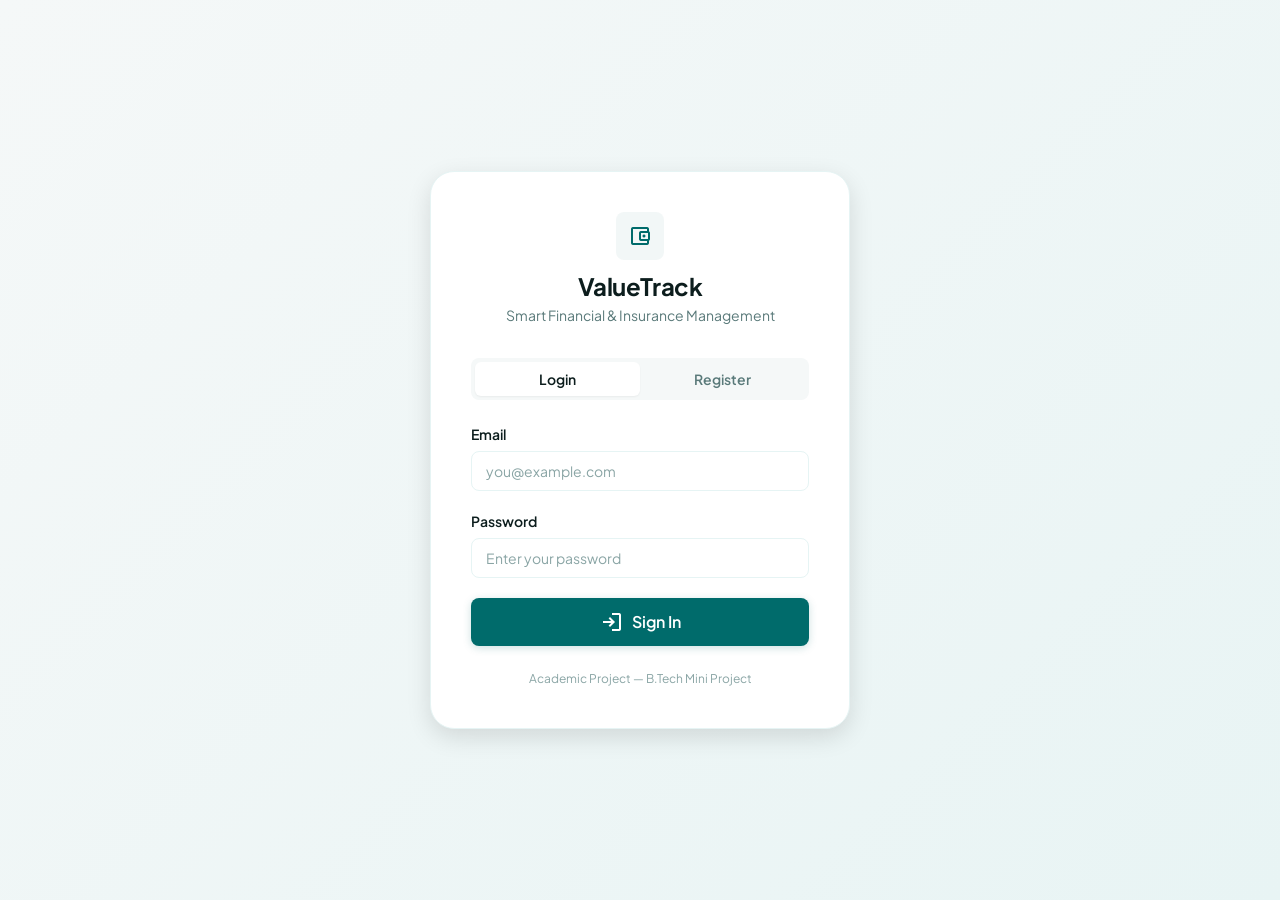
==== frontend/index.html @ 3058aa9e "add login page" ====
<!DOCTYPE html>
<html lang="en">
<head>
    <meta charset="UTF-8">
    <meta name="viewport" content="width=device-width, initial-scale=1.0">
    <title>ValueTrack — Login</title>
    <meta name="description" content="ValueTrack Smart Financial & Insurance Management System. Login or register to manage your finances.">
    <link rel="stylesheet" href="css/styles.css">
</head>
<body>
    <div class="auth-container">
        <div class="auth-card">
            <!-- Brand -->
            <div class="auth-brand">
                <div class="brand-icon">
                    <span class="material-symbols-outlined">account_balance_wallet</span>
                </div>
                <h1>ValueTrack</h1>
                <p>Smart Financial & Insurance Management</p>
            </div>

            <!-- Tabs -->
            <div class="auth-tabs">
                <button class="auth-tab active" data-target="loginSection">Login</button>
                <button class="auth-tab" data-target="registerSection">Register</button>
            </div>

            <!-- Login Form -->
            <div id="loginSection" class="auth-form active">
                <div id="loginAlert"></div>
                <form id="loginForm">
                    <div class="form-group">
                        <label class="form-label" for="loginEmail">Email</label>
                        <input class="form-input" type="email" id="loginEmail"
                               placeholder="you@example.com" required>
                    </div>
                    <div class="form-group">
                        <label class="form-label" for="loginPassword">Password</label>
                        <input class="form-input" type="password" id="loginPassword"
                               placeholder="Enter your password" required>
                    </div>
                    <button type="submit" class="btn btn-primary btn-full btn-lg">
                        <span class="material-symbols-outlined">login</span>
                        Sign In
                    </button>
                </form>
            </div>

            <!-- Register Form -->
            <div id="registerSection" class="auth-form">
                <div id="registerAlert"></div>
                <form id="registerForm">
                    <div class="form-group">
                        <label class="form-label" for="registerName">Full Name</label>
                        <input class="form-input" type="text" id="registerName"
                               placeholder="Alice Johnson" required>
                    </div>
                    <div class="form-group">
                        <label class="form-label" for="registerEmail">Email</label>
                        <input class="form-input" type="email" id="registerEmail"
                               placeholder="you@example.com" required>
                    </div>
                    <div class="form-group">
                        <label class="form-label" for="registerPassword">Password</label>
                        <input class="form-input" type="password" id="registerPassword"
                               placeholder="Min 6 characters" required minlength="6">
                    </div>
                    <div class="form-group">
                        <label class="form-label" for="registerConfirm">Confirm Password</label>
                        <input class="form-input" type="password" id="registerConfirm"
                               placeholder="Re-enter password" required>
                    </div>
                    <button type="submit" class="btn btn-primary btn-full btn-lg">
                        <span class="material-symbols-outlined">person_add</span>
                        Create Account
                    </button>
                </form>
            </div>

            <p style="text-align:center; margin-top:1.5rem; font-size:0.75rem; color:var(--color-text-muted);">
                Academic Project — B.Tech Mini Project
            </p>
        </div>
    </div>

    <script src="js/api.js"></script>
    <script src="js/auth.js"></script>
</body>
</html>
---- frontend/css/styles.css ----
/* ============================================================
   ValueTrack — Design System & Styles
   Banking theme with teal accents, Plus Jakarta Sans
   Pure Vanilla CSS — No frameworks
   ============================================================ */

/* ---- Google Fonts ---- */
@import url('https://fonts.googleapis.com/css2?family=Plus+Jakarta+Sans:wght@400;500;600;700&display=swap');
@import url('https://fonts.googleapis.com/css2?family=Material+Symbols+Outlined:wght,FILL@100..700,0..1&display=swap');

/* ---- CSS Custom Properties (Design Tokens) ---- */
:root {
    --color-primary: #006b6b;
    --color-primary-light: #45a1a1;
    --color-primary-dark: #004d4d;
    --color-primary-bg: rgba(0, 107, 107, 0.05);
    --color-primary-bg-hover: rgba(0, 107, 107, 0.10);
    --color-primary-shadow: rgba(0, 107, 107, 0.20);

    --color-bg: #f5f8f8;
    --color-surface: #ffffff;
    --color-surface-hover: #f9fcfc;
    --color-text-main: #0c1d1d;
    --color-text-secondary: #5a7a7a;
    --color-text-muted: #8aa5a5;
    --color-border: #e6f4f4;
    --color-border-hover: rgba(0, 107, 107, 0.20);

    --color-success: #078832;
    --color-success-bg: rgba(7, 136, 50, 0.10);
    --color-danger: #e73108;
    --color-danger-bg: rgba(231, 49, 8, 0.10);
    --color-warning: #d4a017;
    --color-warning-bg: rgba(212, 160, 23, 0.10);

    --font-family: 'Plus Jakarta Sans', -apple-system, BlinkMacSystemFont, sans-serif;
    --radius-sm: 0.375rem;
    --radius-md: 0.5rem;
    --radius-lg: 1rem;
    --radius-xl: 1.5rem;
    --radius-full: 9999px;

    --shadow-subtle: 0 1px 2px rgba(0, 0, 0, 0.05);
    --shadow-card: 0 4px 6px -1px rgba(0, 0, 0, 0.02), 0 2px 4px -1px rgba(0, 0, 0, 0.02);
    --shadow-md: 0 4px 12px rgba(0, 0, 0, 0.08);
    --shadow-lg: 0 8px 24px rgba(0, 0, 0, 0.12);

    --transition: 150ms ease;
}

/* ---- Reset & Base ---- */
*, *::before, *::after {
    box-sizing: border-box;
    margin: 0;
    padding: 0;
}

html {
    font-size: 16px;
    -webkit-font-smoothing: antialiased;
    -moz-osx-font-smoothing: grayscale;
}

body {
    font-family: var(--font-family);
    background: var(--color-bg);
    color: var(--color-text-main);
    min-height: 100vh;
    display: flex;
    flex-direction: column;
    line-height: 1.5;
}

a {
    color: var(--color-primary);
    text-decoration: none;
    transition: color var(--transition);
}

a:hover {
    color: var(--color-primary-dark);
}

img { max-width: 100%; }

/* ---- Typography ---- */
h1, h2, h3, h4 {
    font-weight: 700;
    letter-spacing: -0.02em;
    color: var(--color-text-main);
}

h1 { font-size: 1.875rem; line-height: 1.2; }
h2 { font-size: 1.25rem; line-height: 1.3; }
h3 { font-size: 1.125rem; line-height: 1.4; }
h4 { font-size: 1rem; }

.text-secondary { color: var(--color-text-secondary); }
.text-muted { color: var(--color-text-muted); }
.text-success { color: var(--color-success); }
.text-danger { color: var(--color-danger); }
.text-sm { font-size: 0.875rem; }
.text-xs { font-size: 0.75rem; }
.text-right { text-align: right; }
.text-center { text-align: center; }
.font-semibold { font-weight: 600; }
.font-bold { font-weight: 700; }
.font-medium { font-weight: 500; }

/* ---- Layout ---- */
.layout-container {
    width: 100%;
    max-width: 1280px;
    margin: 0 auto;
    padding: 0 1.5rem;
}

.page-content {
    flex: 1;
    padding: 2rem 0;
}

/* Flexbox Utilities */
.flex { display: flex; }
.flex-col { flex-direction: column; }
.items-center { align-items: center; }
.justify-between { justify-content: space-between; }
.gap-2 { gap: 0.5rem; }
.gap-3 { gap: 0.75rem; }
.gap-4 { gap: 1rem; }
.gap-6 { gap: 1.5rem; }
.gap-8 { gap: 2rem; }
.flex-1 { flex: 1; }
.flex-wrap { flex-wrap: wrap; }

/* Grid */
.grid { display: grid; }
.grid-cols-1 { grid-template-columns: 1fr; }
.grid-cols-2 { grid-template-columns: repeat(2, 1fr); }
.grid-cols-3 { grid-template-columns: repeat(3, 1fr); }
.grid-cols-4 { grid-template-columns: repeat(4, 1fr); }

@media (max-width: 1024px) {
    .lg\:grid-cols-4 { grid-template-columns: repeat(2, 1fr); }
    .lg\:grid-cols-3 { grid-template-columns: repeat(2, 1fr); }
}
@media (max-width: 768px) {
    .lg\:grid-cols-4,
    .lg\:grid-cols-3,
    .grid-cols-2 { grid-template-columns: 1fr; }
    h1 { font-size: 1.5rem; }
}

/* Spacing */
.mb-1 { margin-bottom: 0.25rem; }
.mb-2 { margin-bottom: 0.5rem; }
.mb-4 { margin-bottom: 1rem; }
.mb-6 { margin-bottom: 1.5rem; }
.mb-8 { margin-bottom: 2rem; }
.mb-10 { margin-bottom: 2.5rem; }
.mt-1 { margin-top: 0.25rem; }
.mt-2 { margin-top: 0.5rem; }
.mt-4 { margin-top: 1rem; }
.p-4 { padding: 1rem; }
.p-6 { padding: 1.5rem; }
.px-4 { padding-left: 1rem; padding-right: 1rem; }
.px-6 { padding-left: 1.5rem; padding-right: 1.5rem; }
.py-2 { padding-top: 0.5rem; padding-bottom: 0.5rem; }
.py-4 { padding-top: 1rem; padding-bottom: 1rem; }
.w-full { width: 100%; }

/* ---- Header / Navbar ---- */
.header {
    position: sticky;
    top: 0;
    z-index: 50;
    background: rgba(255, 255, 255, 0.85);
    backdrop-filter: blur(12px);
    -webkit-backdrop-filter: blur(12px);
    border-bottom: 1px solid var(--color-border);
}

.header-inner {
    max-width: 1280px;
    margin: 0 auto;
    padding: 1rem 1.5rem;
    display: flex;
    align-items: center;
    justify-content: space-between;
}

.brand {
    display: flex;
    align-items: center;
    gap: 0.75rem;
}

.brand-icon {
    width: 2rem;
    height: 2rem;
    display: flex;
    align-items: center;
    justify-content: center;
    background: var(--color-primary-bg);
    border-radius: var(--radius-md);
    color: var(--color-primary);
}

.brand-name {
    font-size: 1.25rem;
    font-weight: 700;
    color: var(--color-text-main);
    letter-spacing: -0.025em;
}

.nav-links {
    display: flex;
    align-items: center;
    gap: 2rem;
    list-style: none;
}

.nav-links a {
    font-size: 0.875rem;
    font-weight: 500;
    color: var(--color-text-secondary);
    transition: color var(--transition);
    position: relative;
    padding-bottom: 4px;
}

.nav-links a:hover,
.nav-links a.active {
    color: var(--color-text-main);
    font-weight: 600;
}

.nav-links a.active::after {
    content: '';
    position: absolute;
    bottom: -4px;
    left: 0;
    right: 0;
    height: 2px;
    background: var(--color-primary);
    border-radius: 1px;
}

.header-actions {
    display: flex;
    align-items: center;
    gap: 0.75rem;
}

.user-badge {
    display: flex;
    align-items: center;
    gap: 0.5rem;
    padding: 0.375rem 0.75rem;
    background: var(--color-primary-bg);
    border-radius: var(--radius-full);
    font-size: 0.75rem;
    font-weight: 600;
    color: var(--color-primary);
    cursor: pointer;
    transition: background var(--transition);
}

.user-badge:hover {
    background: var(--color-primary-bg-hover);
}

@media (max-width: 768px) {
    .nav-links { display: none; }
    .mobile-menu-btn { display: flex; }
}

/* ---- Card Component ---- */
.card {
    background: var(--color-surface);
    border: 1px solid var(--color-border);
    border-radius: var(--radius-xl);
    padding: 1.5rem;
    box-shadow: var(--shadow-subtle);
    transition: border-color var(--transition), box-shadow var(--transition);
}

.card:hover {
    border-color: var(--color-border-hover);
    box-shadow: var(--shadow-card);
}

.card-flat {
    background: var(--color-surface);
    border: 1px solid var(--color-border);
    border-radius: var(--radius-xl);
    box-shadow: var(--shadow-card);
    overflow: hidden;
}

/* ---- Stat Cards ---- */
.stat-card {
    position: relative;
}

.stat-icon {
    width: 2.5rem;
    height: 2.5rem;
    border-radius: var(--radius-full);
    background: var(--color-primary-bg);
    display: flex;
    align-items: center;
    justify-content: center;
    color: var(--color-primary);
    transition: all var(--transition);
}

.stat-card:hover .stat-icon {
    background: var(--color-primary);
    color: white;
}

.stat-badge {
    display: inline-flex;
    align-items: center;
    gap: 0.25rem;
    padding: 0.25rem 0.5rem;
    border-radius: var(--radius-full);
    font-size: 0.75rem;
    font-weight: 700;
}

.stat-badge.up {
    background: var(--color-success-bg);
    color: var(--color-success);
}

.stat-badge.down {
    background: var(--color-danger-bg);
    color: var(--color-danger);
}

.stat-badge.neutral {
    background: var(--color-primary-bg);
    color: var(--color-primary);
}

.stat-label {
    font-size: 0.875rem;
    font-weight: 500;
    color: var(--color-text-secondary);
    margin-bottom: 0.25rem;
}

.stat-value {
    font-size: 1.5rem;
    font-weight: 700;
    color: var(--color-text-main);
}

.stat-sub {
    font-size: 0.75rem;
    color: var(--color-text-muted);
    margin-top: 0.5rem;
}

/* ---- Buttons ---- */
.btn {
    display: inline-flex;
    align-items: center;
    gap: 0.5rem;
    padding: 0.625rem 1rem;
    border-radius: var(--radius-md);
    font-family: var(--font-family);
    font-size: 0.875rem;
    font-weight: 600;
    cursor: pointer;
    transition: all var(--transition);
    border: none;
    outline: none;
    line-height: 1.4;
}

.btn:disabled {
    opacity: 0.5;
    cursor: not-allowed;
}

.btn-primary {
    background: var(--color-primary);
    color: white;
    box-shadow: 0 2px 8px var(--color-primary-shadow);
}

.btn-primary:hover:not(:disabled) {
    background: var(--color-primary-dark);
    transform: translateY(-1px);
    box-shadow: 0 4px 12px var(--color-primary-shadow);
}

.btn-secondary {
    background: var(--color-surface);
    color: var(--color-text-main);
    border: 1px solid var(--color-border);
    box-shadow: var(--shadow-subtle);
}

.btn-secondary:hover:not(:disabled) {
    background: var(--color-bg);
}

.btn-danger {
    background: var(--color-danger);
    color: white;
}

.btn-danger:hover:not(:disabled) {
    background: #c92a06;
}

.btn-sm {
    padding: 0.375rem 0.75rem;
    font-size: 0.8125rem;
}

.btn-lg {
    padding: 0.75rem 1.5rem;
    font-size: 1rem;
}

.btn-full {
    width: 100%;
    justify-content: center;
}

/* ---- Forms ---- */
.form-group {
    margin-bottom: 1.25rem;
}

.form-label {
    display: block;
    font-size: 0.875rem;
    font-weight: 600;
    color: var(--color-text-main);
    margin-bottom: 0.375rem;
}

.form-input,
.form-select,
.form-textarea {
    width: 100%;
    padding: 0.625rem 0.875rem;
    border: 1px solid var(--color-border);
    border-radius: var(--radius-md);
    font-family: var(--font-family);
    font-size: 0.875rem;
    color: var(--color-text-main);
    background: var(--color-surface);
    transition: border-color var(--transition), box-shadow var(--transition);
    outline: none;
}

.form-input:focus,
.form-select:focus,
.form-textarea:focus {
    border-color: var(--color-primary);
    box-shadow: 0 0 0 3px rgba(0, 107, 107, 0.10);
}

.form-input::placeholder {
    color: var(--color-text-muted);
}

.form-textarea {
    resize: vertical;
    min-height: 80px;
}

.form-help {
    font-size: 0.75rem;
    color: var(--color-text-muted);
    margin-top: 0.25rem;
}

.form-error {
    font-size: 0.75rem;
    color: var(--color-danger);
    margin-top: 0.25rem;
}

.form-row {
    display: grid;
    grid-template-columns: 1fr 1fr;
    gap: 1rem;
}

@media (max-width: 640px) {
    .form-row { grid-template-columns: 1fr; }
}

/* ---- Table ---- */
.table-wrap {
    overflow-x: auto;
}

table {
    width: 100%;
    border-collapse: collapse;
    text-align: left;
}

thead tr {
    border-bottom: 1px solid var(--color-border);
    background: rgba(245, 248, 248, 0.5);
}

th {
    padding: 0.75rem 1.5rem;
    font-size: 0.75rem;
    font-weight: 700;
    color: var(--color-text-secondary);
    text-transform: uppercase;
    letter-spacing: 0.05em;
    white-space: nowrap;
}

td {
    padding: 0.875rem 1.5rem;
    font-size: 0.875rem;
    color: var(--color-text-main);
    border-bottom: 1px solid var(--color-border);
}

tbody tr {
    transition: background var(--transition);
}

tbody tr:hover {
    background: rgba(245, 248, 248, 0.5);
}

tbody tr:last-child td {
    border-bottom: none;
}

/* Category icon in table */
.category-icon {
    width: 2rem;
    height: 2rem;
    border-radius: var(--radius-full);
    display: inline-flex;
    align-items: center;
    justify-content: center;
    font-size: 1rem;
    flex-shrink: 0;
}

.category-icon.food { background: #fff3e0; color: #e65100; }
.category-icon.transport { background: #e3f2fd; color: #1565c0; }
.category-icon.rent { background: #fce4ec; color: #c62828; }
.category-icon.education { background: #f3e5f5; color: #6a1b9a; }
.category-icon.healthcare { background: #e8f5e9; color: #2e7d32; }
.category-icon.shopping { background: #e0f7fa; color: #00838f; }
.category-icon.bill { background: #fff8e1; color: #f57f17; }
.category-icon.default { background: #f5f5f5; color: #616161; }

/* ---- Badge / Tag ---- */
.badge {
    display: inline-flex;
    align-items: center;
    padding: 0.175rem 0.625rem;
    border-radius: var(--radius-full);
    font-size: 0.75rem;
    font-weight: 600;
}

.badge-success { background: var(--color-success-bg); color: var(--color-success); }
.badge-danger { background: var(--color-danger-bg); color: var(--color-danger); }
.badge-primary { background: var(--color-primary-bg); color: var(--color-primary); }
.badge-warning { background: var(--color-warning-bg); color: var(--color-warning); }

/* ---- Alert / Message ---- */
.alert {
    padding: 0.875rem 1rem;
    border-radius: var(--radius-md);
    font-size: 0.8125rem;
    font-weight: 500;
    display: flex;
    align-items: center;
    gap: 0.5rem;
    margin-bottom: 1rem;
}

.alert-success {
    background: var(--color-success-bg);
    color: var(--color-success);
    border: 1px solid rgba(7, 136, 50, 0.15);
}

.alert-danger {
    background: var(--color-danger-bg);
    color: var(--color-danger);
    border: 1px solid rgba(231, 49, 8, 0.15);
}

.alert-info {
    background: var(--color-primary-bg);
    color: var(--color-primary);
    border: 1px solid rgba(0, 107, 107, 0.15);
}

/* ---- Page Header ---- */
.page-header {
    display: flex;
    flex-wrap: wrap;
    align-items: center;
    justify-content: space-between;
    gap: 1rem;
    margin-bottom: 2.5rem;
}

.page-header h1 {
    margin: 0;
}

.page-header p {
    color: var(--color-text-secondary);
    font-size: 0.875rem;
    margin-top: 0.25rem;
}

/* ---- Auth Page (Login/Register) ---- */
.auth-container {
    display: flex;
    align-items: center;
    justify-content: center;
    min-height: 100vh;
    padding: 2rem;
    background: linear-gradient(135deg, var(--color-bg) 0%, #e8f4f4 100%);
}

.auth-card {
    background: var(--color-surface);
    border-radius: var(--radius-xl);
    padding: 2.5rem;
    width: 100%;
    max-width: 420px;
    box-shadow: var(--shadow-lg);
    border: 1px solid var(--color-border);
}

.auth-brand {
    text-align: center;
    margin-bottom: 2rem;
}

.auth-brand .brand-icon {
    width: 3rem;
    height: 3rem;
    margin: 0 auto 0.75rem;
    font-size: 1.5rem;
}

.auth-brand h1 {
    font-size: 1.5rem;
}

.auth-brand p {
    color: var(--color-text-secondary);
    font-size: 0.875rem;
    margin-top: 0.25rem;
}

.auth-tabs {
    display: flex;
    background: var(--color-bg);
    border-radius: var(--radius-md);
    padding: 0.25rem;
    margin-bottom: 1.5rem;
}

.auth-tab {
    flex: 1;
    text-align: center;
    padding: 0.5rem;
    font-size: 0.875rem;
    font-weight: 600;
    color: var(--color-text-secondary);
    border-radius: var(--radius-sm);
    cursor: pointer;
    transition: all var(--transition);
    border: none;
    background: transparent;
    font-family: var(--font-family);
}

.auth-tab.active {
    background: var(--color-surface);
    color: var(--color-text-main);
    box-shadow: var(--shadow-subtle);
}

.auth-form {
    display: none;
}

.auth-form.active {
    display: block;
}

/* ---- Upload Widget ---- */
.upload-zone {
    border: 2px dashed var(--color-border);
    border-radius: var(--radius-lg);
    padding: 2rem;
    text-align: center;
    cursor: pointer;
    transition: all var(--transition);
    background: var(--color-bg);
}

.upload-zone:hover,
.upload-zone.dragover {
    border-color: var(--color-primary);
    background: var(--color-primary-bg);
}

.upload-zone .material-symbols-outlined {
    font-size: 2.5rem;
    color: var(--color-text-muted);
    margin-bottom: 0.5rem;
}

.upload-zone p {
    font-size: 0.875rem;
    color: var(--color-text-secondary);
}

.upload-zone .upload-hint {
    font-size: 0.75rem;
    color: var(--color-text-muted);
    margin-top: 0.25rem;
}

/* ---- Score Bar ---- */
.score-bar-container {
    width: 100%;
    height: 8px;
    background: var(--color-bg);
    border-radius: var(--radius-full);
    overflow: hidden;
}

.score-bar {
    height: 100%;
    background: linear-gradient(90deg, var(--color-primary), var(--color-primary-light));
    border-radius: var(--radius-full);
    transition: width 0.5s ease-out;
}

/* ---- Rank Card ---- */
.rank-card {
    display: flex;
    align-items: center;
    gap: 1rem;
    padding: 1rem 1.25rem;
    border: 1px solid var(--color-border);
    border-radius: var(--radius-lg);
    transition: all var(--transition);
    background: var(--color-surface);
}

.rank-card:hover {
    border-color: var(--color-border-hover);
    box-shadow: var(--shadow-card);
    transform: translateY(-2px);
}

.rank-number {
    width: 2rem;
    height: 2rem;
    border-radius: var(--radius-full);
    background: var(--color-primary);
    color: white;
    display: flex;
    align-items: center;
    justify-content: center;
    font-weight: 700;
    font-size: 0.875rem;
    flex-shrink: 0;
}

.rank-number.gold { background: #d4a017; }
.rank-number.silver { background: #8a8a8a; }
.rank-number.bronze { background: #a0522d; }

.rank-info { flex: 1; }
.rank-info h4 { font-size: 0.9375rem; margin-bottom: 0.125rem; }
.rank-info p { font-size: 0.8125rem; color: var(--color-text-secondary); }

.rank-details {
    text-align: right;
}

.rank-details .score {
    font-size: 1.125rem;
    font-weight: 700;
    color: var(--color-primary);
}

.rank-details .premium {
    font-size: 0.75rem;
    color: var(--color-text-muted);
}

/* ---- Donut Chart (CSS only) ---- */
.chart-donut {
    width: 12rem;
    height: 12rem;
    border-radius: 50%;
    position: relative;
    display: flex;
    align-items: center;
    justify-content: center;
    margin: 0 auto;
}

.chart-donut-center {
    width: 8rem;
    height: 8rem;
    background: var(--color-surface);
    border-radius: 50%;
    display: flex;
    flex-direction: column;
    align-items: center;
    justify-content: center;
    position: absolute;
}

.chart-legend {
    display: flex;
    flex-direction: column;
    gap: 0.75rem;
    margin-top: 1.5rem;
}

.chart-legend-item {
    display: flex;
    align-items: center;
    justify-content: space-between;
}

.chart-legend-dot {
    width: 0.75rem;
    height: 0.75rem;
    border-radius: 50%;
    flex-shrink: 0;
}

/* ---- Pagination ---- */
.pagination {
    display: flex;
    align-items: center;
    justify-content: center;
    gap: 0.5rem;
    margin-top: 1.5rem;
}

.pagination button {
    padding: 0.375rem 0.75rem;
    border: 1px solid var(--color-border);
    border-radius: var(--radius-md);
    background: var(--color-surface);
    color: var(--color-text-secondary);
    font-family: var(--font-family);
    font-size: 0.8125rem;
    font-weight: 500;
    cursor: pointer;
    transition: all var(--transition);
}

.pagination button:hover:not(:disabled),
.pagination button.active {
    background: var(--color-primary);
    color: white;
    border-color: var(--color-primary);
}

.pagination button:disabled {
    opacity: 0.4;
    cursor: not-allowed;
}

/* ---- Promo / CTA Card ---- */
.promo-card {
    background: var(--color-primary);
    border-radius: var(--radius-xl);
    padding: 1.5rem;
    color: white;
    position: relative;
    overflow: hidden;
}

.promo-card::before {
    content: '';
    position: absolute;
    top: -2rem;
    right: -2rem;
    width: 8rem;
    height: 8rem;
    background: rgba(255, 255, 255, 0.10);
    border-radius: 50%;
    filter: blur(20px);
}

.promo-card::after {
    content: '';
    position: absolute;
    bottom: -1.5rem;
    left: -1.5rem;
    width: 6rem;
    height: 6rem;
    background: rgba(69, 161, 161, 0.20);
    border-radius: 50%;
    filter: blur(16px);
}

.promo-card > * { position: relative; z-index: 1; }
.promo-card h3 { font-size: 1.125rem; margin-bottom: 0.5rem; }
.promo-card p { font-size: 0.8125rem; color: rgba(255,255,255,0.80); line-height: 1.5; margin-bottom: 1rem; }

.promo-btn {
    display: block;
    width: 100%;
    padding: 0.625rem;
    background: white;
    color: var(--color-primary);
    border: none;
    border-radius: var(--radius-md);
    font-family: var(--font-family);
    font-size: 0.875rem;
    font-weight: 700;
    cursor: pointer;
    transition: background var(--transition);
    text-align: center;
}

.promo-btn:hover { background: #f0f0f0; }

/* ---- Loading Spinner ---- */
.spinner {
    display: inline-block;
    width: 1.25rem;
    height: 1.25rem;
    border: 2px solid var(--color-border);
    border-top-color: var(--color-primary);
    border-radius: 50%;
    animation: spin 0.6s linear infinite;
}

@keyframes spin {
    to { transform: rotate(360deg); }
}

/* ---- Empty State ---- */
.empty-state {
    text-align: center;
    padding: 3rem 1rem;
    color: var(--color-text-muted);
}

.empty-state .material-symbols-outlined {
    font-size: 3rem;
    margin-bottom: 0.75rem;
}

.empty-state h3 {
    color: var(--color-text-secondary);
    margin-bottom: 0.375rem;
}

.empty-state p {
    font-size: 0.875rem;
}

/* ---- Import Summary ---- */
.import-summary {
    display: grid;
    grid-template-columns: repeat(auto-fit, minmax(140px, 1fr));
    gap: 1rem;
    margin: 1rem 0;
}

.import-stat {
    text-align: center;
    padding: 1rem;
    border-radius: var(--radius-lg);
}

.import-stat.inserted {
    background: var(--color-success-bg);
}

.import-stat.skipped {
    background: var(--color-warning-bg);
}

.import-stat .count {
    font-size: 1.5rem;
    font-weight: 700;
}

.import-stat .label {
    font-size: 0.75rem;
    font-weight: 500;
    color: var(--color-text-secondary);
}

/* ---- Responsive / Mobile ---- */
@media (max-width: 480px) {
    .header-inner { padding: 0.75rem 1rem; }
    .page-content { padding: 1rem 0; }
    .layout-container { padding: 0 1rem; }
    .card { padding: 1rem; }
    .auth-card { padding: 1.5rem; margin: 1rem; }
}

/* ---- Hidden utility ---- */
.hidden { display: none !important; }
.sr-only {
    position: absolute;
    width: 1px;
    height: 1px;
    overflow: hidden;
    clip: rect(0,0,0,0);
}
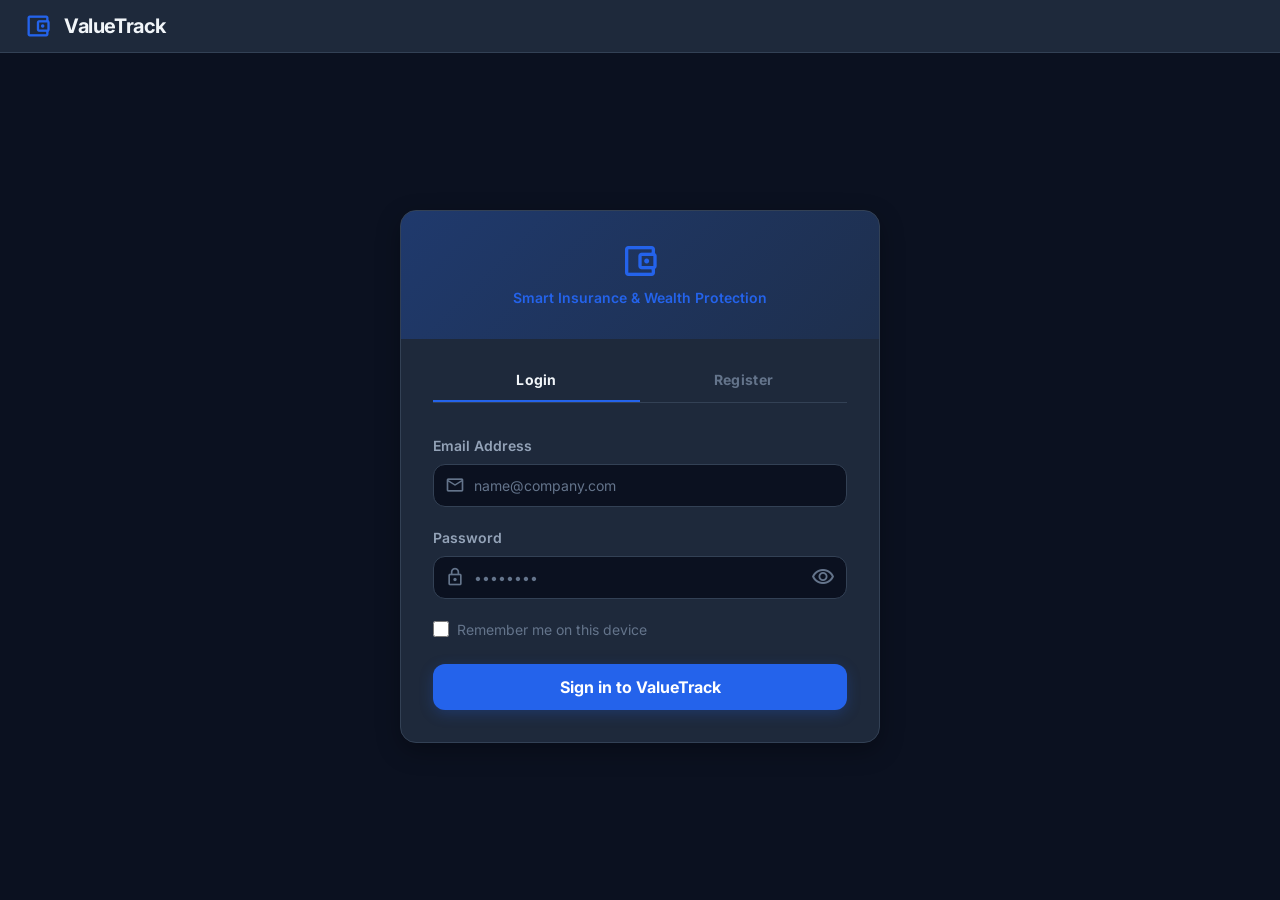
==== commit d7aec79e: "new dark ui theme" ====
--- a/frontend/index.html
+++ b/frontend/index.html
@@ -8,79 +8,126 @@
     <link rel="stylesheet" href="css/styles.css">
 </head>
 <body>
-    <div class="auth-container">
-        <div class="auth-card">
-            <!-- Brand -->
-            <div class="auth-brand">
-                <div class="brand-icon">
-                    <span class="material-symbols-outlined">account_balance_wallet</span>
-                </div>
-                <h1>ValueTrack</h1>
-                <p>Smart Financial & Insurance Management</p>
+    <div class="auth-page">
+        <!-- Top Navigation -->
+        <header class="auth-header">
+            <div class="brand-group">
+                <span class="material-symbols-outlined brand-icon" style="font-size:1.75rem">account_balance_wallet</span>
+                <h2 class="brand-title">ValueTrack</h2>
             </div>
 
-            <!-- Tabs -->
-            <div class="auth-tabs">
-                <button class="auth-tab active" data-target="loginSection">Login</button>
-                <button class="auth-tab" data-target="registerSection">Register</button>
+        </header>
+
+        <!-- Main Content -->
+        <main class="auth-main">
+            <div style="width:100%; max-width:480px;">
+                <!-- Login/Registration Card -->
+                <div class="auth-card">
+                    <!-- Hero Banner -->
+                    <div class="auth-hero">
+                        <div class="auth-hero-content">
+                            <span class="material-symbols-outlined">account_balance_wallet</span>
+                            <p>Smart Insurance & Wealth Protection</p>
+                        </div>
+                    </div>
+
+                    <div class="auth-body">
+                        <!-- Tab Switcher -->
+                        <div class="auth-tabs">
+                            <button class="auth-tab active" data-target="loginSection">Login</button>
+                            <button class="auth-tab" data-target="registerSection">Register</button>
+                        </div>
+
+                        <!-- Login Form -->
+                        <div id="loginSection" class="auth-form active">
+                            <div id="loginAlert"></div>
+                            <form id="loginForm" style="display:flex; flex-direction:column; gap:1.25rem;">
+                                <!-- Email -->
+                                <div>
+                                    <label class="form-label" for="loginEmail" style="text-transform:none; letter-spacing:normal; font-size:0.875rem; color:var(--color-text-secondary);">Email Address</label>
+                                    <div class="input-icon-wrap">
+                                        <span class="material-symbols-outlined icon-prefix">mail</span>
+                                        <input class="form-input" type="email" id="loginEmail"
+                                               placeholder="name@company.com" required>
+                                    </div>
+                                </div>
+                                <!-- Password -->
+                                <div>
+                                    <label class="form-label" for="loginPassword" style="text-transform:none; letter-spacing:normal; font-size:0.875rem; color:var(--color-text-secondary);">Password</label>
+                                    <div class="input-icon-wrap">
+                                        <span class="material-symbols-outlined icon-prefix">lock</span>
+                                        <input class="form-input" type="password" id="loginPassword"
+                                               placeholder="••••••••" required style="padding-right:2.5rem;">
+                                        <span class="material-symbols-outlined icon-suffix">visibility</span>
+                                    </div>
+                                </div>
+                                <!-- Remember me -->
+                                <div class="checkbox-row">
+                                    <input type="checkbox" id="rememberMe">
+                                    <label for="rememberMe">Remember me on this device</label>
+                                </div>
+                                <!-- Submit -->
+                                <button type="submit" class="btn btn-primary btn-full btn-lg" style="margin-top:0.25rem;">
+                                    Sign in to ValueTrack
+                                </button>
+                            </form>
+                        </div>
+
+                        <!-- Register Form -->
+                        <div id="registerSection" class="auth-form">
+                            <div id="registerAlert"></div>
+                            <form id="registerForm" style="display:flex; flex-direction:column; gap:1.25rem;">
+                                <!-- Name -->
+                                <div>
+                                    <label class="form-label" for="registerName" style="text-transform:none; letter-spacing:normal; font-size:0.875rem; color:var(--color-text-secondary);">Full Name</label>
+                                    <div class="input-icon-wrap">
+                                        <span class="material-symbols-outlined icon-prefix">person</span>
+                                        <input class="form-input" type="text" id="registerName"
+                                               placeholder="Alice Johnson" required>
+                                    </div>
+                                </div>
+                                <!-- Email -->
+                                <div>
+                                    <label class="form-label" for="registerEmail" style="text-transform:none; letter-spacing:normal; font-size:0.875rem; color:var(--color-text-secondary);">Email Address</label>
+                                    <div class="input-icon-wrap">
+                                        <span class="material-symbols-outlined icon-prefix">mail</span>
+                                        <input class="form-input" type="email" id="registerEmail"
+                                               placeholder="name@company.com" required>
+                                    </div>
+                                </div>
+                                <!-- Password -->
+                                <div>
+                                    <label class="form-label" for="registerPassword" style="text-transform:none; letter-spacing:normal; font-size:0.875rem; color:var(--color-text-secondary);">Password</label>
+                                    <div class="input-icon-wrap" style="margin-bottom:0.25rem;">
+                                        <span class="material-symbols-outlined icon-prefix">lock</span>
+                                        <input class="form-input" type="password" id="registerPassword"
+                                               placeholder="Min 6 characters" required minlength="6">
+                                    </div>
+                                    <p style="font-size:0.75rem; color:var(--color-text-muted); margin:0;">Must be at least 6 characters long.</p>
+                                </div>
+                                <!-- Confirm -->
+                                <div>
+                                    <label class="form-label" for="registerConfirm" style="text-transform:none; letter-spacing:normal; font-size:0.875rem; color:var(--color-text-secondary);">Confirm Password</label>
+                                    <div class="input-icon-wrap">
+                                        <span class="material-symbols-outlined icon-prefix">lock</span>
+                                        <input class="form-input" type="password" id="registerConfirm"
+                                               placeholder="Re-enter password" required>
+                                    </div>
+                                </div>
+                                <!-- Submit -->
+                                <button type="submit" class="btn btn-primary btn-full btn-lg">
+                                    Create Account
+                                </button>
+                            </form>
+                        </div>
+
+
+                    </div>
+                </div>
             </div>
+        </main>
 
-            <!-- Login Form -->
-            <div id="loginSection" class="auth-form active">
-                <div id="loginAlert"></div>
-                <form id="loginForm">
-                    <div class="form-group">
-                        <label class="form-label" for="loginEmail">Email</label>
-                        <input class="form-input" type="email" id="loginEmail"
-                               placeholder="you@example.com" required>
-                    </div>
-                    <div class="form-group">
-                        <label class="form-label" for="loginPassword">Password</label>
-                        <input class="form-input" type="password" id="loginPassword"
-                               placeholder="Enter your password" required>
-                    </div>
-                    <button type="submit" class="btn btn-primary btn-full btn-lg">
-                        <span class="material-symbols-outlined">login</span>
-                        Sign In
-                    </button>
-                </form>
-            </div>
 
-            <!-- Register Form -->
-            <div id="registerSection" class="auth-form">
-                <div id="registerAlert"></div>
-                <form id="registerForm">
-                    <div class="form-group">
-                        <label class="form-label" for="registerName">Full Name</label>
-                        <input class="form-input" type="text" id="registerName"
-                               placeholder="Alice Johnson" required>
-                    </div>
-                    <div class="form-group">
-                        <label class="form-label" for="registerEmail">Email</label>
-                        <input class="form-input" type="email" id="registerEmail"
-                               placeholder="you@example.com" required>
-                    </div>
-                    <div class="form-group">
-                        <label class="form-label" for="registerPassword">Password</label>
-                        <input class="form-input" type="password" id="registerPassword"
-                               placeholder="Min 6 characters" required minlength="6">
-                    </div>
-                    <div class="form-group">
-                        <label class="form-label" for="registerConfirm">Confirm Password</label>
-                        <input class="form-input" type="password" id="registerConfirm"
-                               placeholder="Re-enter password" required>
-                    </div>
-                    <button type="submit" class="btn btn-primary btn-full btn-lg">
-                        <span class="material-symbols-outlined">person_add</span>
-                        Create Account
-                    </button>
-                </form>
-            </div>
-
-            <p style="text-align:center; margin-top:1.5rem; font-size:0.75rem; color:var(--color-text-muted);">
-                Academic Project — B.Tech Mini Project
-            </p>
-        </div>
     </div>
 
     <script src="js/api.js"></script>
--- a/frontend/css/styles.css
+++ b/frontend/css/styles.css
@@ -1,51 +1,75 @@
 /* ============================================================
    ValueTrack — Design System & Styles
-   Banking theme with teal accents, Plus Jakarta Sans
-   Pure Vanilla CSS — No frameworks
+   Premium dark sidebar layout with Inter font
+   Vanilla CSS — Inspired by Stitch designs
    ============================================================ */
 
 /* ---- Google Fonts ---- */
-@import url('https://fonts.googleapis.com/css2?family=Plus+Jakarta+Sans:wght@400;500;600;700&display=swap');
+@import url('https://fonts.googleapis.com/css2?family=Inter:wght@300;400;500;600;700;800;900&display=swap');
 @import url('https://fonts.googleapis.com/css2?family=Material+Symbols+Outlined:wght,FILL@100..700,0..1&display=swap');
 
 /* ---- CSS Custom Properties (Design Tokens) ---- */
 :root {
-    --color-primary: #006b6b;
-    --color-primary-light: #45a1a1;
-    --color-primary-dark: #004d4d;
-    --color-primary-bg: rgba(0, 107, 107, 0.05);
-    --color-primary-bg-hover: rgba(0, 107, 107, 0.10);
-    --color-primary-shadow: rgba(0, 107, 107, 0.20);
-
-    --color-bg: #f5f8f8;
-    --color-surface: #ffffff;
-    --color-surface-hover: #f9fcfc;
-    --color-text-main: #0c1d1d;
-    --color-text-secondary: #5a7a7a;
-    --color-text-muted: #8aa5a5;
-    --color-border: #e6f4f4;
-    --color-border-hover: rgba(0, 107, 107, 0.20);
-
-    --color-success: #078832;
-    --color-success-bg: rgba(7, 136, 50, 0.10);
-    --color-danger: #e73108;
-    --color-danger-bg: rgba(231, 49, 8, 0.10);
-    --color-warning: #d4a017;
-    --color-warning-bg: rgba(212, 160, 23, 0.10);
-
-    --font-family: 'Plus Jakarta Sans', -apple-system, BlinkMacSystemFont, sans-serif;
-    --radius-sm: 0.375rem;
+    --color-primary: #2463eb;
+    --color-primary-hover: #1d4ed8;
+    --color-primary-soft: rgba(36, 99, 235, 0.10);
+    --color-primary-soft-hover: rgba(36, 99, 235, 0.20);
+    --color-primary-shadow: rgba(36, 99, 235, 0.25);
+
+    --color-bg: #0B1120;
+    --color-surface: #1E293B;
+    --color-surface-hover: #334155;
+    --color-surface-alt: rgba(11, 17, 32, 0.30);
+
+    --color-text-main: #f1f5f9;
+    --color-text-secondary: #94a3b8;
+    --color-text-muted: #64748b;
+    --color-text-dim: #475569;
+
+    --color-border: #334155;
+    --color-border-subtle: rgba(51, 65, 85, 0.60);
+    --color-border-hover: #475569;
+
+    --color-success: #22c55e;
+    --color-success-soft: rgba(34, 197, 94, 0.10);
+    --color-danger: #ef4444;
+    --color-danger-soft: rgba(239, 68, 68, 0.10);
+    --color-warning: #f59e0b;
+    --color-warning-soft: rgba(245, 158, 11, 0.10);
+    --color-info: #3b82f6;
+    --color-info-soft: rgba(59, 130, 246, 0.10);
+
+    --color-emerald: #10b981;
+    --color-emerald-soft: rgba(16, 185, 129, 0.10);
+    --color-amber: #f59e0b;
+    --color-amber-soft: rgba(245, 158, 11, 0.10);
+    --color-indigo: #818cf8;
+    --color-indigo-soft: rgba(129, 140, 248, 0.10);
+    --color-rose: #f43f5e;
+    --color-rose-soft: rgba(244, 63, 94, 0.10);
+    --color-cyan: #06b6d4;
+    --color-cyan-soft: rgba(6, 182, 212, 0.10);
+    --color-orange: #f97316;
+    --color-orange-soft: rgba(249, 115, 22, 0.10);
+    --color-purple: #a855f7;
+    --color-purple-soft: rgba(168, 85, 247, 0.10);
+    --color-blue: #3b82f6;
+    --color-blue-soft: rgba(59, 130, 246, 0.10);
+
+    --font-family: 'Inter', -apple-system, BlinkMacSystemFont, sans-serif;
+    --radius-sm: 0.25rem;
     --radius-md: 0.5rem;
-    --radius-lg: 1rem;
-    --radius-xl: 1.5rem;
+    --radius-lg: 0.75rem;
+    --radius-xl: 1rem;
     --radius-full: 9999px;
 
-    --shadow-subtle: 0 1px 2px rgba(0, 0, 0, 0.05);
-    --shadow-card: 0 4px 6px -1px rgba(0, 0, 0, 0.02), 0 2px 4px -1px rgba(0, 0, 0, 0.02);
-    --shadow-md: 0 4px 12px rgba(0, 0, 0, 0.08);
-    --shadow-lg: 0 8px 24px rgba(0, 0, 0, 0.12);
-
-    --transition: 150ms ease;
+    --shadow-sm: 0 1px 2px rgba(0, 0, 0, 0.20);
+    --shadow-md: 0 4px 12px rgba(0, 0, 0, 0.25);
+    --shadow-lg: 0 8px 24px rgba(0, 0, 0, 0.30);
+    --shadow-primary: 0 4px 14px var(--color-primary-shadow);
+
+    --transition: 200ms ease;
+    --sidebar-width: 256px;
 }
 
 /* ---- Reset & Base ---- */
@@ -66,8 +90,6 @@
     background: var(--color-bg);
     color: var(--color-text-main);
     min-height: 100vh;
-    display: flex;
-    flex-direction: column;
     line-height: 1.5;
 }
 
@@ -76,12 +98,16 @@
     text-decoration: none;
     transition: color var(--transition);
 }
-
-a:hover {
-    color: var(--color-primary-dark);
-}
+a:hover { color: var(--color-primary-hover); }
 
 img { max-width: 100%; }
+
+.material-symbols-outlined {
+    font-variation-settings: 'FILL' 0, 'wght' 400, 'GRAD' 0, 'opsz' 24;
+}
+.fill-icon {
+    font-variation-settings: 'FILL' 1;
+}
 
 /* ---- Typography ---- */
 h1, h2, h3, h4 {
@@ -89,7 +115,6 @@
     letter-spacing: -0.02em;
     color: var(--color-text-main);
 }
-
 h1 { font-size: 1.875rem; line-height: 1.2; }
 h2 { font-size: 1.25rem; line-height: 1.3; }
 h3 { font-size: 1.125rem; line-height: 1.4; }
@@ -99,32 +124,324 @@
 .text-muted { color: var(--color-text-muted); }
 .text-success { color: var(--color-success); }
 .text-danger { color: var(--color-danger); }
+.text-warning { color: var(--color-warning); }
+.text-primary { color: var(--color-primary); }
 .text-sm { font-size: 0.875rem; }
 .text-xs { font-size: 0.75rem; }
 .text-right { text-align: right; }
 .text-center { text-align: center; }
 .font-semibold { font-weight: 600; }
 .font-bold { font-weight: 700; }
+.font-black { font-weight: 900; }
 .font-medium { font-weight: 500; }
-
-/* ---- Layout ---- */
-.layout-container {
+.uppercase { text-transform: uppercase; }
+.tracking-wider { letter-spacing: 0.05em; }
+.tracking-widest { letter-spacing: 0.1em; }
+.truncate { overflow: hidden; text-overflow: ellipsis; white-space: nowrap; }
+
+/* ---- App Layout: Sidebar + Main ---- */
+.app-layout {
+    display: flex;
+    height: 100vh;
+    overflow: hidden;
+}
+
+/* ---- Sidebar ---- */
+.sidebar {
+    width: var(--sidebar-width);
+    border-right: 1px solid var(--color-border);
+    background: var(--color-bg);
+    display: flex;
+    flex-direction: column;
+    flex-shrink: 0;
+    overflow-y: auto;
+}
+
+.sidebar-brand {
+    padding: 1.5rem;
+    display: flex;
+    align-items: center;
+    gap: 0.75rem;
+}
+
+.sidebar-brand-icon {
+    width: 2rem;
+    height: 2rem;
+    background: var(--color-primary);
+    border-radius: var(--radius-lg);
+    display: flex;
+    align-items: center;
+    justify-content: center;
+    color: white;
+}
+.sidebar-brand-icon .material-symbols-outlined { font-size: 1.25rem; }
+
+.sidebar-brand-title {
+    font-size: 1.25rem;
+    font-weight: 700;
+    color: var(--color-text-main);
+    letter-spacing: -0.025em;
+}
+
+.sidebar-brand-sub {
+    font-size: 0.6875rem;
+    font-weight: 600;
+    color: var(--color-text-muted);
+    text-transform: uppercase;
+    letter-spacing: 0.06em;
+}
+
+/* Sidebar Navigation */
+.sidebar-nav {
+    flex: 1;
+    padding: 0 1rem;
+    display: flex;
+    flex-direction: column;
+    gap: 0.25rem;
+    margin-top: 0.5rem;
+}
+
+.sidebar-nav a {
+    display: flex;
+    align-items: center;
+    gap: 0.75rem;
+    padding: 0.5rem 0.75rem;
+    border-radius: var(--radius-lg);
+    font-size: 0.875rem;
+    font-weight: 500;
+    color: var(--color-text-muted);
+    transition: all var(--transition);
+    text-decoration: none;
+}
+
+.sidebar-nav a:hover {
+    color: var(--color-text-main);
+    background: var(--color-surface);
+}
+
+.sidebar-nav a.active {
+    color: var(--color-primary);
+    background: var(--color-primary-soft);
+    font-weight: 600;
+}
+
+.sidebar-nav a.active .material-symbols-outlined {
+    color: var(--color-primary);
+}
+
+.sidebar-divider {
+    border-top: 1px solid var(--color-border);
+    margin: 1rem 0.75rem;
+}
+
+/* Sidebar Footer */
+.sidebar-footer {
+    padding: 1rem;
+    border-top: 1px solid var(--color-border);
+}
+
+.sidebar-user {
+    display: flex;
+    align-items: center;
+    gap: 0.75rem;
+    padding: 0.625rem;
+    background: rgba(51, 65, 85, 0.40);
+    border-radius: var(--radius-xl);
+}
+
+.sidebar-user-avatar {
+    width: 2.5rem;
+    height: 2.5rem;
+    border-radius: 50%;
+    background: var(--color-primary);
+    display: flex;
+    align-items: center;
+    justify-content: center;
+    color: white;
+    font-weight: 700;
+    font-size: 0.875rem;
+    flex-shrink: 0;
+    overflow: hidden;
+}
+
+.sidebar-user-avatar img {
     width: 100%;
-    max-width: 1280px;
+    height: 100%;
+    object-fit: cover;
+}
+
+.sidebar-user-name {
+    font-size: 0.875rem;
+    font-weight: 600;
+    color: var(--color-text-main);
+}
+
+.sidebar-user-role {
+    font-size: 0.6875rem;
+    color: var(--color-text-muted);
+}
+
+/* ---- Main Content Area ---- */
+.main-content {
+    flex: 1;
+    display: flex;
+    flex-direction: column;
+    overflow: hidden;
+    background: var(--color-bg);
+}
+
+/* Top Header Bar */
+.top-header {
+    height: 4rem;
+    border-bottom: 1px solid var(--color-border);
+    display: flex;
+    align-items: center;
+    justify-content: space-between;
+    padding: 0 2rem;
+    background: rgba(11, 17, 32, 0.50);
+    backdrop-filter: blur(12px);
+    -webkit-backdrop-filter: blur(12px);
+    position: sticky;
+    top: 0;
+    z-index: 10;
+    flex-shrink: 0;
+}
+
+.top-header-title {
+    font-size: 1.25rem;
+    font-weight: 700;
+    color: var(--color-text-main);
+}
+
+.top-header-actions {
+    display: flex;
+    align-items: center;
+    gap: 0.75rem;
+}
+
+.icon-btn {
+    width: 2.25rem;
+    height: 2.25rem;
+    display: flex;
+    align-items: center;
+    justify-content: center;
+    border-radius: var(--radius-lg);
+    background: var(--color-surface);
+    color: var(--color-text-muted);
+    border: none;
+    cursor: pointer;
+    transition: all var(--transition);
+    position: relative;
+}
+.icon-btn:hover {
+    color: var(--color-text-main);
+    background: var(--color-surface-hover);
+}
+
+.icon-btn .notification-dot {
+    position: absolute;
+    top: 0.375rem;
+    right: 0.375rem;
+    width: 0.5rem;
+    height: 0.5rem;
+    background: var(--color-danger);
+    border-radius: 50%;
+    border: 2px solid var(--color-bg);
+}
+
+.header-divider {
+    width: 1px;
+    height: 1.5rem;
+    background: var(--color-border);
+    margin: 0 0.5rem;
+}
+
+.header-user {
+    display: flex;
+    align-items: center;
+    gap: 0.625rem;
+    cursor: pointer;
+}
+
+.header-user-avatar {
+    width: 2rem;
+    height: 2rem;
+    border-radius: 50%;
+    background: var(--color-surface);
+    border: 2px solid rgba(36, 99, 235, 0.20);
+    overflow: hidden;
+    transition: border-color var(--transition);
+}
+.header-user:hover .header-user-avatar {
+    border-color: var(--color-primary);
+}
+
+.header-user-name {
+    font-size: 0.875rem;
+    font-weight: 600;
+    color: var(--color-text-main);
+}
+
+/* Scrollable Content Area */
+.content-area {
+    flex: 1;
+    overflow-y: auto;
+    padding: 2rem;
+}
+
+.content-area > .content-inner {
+    max-width: 1200px;
     margin: 0 auto;
-    padding: 0 1.5rem;
-}
-
-.page-content {
-    flex: 1;
-    padding: 2rem 0;
-}
-
-/* Flexbox Utilities */
+}
+
+/* ---- Search Bar ---- */
+.search-bar {
+    position: relative;
+    width: 100%;
+    max-width: 28rem;
+}
+
+.search-bar .material-symbols-outlined {
+    position: absolute;
+    left: 0.75rem;
+    top: 50%;
+    transform: translateY(-50%);
+    color: var(--color-text-muted);
+    font-size: 1.25rem;
+}
+
+.search-bar input {
+    width: 100%;
+    padding: 0.5rem 1rem 0.5rem 2.5rem;
+    background: var(--color-surface);
+    border: none;
+    border-radius: var(--radius-lg);
+    color: var(--color-text-main);
+    font-family: var(--font-family);
+    font-size: 0.875rem;
+    outline: none;
+    transition: all var(--transition);
+}
+
+.search-bar input::placeholder {
+    color: var(--color-text-muted);
+}
+
+.search-bar input:focus {
+    box-shadow: 0 0 0 2px var(--color-primary);
+}
+
+/* ---- Flexbox & Grid Utilities ---- */
 .flex { display: flex; }
 .flex-col { flex-direction: column; }
+.flex-row { flex-direction: row; }
 .items-center { align-items: center; }
+.items-start { align-items: flex-start; }
+.items-end { align-items: flex-end; }
 .justify-between { justify-content: space-between; }
+.justify-center { justify-content: center; }
+.justify-end { justify-content: flex-end; }
+.gap-1 { gap: 0.25rem; }
 .gap-2 { gap: 0.5rem; }
 .gap-3 { gap: 0.75rem; }
 .gap-4 { gap: 1rem; }
@@ -132,23 +449,26 @@
 .gap-8 { gap: 2rem; }
 .flex-1 { flex: 1; }
 .flex-wrap { flex-wrap: wrap; }
-
-/* Grid */
+.shrink-0 { flex-shrink: 0; }
+
 .grid { display: grid; }
 .grid-cols-1 { grid-template-columns: 1fr; }
 .grid-cols-2 { grid-template-columns: repeat(2, 1fr); }
 .grid-cols-3 { grid-template-columns: repeat(3, 1fr); }
 .grid-cols-4 { grid-template-columns: repeat(4, 1fr); }
 
+@media (min-width: 768px) {
+    .md-grid-cols-2 { grid-template-columns: repeat(2, 1fr); }
+    .md-grid-cols-3 { grid-template-columns: repeat(3, 1fr); }
+    .md-grid-cols-4 { grid-template-columns: repeat(4, 1fr); }
+}
+
 @media (max-width: 1024px) {
-    .lg\:grid-cols-4 { grid-template-columns: repeat(2, 1fr); }
-    .lg\:grid-cols-3 { grid-template-columns: repeat(2, 1fr); }
-}
-@media (max-width: 768px) {
-    .lg\:grid-cols-4,
-    .lg\:grid-cols-3,
-    .grid-cols-2 { grid-template-columns: 1fr; }
-    h1 { font-size: 1.5rem; }
+    .grid-cols-4 { grid-template-columns: repeat(2, 1fr); }
+    .grid-cols-3 { grid-template-columns: repeat(2, 1fr); }
+}
+@media (max-width: 640px) {
+    .grid-cols-4, .grid-cols-3, .grid-cols-2 { grid-template-columns: 1fr; }
 }
 
 /* Spacing */
@@ -157,10 +477,12 @@
 .mb-4 { margin-bottom: 1rem; }
 .mb-6 { margin-bottom: 1.5rem; }
 .mb-8 { margin-bottom: 2rem; }
-.mb-10 { margin-bottom: 2.5rem; }
 .mt-1 { margin-top: 0.25rem; }
 .mt-2 { margin-top: 0.5rem; }
 .mt-4 { margin-top: 1rem; }
+.mt-6 { margin-top: 1rem; }
+.mt-8 { margin-top: 2rem; }
+.p-2 { padding: 0.5rem; }
 .p-4 { padding: 1rem; }
 .p-6 { padding: 1.5rem; }
 .px-4 { padding-left: 1rem; padding-right: 1rem; }
@@ -168,112 +490,7 @@
 .py-2 { padding-top: 0.5rem; padding-bottom: 0.5rem; }
 .py-4 { padding-top: 1rem; padding-bottom: 1rem; }
 .w-full { width: 100%; }
-
-/* ---- Header / Navbar ---- */
-.header {
-    position: sticky;
-    top: 0;
-    z-index: 50;
-    background: rgba(255, 255, 255, 0.85);
-    backdrop-filter: blur(12px);
-    -webkit-backdrop-filter: blur(12px);
-    border-bottom: 1px solid var(--color-border);
-}
-
-.header-inner {
-    max-width: 1280px;
-    margin: 0 auto;
-    padding: 1rem 1.5rem;
-    display: flex;
-    align-items: center;
-    justify-content: space-between;
-}
-
-.brand {
-    display: flex;
-    align-items: center;
-    gap: 0.75rem;
-}
-
-.brand-icon {
-    width: 2rem;
-    height: 2rem;
-    display: flex;
-    align-items: center;
-    justify-content: center;
-    background: var(--color-primary-bg);
-    border-radius: var(--radius-md);
-    color: var(--color-primary);
-}
-
-.brand-name {
-    font-size: 1.25rem;
-    font-weight: 700;
-    color: var(--color-text-main);
-    letter-spacing: -0.025em;
-}
-
-.nav-links {
-    display: flex;
-    align-items: center;
-    gap: 2rem;
-    list-style: none;
-}
-
-.nav-links a {
-    font-size: 0.875rem;
-    font-weight: 500;
-    color: var(--color-text-secondary);
-    transition: color var(--transition);
-    position: relative;
-    padding-bottom: 4px;
-}
-
-.nav-links a:hover,
-.nav-links a.active {
-    color: var(--color-text-main);
-    font-weight: 600;
-}
-
-.nav-links a.active::after {
-    content: '';
-    position: absolute;
-    bottom: -4px;
-    left: 0;
-    right: 0;
-    height: 2px;
-    background: var(--color-primary);
-    border-radius: 1px;
-}
-
-.header-actions {
-    display: flex;
-    align-items: center;
-    gap: 0.75rem;
-}
-
-.user-badge {
-    display: flex;
-    align-items: center;
-    gap: 0.5rem;
-    padding: 0.375rem 0.75rem;
-    background: var(--color-primary-bg);
-    border-radius: var(--radius-full);
-    font-size: 0.75rem;
-    font-weight: 600;
-    color: var(--color-primary);
-    cursor: pointer;
-    transition: background var(--transition);
-}
-
-.user-badge:hover {
-    background: var(--color-primary-bg-hover);
-}
-
-@media (max-width: 768px) {
-    .nav-links { display: none; }
-    .mobile-menu-btn { display: flex; }
-}
+.hidden { display: none !important; }
 
 /* ---- Card Component ---- */
 .card {
@@ -281,20 +498,17 @@
     border: 1px solid var(--color-border);
     border-radius: var(--radius-xl);
     padding: 1.5rem;
-    box-shadow: var(--shadow-subtle);
-    transition: border-color var(--transition), box-shadow var(--transition);
+    transition: border-color var(--transition);
 }
 
 .card:hover {
     border-color: var(--color-border-hover);
-    box-shadow: var(--shadow-card);
 }
 
 .card-flat {
     background: var(--color-surface);
     border: 1px solid var(--color-border);
     border-radius: var(--radius-xl);
-    box-shadow: var(--shadow-card);
     overflow: hidden;
 }
 
@@ -306,49 +520,23 @@
 .stat-icon {
     width: 2.5rem;
     height: 2.5rem;
-    border-radius: var(--radius-full);
-    background: var(--color-primary-bg);
+    border-radius: var(--radius-lg);
     display: flex;
     align-items: center;
     justify-content: center;
-    color: var(--color-primary);
-    transition: all var(--transition);
-}
-
-.stat-card:hover .stat-icon {
-    background: var(--color-primary);
-    color: white;
-}
-
-.stat-badge {
-    display: inline-flex;
-    align-items: center;
-    gap: 0.25rem;
-    padding: 0.25rem 0.5rem;
-    border-radius: var(--radius-full);
-    font-size: 0.75rem;
-    font-weight: 700;
-}
-
-.stat-badge.up {
-    background: var(--color-success-bg);
-    color: var(--color-success);
-}
-
-.stat-badge.down {
-    background: var(--color-danger-bg);
-    color: var(--color-danger);
-}
-
-.stat-badge.neutral {
-    background: var(--color-primary-bg);
-    color: var(--color-primary);
-}
+    font-size: 1.25rem;
+}
+
+.stat-icon.blue { background: var(--color-blue-soft); color: var(--color-blue); }
+.stat-icon.amber { background: var(--color-amber-soft); color: var(--color-amber); }
+.stat-icon.indigo { background: var(--color-indigo-soft); color: var(--color-indigo); }
+.stat-icon.emerald { background: var(--color-emerald-soft); color: var(--color-emerald); }
+.stat-icon.rose { background: var(--color-rose-soft); color: var(--color-rose); }
 
 .stat-label {
     font-size: 0.875rem;
     font-weight: 500;
-    color: var(--color-text-secondary);
+    color: var(--color-text-muted);
     margin-bottom: 0.25rem;
 }
 
@@ -361,7 +549,37 @@
 .stat-sub {
     font-size: 0.75rem;
     color: var(--color-text-muted);
-    margin-top: 0.5rem;
+    margin-top: 0.375rem;
+}
+
+/* Trend Badges */
+.trend-badge {
+    display: inline-flex;
+    align-items: center;
+    gap: 0.125rem;
+    padding: 0.125rem 0.5rem;
+    border-radius: var(--radius-full);
+    font-size: 0.6875rem;
+    font-weight: 700;
+}
+
+.trend-badge.up {
+    background: var(--color-emerald-soft);
+    color: var(--color-emerald);
+}
+
+.trend-badge.down {
+    background: var(--color-rose-soft);
+    color: var(--color-rose);
+}
+
+.trend-badge.neutral {
+    background: rgba(100, 116, 139, 0.15);
+    color: var(--color-text-muted);
+}
+
+.trend-badge .material-symbols-outlined {
+    font-size: 0.875rem;
 }
 
 /* ---- Buttons ---- */
@@ -369,16 +587,17 @@
     display: inline-flex;
     align-items: center;
     gap: 0.5rem;
-    padding: 0.625rem 1rem;
-    border-radius: var(--radius-md);
+    padding: 0.625rem 1.25rem;
+    border-radius: var(--radius-lg);
     font-family: var(--font-family);
     font-size: 0.875rem;
-    font-weight: 600;
+    font-weight: 700;
     cursor: pointer;
     transition: all var(--transition);
     border: none;
     outline: none;
     line-height: 1.4;
+    white-space: nowrap;
 }
 
 .btn:disabled {
@@ -389,24 +608,38 @@
 .btn-primary {
     background: var(--color-primary);
     color: white;
-    box-shadow: 0 2px 8px var(--color-primary-shadow);
+    box-shadow: var(--shadow-primary);
 }
 
 .btn-primary:hover:not(:disabled) {
-    background: var(--color-primary-dark);
+    background: var(--color-primary-hover);
     transform: translateY(-1px);
-    box-shadow: 0 4px 12px var(--color-primary-shadow);
+}
+
+.btn-primary:active:not(:disabled) {
+    transform: scale(0.98);
 }
 
 .btn-secondary {
     background: var(--color-surface);
     color: var(--color-text-main);
     border: 1px solid var(--color-border);
-    box-shadow: var(--shadow-subtle);
 }
 
 .btn-secondary:hover:not(:disabled) {
-    background: var(--color-bg);
+    background: var(--color-surface-hover);
+    border-color: var(--color-border-hover);
+}
+
+.btn-outline {
+    background: transparent;
+    color: var(--color-text-secondary);
+    border: 1px solid var(--color-border);
+}
+
+.btn-outline:hover:not(:disabled) {
+    background: var(--color-surface);
+    color: var(--color-text-main);
 }
 
 .btn-danger {
@@ -414,10 +647,6 @@
     color: white;
 }
 
-.btn-danger:hover:not(:disabled) {
-    background: #c92a06;
-}
-
 .btn-sm {
     padding: 0.375rem 0.75rem;
     font-size: 0.8125rem;
@@ -440,32 +669,35 @@
 
 .form-label {
     display: block;
-    font-size: 0.875rem;
+    font-size: 0.75rem;
     font-weight: 600;
-    color: var(--color-text-main);
-    margin-bottom: 0.375rem;
+    color: var(--color-text-muted);
+    margin-bottom: 0.5rem;
+    text-transform: uppercase;
+    letter-spacing: 0.05em;
 }
 
 .form-input,
 .form-select,
 .form-textarea {
     width: 100%;
-    padding: 0.625rem 0.875rem;
+    padding: 0.75rem 1rem;
     border: 1px solid var(--color-border);
-    border-radius: var(--radius-md);
+    border-radius: var(--radius-lg);
     font-family: var(--font-family);
     font-size: 0.875rem;
     color: var(--color-text-main);
-    background: var(--color-surface);
+    background: var(--color-bg);
     transition: border-color var(--transition), box-shadow var(--transition);
     outline: none;
+    appearance: auto;
 }
 
 .form-input:focus,
 .form-select:focus,
 .form-textarea:focus {
     border-color: var(--color-primary);
-    box-shadow: 0 0 0 3px rgba(0, 107, 107, 0.10);
+    box-shadow: 0 0 0 2px var(--color-primary-soft);
 }
 
 .form-input::placeholder {
@@ -478,13 +710,13 @@
 }
 
 .form-help {
-    font-size: 0.75rem;
+    font-size: 0.6875rem;
     color: var(--color-text-muted);
     margin-top: 0.25rem;
 }
 
 .form-error {
-    font-size: 0.75rem;
+    font-size: 0.6875rem;
     color: var(--color-danger);
     margin-top: 0.25rem;
 }
@@ -495,8 +727,55 @@
     gap: 1rem;
 }
 
+.form-grid-4 {
+    display: grid;
+    grid-template-columns: repeat(4, 1fr);
+    gap: 1.5rem;
+}
+
+@media (max-width: 1024px) {
+    .form-grid-4 { grid-template-columns: repeat(2, 1fr); }
+}
 @media (max-width: 640px) {
-    .form-row { grid-template-columns: 1fr; }
+    .form-row, .form-grid-4 { grid-template-columns: 1fr; }
+}
+
+/* Input with icon prefix */
+.input-icon-wrap {
+    position: relative;
+}
+
+.input-icon-wrap .icon-prefix {
+    position: absolute;
+    left: 0.75rem;
+    top: 50%;
+    transform: translateY(-50%);
+    color: var(--color-text-muted);
+    font-size: 1.25rem;
+    pointer-events: none;
+}
+
+.input-icon-wrap .icon-prefix-text {
+    position: absolute;
+    left: 0.75rem;
+    top: 50%;
+    transform: translateY(-50%);
+    color: var(--color-text-muted);
+    font-weight: 500;
+    pointer-events: none;
+}
+
+.input-icon-wrap .form-input {
+    padding-left: 2.5rem;
+}
+
+.input-icon-wrap .icon-suffix {
+    position: absolute;
+    right: 0.75rem;
+    top: 50%;
+    transform: translateY(-50%);
+    color: var(--color-text-muted);
+    cursor: pointer;
 }
 
 /* ---- Table ---- */
@@ -511,79 +790,104 @@
 }
 
 thead tr {
+    background: var(--color-surface-alt);
+}
+
+th {
+    padding: 1rem 1.5rem;
+    font-size: 0.6875rem;
+    font-weight: 700;
+    color: var(--color-text-muted);
+    text-transform: uppercase;
+    letter-spacing: 0.06em;
+    white-space: nowrap;
     border-bottom: 1px solid var(--color-border);
-    background: rgba(245, 248, 248, 0.5);
-}
-
-th {
-    padding: 0.75rem 1.5rem;
-    font-size: 0.75rem;
-    font-weight: 700;
-    color: var(--color-text-secondary);
-    text-transform: uppercase;
-    letter-spacing: 0.05em;
-    white-space: nowrap;
 }
 
 td {
-    padding: 0.875rem 1.5rem;
+    padding: 1rem 1.5rem;
     font-size: 0.875rem;
     color: var(--color-text-main);
-    border-bottom: 1px solid var(--color-border);
 }
 
 tbody tr {
     transition: background var(--transition);
+    border-bottom: 1px solid var(--color-border-subtle);
 }
 
 tbody tr:hover {
-    background: rgba(245, 248, 248, 0.5);
-}
-
-tbody tr:last-child td {
+    background: rgba(51, 65, 85, 0.30);
+}
+
+tbody tr:last-child {
     border-bottom: none;
 }
 
-/* Category icon in table */
-.category-icon {
-    width: 2rem;
-    height: 2rem;
-    border-radius: var(--radius-full);
-    display: inline-flex;
-    align-items: center;
-    justify-content: center;
-    font-size: 1rem;
-    flex-shrink: 0;
-}
-
-.category-icon.food { background: #fff3e0; color: #e65100; }
-.category-icon.transport { background: #e3f2fd; color: #1565c0; }
-.category-icon.rent { background: #fce4ec; color: #c62828; }
-.category-icon.education { background: #f3e5f5; color: #6a1b9a; }
-.category-icon.healthcare { background: #e8f5e9; color: #2e7d32; }
-.category-icon.shopping { background: #e0f7fa; color: #00838f; }
-.category-icon.bill { background: #fff8e1; color: #f57f17; }
-.category-icon.default { background: #f5f5f5; color: #616161; }
-
-/* ---- Badge / Tag ---- */
+/* ---- Badges / Tags ---- */
 .badge {
     display: inline-flex;
     align-items: center;
-    padding: 0.175rem 0.625rem;
+    padding: 0.25rem 0.625rem;
     border-radius: var(--radius-full);
-    font-size: 0.75rem;
+    font-size: 0.6875rem;
     font-weight: 600;
 }
 
-.badge-success { background: var(--color-success-bg); color: var(--color-success); }
-.badge-danger { background: var(--color-danger-bg); color: var(--color-danger); }
-.badge-primary { background: var(--color-primary-bg); color: var(--color-primary); }
-.badge-warning { background: var(--color-warning-bg); color: var(--color-warning); }
-
-/* ---- Alert / Message ---- */
+.badge-success { background: var(--color-success-soft); color: var(--color-success); }
+.badge-danger { background: var(--color-danger-soft); color: var(--color-danger); }
+.badge-primary { background: var(--color-primary-soft); color: var(--color-primary); }
+.badge-warning { background: var(--color-warning-soft); color: var(--color-warning); }
+.badge-info { background: var(--color-info-soft); color: var(--color-info); }
+.badge-neutral { background: rgba(100, 116, 139, 0.15); color: var(--color-text-muted); }
+
+/* Category badges */
+.category-badge {
+    display: inline-flex;
+    align-items: center;
+    padding: 0.25rem 0.625rem;
+    border-radius: var(--radius-full);
+    font-size: 0.6875rem;
+    font-weight: 600;
+    border: 1px solid;
+}
+.category-badge.food { background: var(--color-orange-soft); color: var(--color-orange); border-color: rgba(249, 115, 22, 0.20); }
+.category-badge.transport { background: var(--color-blue-soft); color: var(--color-blue); border-color: rgba(59, 130, 246, 0.20); }
+.category-badge.entertainment { background: var(--color-purple-soft); color: var(--color-purple); border-color: rgba(168, 85, 247, 0.20); }
+.category-badge.shopping { background: var(--color-emerald-soft); color: var(--color-emerald); border-color: rgba(16, 185, 129, 0.20); }
+.category-badge.utilities { background: var(--color-cyan-soft); color: var(--color-cyan); border-color: rgba(6, 182, 212, 0.20); }
+.category-badge.rent { background: var(--color-rose-soft); color: var(--color-rose); border-color: rgba(244, 63, 94, 0.20); }
+.category-badge.education { background: var(--color-indigo-soft); color: var(--color-indigo); border-color: rgba(129, 140, 248, 0.20); }
+.category-badge.healthcare { background: var(--color-emerald-soft); color: var(--color-emerald); border-color: rgba(16, 185, 129, 0.20); }
+.category-badge.default { background: rgba(100, 116, 139, 0.10); color: var(--color-text-muted); border-color: rgba(100, 116, 139, 0.20); }
+
+/* Status badges */
+.status-badge {
+    display: inline-flex;
+    align-items: center;
+    gap: 0.25rem;
+    padding: 0.125rem 0.5rem;
+    border-radius: var(--radius-sm);
+    font-size: 0.6875rem;
+    font-weight: 600;
+}
+.status-badge.paid { background: var(--color-success-soft); color: var(--color-success); }
+.status-badge.upcoming { background: var(--color-info-soft); color: var(--color-info); }
+.status-badge.planned { background: rgba(100, 116, 139, 0.15); color: var(--color-text-muted); }
+.status-badge.completed { background: var(--color-success-soft); color: var(--color-success); }
+
+.status-dot {
+    width: 0.5rem;
+    height: 0.5rem;
+    border-radius: 50%;
+    display: inline-block;
+}
+.status-dot.green { background: var(--color-success); }
+.status-dot.blue { background: var(--color-primary); }
+
+/* ---- Alerts ---- */
 .alert {
     padding: 0.875rem 1rem;
-    border-radius: var(--radius-md);
+    border-radius: var(--radius-lg);
     font-size: 0.8125rem;
     font-weight: 500;
     display: flex;
@@ -593,123 +897,50 @@
 }
 
 .alert-success {
-    background: var(--color-success-bg);
+    background: var(--color-success-soft);
     color: var(--color-success);
-    border: 1px solid rgba(7, 136, 50, 0.15);
+    border: 1px solid rgba(34, 197, 94, 0.20);
 }
 
 .alert-danger {
-    background: var(--color-danger-bg);
+    background: var(--color-danger-soft);
     color: var(--color-danger);
-    border: 1px solid rgba(231, 49, 8, 0.15);
+    border: 1px solid rgba(239, 68, 68, 0.20);
 }
 
 .alert-info {
-    background: var(--color-primary-bg);
+    background: var(--color-primary-soft);
     color: var(--color-primary);
-    border: 1px solid rgba(0, 107, 107, 0.15);
+    border: 1px solid rgba(36, 99, 235, 0.20);
+}
+
+.alert-warning {
+    background: var(--color-warning-soft);
+    color: var(--color-warning);
+    border: 1px solid rgba(245, 158, 11, 0.20);
 }
 
 /* ---- Page Header ---- */
 .page-header {
     display: flex;
     flex-wrap: wrap;
-    align-items: center;
+    align-items: flex-end;
     justify-content: space-between;
     gap: 1rem;
-    margin-bottom: 2.5rem;
+    margin-bottom: 2rem;
 }
 
 .page-header h1 {
-    margin: 0;
+    font-size: 1.875rem;
+    font-weight: 900;
 }
 
 .page-header p {
-    color: var(--color-text-secondary);
-    font-size: 0.875rem;
+    color: var(--color-text-muted);
     margin-top: 0.25rem;
 }
 
-/* ---- Auth Page (Login/Register) ---- */
-.auth-container {
-    display: flex;
-    align-items: center;
-    justify-content: center;
-    min-height: 100vh;
-    padding: 2rem;
-    background: linear-gradient(135deg, var(--color-bg) 0%, #e8f4f4 100%);
-}
-
-.auth-card {
-    background: var(--color-surface);
-    border-radius: var(--radius-xl);
-    padding: 2.5rem;
-    width: 100%;
-    max-width: 420px;
-    box-shadow: var(--shadow-lg);
-    border: 1px solid var(--color-border);
-}
-
-.auth-brand {
-    text-align: center;
-    margin-bottom: 2rem;
-}
-
-.auth-brand .brand-icon {
-    width: 3rem;
-    height: 3rem;
-    margin: 0 auto 0.75rem;
-    font-size: 1.5rem;
-}
-
-.auth-brand h1 {
-    font-size: 1.5rem;
-}
-
-.auth-brand p {
-    color: var(--color-text-secondary);
-    font-size: 0.875rem;
-    margin-top: 0.25rem;
-}
-
-.auth-tabs {
-    display: flex;
-    background: var(--color-bg);
-    border-radius: var(--radius-md);
-    padding: 0.25rem;
-    margin-bottom: 1.5rem;
-}
-
-.auth-tab {
-    flex: 1;
-    text-align: center;
-    padding: 0.5rem;
-    font-size: 0.875rem;
-    font-weight: 600;
-    color: var(--color-text-secondary);
-    border-radius: var(--radius-sm);
-    cursor: pointer;
-    transition: all var(--transition);
-    border: none;
-    background: transparent;
-    font-family: var(--font-family);
-}
-
-.auth-tab.active {
-    background: var(--color-surface);
-    color: var(--color-text-main);
-    box-shadow: var(--shadow-subtle);
-}
-
-.auth-form {
-    display: none;
-}
-
-.auth-form.active {
-    display: block;
-}
-
-/* ---- Upload Widget ---- */
+/* ---- Upload Zone ---- */
 .upload-zone {
     border: 2px dashed var(--color-border);
     border-radius: var(--radius-lg);
@@ -723,7 +954,7 @@
 .upload-zone:hover,
 .upload-zone.dragover {
     border-color: var(--color-primary);
-    background: var(--color-primary-bg);
+    background: var(--color-primary-soft);
 }
 
 .upload-zone .material-symbols-outlined {
@@ -746,34 +977,33 @@
 /* ---- Score Bar ---- */
 .score-bar-container {
     width: 100%;
-    height: 8px;
-    background: var(--color-bg);
+    height: 6px;
+    background: var(--color-border);
     border-radius: var(--radius-full);
     overflow: hidden;
 }
 
 .score-bar {
     height: 100%;
-    background: linear-gradient(90deg, var(--color-primary), var(--color-primary-light));
+    background: linear-gradient(90deg, var(--color-primary), #60a5fa);
     border-radius: var(--radius-full);
     transition: width 0.5s ease-out;
 }
 
-/* ---- Rank Card ---- */
+/* ---- Rank Card (Insurance) ---- */
 .rank-card {
     display: flex;
     align-items: center;
     gap: 1rem;
-    padding: 1rem 1.25rem;
+    padding: 1.25rem;
     border: 1px solid var(--color-border);
-    border-radius: var(--radius-lg);
+    border-radius: var(--radius-xl);
     transition: all var(--transition);
     background: var(--color-surface);
 }
 
 .rank-card:hover {
     border-color: var(--color-border-hover);
-    box-shadow: var(--shadow-card);
     transform: translateY(-2px);
 }
 
@@ -795,67 +1025,121 @@
 .rank-number.silver { background: #8a8a8a; }
 .rank-number.bronze { background: #a0522d; }
 
-.rank-info { flex: 1; }
+.rank-info { flex: 1; min-width: 0; }
 .rank-info h4 { font-size: 0.9375rem; margin-bottom: 0.125rem; }
 .rank-info p { font-size: 0.8125rem; color: var(--color-text-secondary); }
 
-.rank-details {
-    text-align: right;
-}
-
-.rank-details .score {
-    font-size: 1.125rem;
-    font-weight: 700;
+.rank-details { text-align: right; flex-shrink: 0; }
+.rank-details .score { font-size: 1.25rem; font-weight: 700; color: var(--color-primary); }
+.rank-details .premium { font-size: 0.75rem; color: var(--color-text-muted); margin-top: 0.125rem; }
+
+/* ---- Insurance Plan Card ---- */
+.plan-card {
+    background: var(--color-surface);
+    border: 1px solid var(--color-border);
+    border-radius: var(--radius-xl);
+    padding: 1.5rem;
+    transition: all var(--transition);
+    position: relative;
+    overflow: hidden;
+}
+
+.plan-card:hover {
+    border-color: var(--color-border-hover);
+}
+
+.plan-card.featured {
+    border: 2px solid rgba(36, 99, 235, 0.50);
+}
+
+.plan-card .top-match-tag {
+    position: absolute;
+    top: 0;
+    right: 0;
+    background: var(--color-primary);
+    color: white;
+    font-size: 0.625rem;
+    font-weight: 700;
+    padding: 0.25rem 0.75rem;
+    border-bottom-left-radius: var(--radius-lg);
+    text-transform: uppercase;
+    letter-spacing: 0.06em;
+}
+
+/* ---- Insight Card ---- */
+.insight-card {
+    background: linear-gradient(135deg, var(--color-primary-soft), transparent);
+    border: 1px solid rgba(36, 99, 235, 0.30);
+    border-radius: var(--radius-xl);
+    padding: 1.5rem;
+}
+
+.insight-card h4 {
     color: var(--color-primary);
-}
-
-.rank-details .premium {
-    font-size: 0.75rem;
-    color: var(--color-text-muted);
-}
-
-/* ---- Donut Chart (CSS only) ---- */
-.chart-donut {
-    width: 12rem;
-    height: 12rem;
+    font-weight: 700;
+    margin-bottom: 0.5rem;
+}
+
+.insight-card p {
+    font-size: 0.875rem;
+    color: var(--color-text-secondary);
+    line-height: 1.6;
+}
+
+/* ---- Toggle Switch ---- */
+.toggle-wrap {
+    display: flex;
+    align-items: center;
+    justify-content: space-between;
+    padding: 1rem;
+    background: rgba(15, 23, 42, 0.50);
+    border-radius: var(--radius-lg);
+    border: 1px solid var(--color-border-subtle);
+}
+
+.toggle-switch {
+    position: relative;
+    display: inline-block;
+    width: 2.75rem;
+    height: 1.5rem;
+}
+
+.toggle-switch input {
+    opacity: 0;
+    width: 0;
+    height: 0;
+}
+
+.toggle-slider {
+    position: absolute;
+    cursor: pointer;
+    top: 0;
+    left: 0;
+    right: 0;
+    bottom: 0;
+    background: var(--color-border);
+    border-radius: var(--radius-full);
+    transition: var(--transition);
+}
+
+.toggle-slider::before {
+    content: '';
+    position: absolute;
+    height: 1.125rem;
+    width: 1.125rem;
+    left: 0.1875rem;
+    bottom: 0.1875rem;
+    background: white;
     border-radius: 50%;
-    position: relative;
-    display: flex;
-    align-items: center;
-    justify-content: center;
-    margin: 0 auto;
-}
-
-.chart-donut-center {
-    width: 8rem;
-    height: 8rem;
-    background: var(--color-surface);
-    border-radius: 50%;
-    display: flex;
-    flex-direction: column;
-    align-items: center;
-    justify-content: center;
-    position: absolute;
-}
-
-.chart-legend {
-    display: flex;
-    flex-direction: column;
-    gap: 0.75rem;
-    margin-top: 1.5rem;
-}
-
-.chart-legend-item {
-    display: flex;
-    align-items: center;
-    justify-content: space-between;
-}
-
-.chart-legend-dot {
-    width: 0.75rem;
-    height: 0.75rem;
-    border-radius: 50%;
-    flex-shrink: 0;
+    transition: var(--transition);
+}
+
+.toggle-switch input:checked + .toggle-slider {
+    background: var(--color-primary);
+}
+
+.toggle-switch input:checked + .toggle-slider::before {
+    transform: translateX(1.25rem);
 }
 
 /* ---- Pagination ---- */
@@ -863,15 +1147,15 @@
     display: flex;
     align-items: center;
     justify-content: center;
-    gap: 0.5rem;
-    margin-top: 1.5rem;
+    gap: 0.25rem;
+    padding: 1rem;
 }
 
 .pagination button {
     padding: 0.375rem 0.75rem;
+    background: var(--color-surface);
     border: 1px solid var(--color-border);
     border-radius: var(--radius-md);
-    background: var(--color-surface);
     color: var(--color-text-secondary);
     font-family: var(--font-family);
     font-size: 0.8125rem;
@@ -880,7 +1164,11 @@
     transition: all var(--transition);
 }
 
-.pagination button:hover:not(:disabled),
+.pagination button:hover:not(:disabled) {
+    background: var(--color-surface-hover);
+    color: var(--color-text-main);
+}
+
 .pagination button.active {
     background: var(--color-primary);
     color: white;
@@ -892,146 +1180,664 @@
     cursor: not-allowed;
 }
 
-/* ---- Promo / CTA Card ---- */
-.promo-card {
-    background: var(--color-primary);
+/* ---- Table Footer ---- */
+.table-footer {
+    padding: 1rem 1.5rem;
+    background: var(--color-surface-alt);
+    border-top: 1px solid var(--color-border);
+    display: flex;
+    justify-content: space-between;
+    align-items: center;
+}
+
+/* ---- Chart Components ---- */
+.chart-card {
+    background: var(--color-surface);
+    border: 1px solid var(--color-border);
     border-radius: var(--radius-xl);
     padding: 1.5rem;
-    color: white;
+}
+
+/* Simple Bar Chart */
+.bar-chart {
+    display: flex;
+    align-items: flex-end;
+    justify-content: space-between;
+    height: 16rem;
+    gap: 0.5rem;
+    padding-top: 1rem;
+}
+
+.bar-column {
+    flex: 1;
+    display: flex;
+    flex-direction: column;
+    align-items: center;
+    gap: 0.5rem;
+}
+
+.bar-column .bar-track {
+    width: 100%;
+    background: var(--color-surface-alt);
+    border-radius: var(--radius-md) var(--radius-md) 0 0;
+    position: relative;
+    display: flex;
+    align-items: flex-end;
+    overflow: hidden;
+    transition: all var(--transition);
+}
+
+.bar-column .bar-fill {
+    width: 100%;
+    background: var(--color-primary-soft);
+    border-radius: var(--radius-md) var(--radius-md) 0 0;
+    transition: all 0.3s ease;
+}
+
+.bar-column:hover .bar-fill {
+    background: var(--color-primary-soft-hover);
+}
+
+.bar-column.active .bar-fill {
+    background: var(--color-primary);
+}
+
+.bar-column .bar-label {
+    font-size: 0.6875rem;
+    font-weight: 600;
+    color: var(--color-text-muted);
+}
+
+.bar-column.active .bar-label {
+    color: var(--color-primary);
+    font-weight: 700;
+}
+
+/* Donut Chart (SVG) */
+.donut-chart-wrap {
+    position: relative;
+    width: 12rem;
+    height: 12rem;
+    margin: 0 auto 1.5rem;
+}
+
+.donut-chart-wrap svg {
+    width: 100%;
+    height: 100%;
+    transform: rotate(-90deg);
+}
+
+.donut-center {
+    position: absolute;
+    inset: 0;
+    display: flex;
+    flex-direction: column;
+    align-items: center;
+    justify-content: center;
+}
+
+.donut-center .value { font-size: 1.5rem; font-weight: 700; }
+.donut-center .label { font-size: 0.6875rem; color: var(--color-text-muted); font-weight: 500; }
+
+.legend-item {
+    display: flex;
+    align-items: center;
+    justify-content: space-between;
+    font-size: 0.875rem;
+    padding: 0.375rem 0;
+}
+
+.legend-dot {
+    width: 0.625rem;
+    height: 0.625rem;
+    border-radius: 50%;
+    flex-shrink: 0;
+}
+
+/* ---- Auth Page (Login/Register) ---- */
+.auth-page {
+    min-height: 100vh;
+    display: flex;
+    flex-direction: column;
+    background: var(--color-bg);
+}
+
+.auth-header {
+    display: flex;
+    align-items: center;
+    justify-content: space-between;
+    padding: 0.75rem 1.5rem;
+    border-bottom: 1px solid var(--color-border);
+    background: var(--color-surface);
+}
+
+.auth-header .brand-group {
+    display: flex;
+    align-items: center;
+    gap: 0.75rem;
+}
+
+.auth-header .brand-icon {
+    color: var(--color-primary);
+}
+
+.auth-header .brand-title {
+    font-size: 1.25rem;
+    font-weight: 700;
+    color: var(--color-text-main);
+}
+
+.auth-main {
+    flex: 1;
+    display: flex;
+    align-items: center;
+    justify-content: center;
+    padding: 2rem;
+}
+
+.auth-card {
+    width: 100%;
+    max-width: 480px;
+    background: var(--color-surface);
+    border-radius: var(--radius-xl);
+    border: 1px solid var(--color-border);
+    box-shadow: var(--shadow-lg);
+    overflow: hidden;
+}
+
+.auth-hero {
+    width: 100%;
+    height: 8rem;
+    background: var(--color-primary-soft);
+    display: flex;
+    align-items: center;
+    justify-content: center;
     position: relative;
     overflow: hidden;
 }
 
-.promo-card::before {
+.auth-hero::before {
     content: '';
     position: absolute;
-    top: -2rem;
-    right: -2rem;
+    inset: 0;
+    background: linear-gradient(135deg, rgba(36, 99, 235, 0.20), transparent);
+}
+
+.auth-hero-content {
+    position: relative;
+    z-index: 1;
+    text-align: center;
+}
+
+.auth-hero-content .material-symbols-outlined {
+    font-size: 2.5rem;
+    color: var(--color-primary);
+    margin-bottom: 0.25rem;
+}
+
+.auth-hero-content p {
+    color: var(--color-primary);
+    font-weight: 600;
+    font-size: 0.875rem;
+}
+
+.auth-body {
+    padding: 2rem;
+}
+
+/* Auth Tabs */
+.auth-tabs {
+    display: flex;
+    border-bottom: 1px solid var(--color-border);
+    margin-bottom: 2rem;
+}
+
+.auth-tab {
+    flex: 1;
+    display: flex;
+    flex-direction: column;
+    align-items: center;
+    justify-content: center;
+    padding-bottom: 0.75rem;
+    border-bottom: 2px solid transparent;
+    font-size: 0.875rem;
+    font-weight: 700;
+    color: var(--color-text-muted);
+    cursor: pointer;
+    transition: all var(--transition);
+    background: transparent;
+    border-top: none;
+    border-left: none;
+    border-right: none;
+    font-family: var(--font-family);
+    letter-spacing: 0.02em;
+}
+
+.auth-tab:hover {
+    color: var(--color-text-secondary);
+}
+
+.auth-tab.active {
+    color: var(--color-text-main);
+    border-bottom-color: var(--color-primary);
+}
+
+.auth-form {
+    display: none;
+}
+
+.auth-form.active {
+    display: block;
+}
+
+.auth-form .form-label {
+    color: var(--color-text-secondary);
+    font-weight: 600;
+    text-transform: none;
+    letter-spacing: normal;
+    font-size: 0.875rem;
+}
+
+.auth-footer {
+    text-align: center;
+    margin-top: 2rem;
+}
+
+.auth-footer p {
+    color: var(--color-text-muted);
+    font-size: 0.875rem;
+}
+
+.auth-footer a {
+    color: var(--color-primary);
+    font-weight: 700;
+}
+
+.auth-footer-links {
+    display: flex;
+    justify-content: center;
+    gap: 1.5rem;
+    margin-top: 1rem;
+}
+
+.auth-footer-links a {
+    font-size: 0.75rem;
+    color: var(--color-text-muted);
+}
+
+.auth-footer-links a:hover {
+    color: var(--color-text-secondary);
+}
+
+/* Page Footer */
+.auth-page-footer {
+    padding: 1.5rem;
+    text-align: center;
+    border-top: 1px solid var(--color-border);
+    background: var(--color-surface);
+}
+
+.auth-page-footer p {
+    color: var(--color-text-muted);
+    font-size: 0.6875rem;
+}
+
+/* ---- Remember Me / Checkbox ---- */
+.checkbox-row {
+    display: flex;
+    align-items: center;
+    gap: 0.5rem;
+}
+
+.checkbox-row input[type="checkbox"] {
+    width: 1rem;
+    height: 1rem;
+    accent-color: var(--color-primary);
+    border-radius: var(--radius-sm);
+}
+
+.checkbox-row label {
+    font-size: 0.875rem;
+    color: var(--color-text-muted);
+}
+
+/* ---- Promo / EMI Estimator Card ---- */
+.estimator-card {
+    display: flex;
+    align-items: center;
+    gap: 1.5rem;
+    padding: 1.5rem;
+    border-bottom: 1px solid var(--color-border-subtle);
+}
+
+.estimator-icon {
     width: 8rem;
-    height: 8rem;
-    background: rgba(255, 255, 255, 0.10);
+    min-width: 8rem;
+    height: 6rem;
+    background: var(--color-primary-soft);
+    border-radius: var(--radius-lg);
+    display: flex;
+    align-items: center;
+    justify-content: center;
+    border: 1px dashed rgba(36, 99, 235, 0.30);
+    flex-direction: column;
+    gap: 0.25rem;
+}
+
+.estimator-icon .material-symbols-outlined {
+    font-size: 2.5rem;
+    color: var(--color-primary);
+}
+
+.estimator-icon span:last-child {
+    font-size: 0.5rem;
+    color: var(--color-text-muted);
+    text-transform: uppercase;
+    font-weight: 700;
+    letter-spacing: 0.1em;
+}
+
+/* ---- Summary Cards Row ---- */
+.summary-cards {
+    display: grid;
+    grid-template-columns: repeat(3, 1fr);
+    gap: 1.5rem;
+}
+
+.summary-card {
+    padding: 1.5rem;
+    background: var(--color-surface);
+    border-radius: var(--radius-xl);
+    border: 1px solid var(--color-border);
+    display: flex;
+    align-items: center;
+    gap: 1rem;
+}
+
+.summary-card-icon {
+    width: 3rem;
+    height: 3rem;
     border-radius: 50%;
-    filter: blur(20px);
-}
-
-.promo-card::after {
-    content: '';
-    position: absolute;
-    bottom: -1.5rem;
-    left: -1.5rem;
-    width: 6rem;
-    height: 6rem;
-    background: rgba(69, 161, 161, 0.20);
-    border-radius: 50%;
-    filter: blur(16px);
-}
-
-.promo-card > * { position: relative; z-index: 1; }
-.promo-card h3 { font-size: 1.125rem; margin-bottom: 0.5rem; }
-.promo-card p { font-size: 0.8125rem; color: rgba(255,255,255,0.80); line-height: 1.5; margin-bottom: 1rem; }
-
-.promo-btn {
-    display: block;
-    width: 100%;
-    padding: 0.625rem;
-    background: white;
-    color: var(--color-primary);
-    border: none;
-    border-radius: var(--radius-md);
-    font-family: var(--font-family);
-    font-size: 0.875rem;
-    font-weight: 700;
-    cursor: pointer;
-    transition: background var(--transition);
-    text-align: center;
-}
-
-.promo-btn:hover { background: #f0f0f0; }
+    display: flex;
+    align-items: center;
+    justify-content: center;
+    flex-shrink: 0;
+}
+
+.summary-card-icon.green { background: var(--color-success-soft); color: var(--color-success); }
+.summary-card-icon.blue { background: var(--color-blue-soft); color: var(--color-blue); }
+.summary-card-icon.orange { background: var(--color-orange-soft); color: var(--color-orange); }
+
+.summary-card-label {
+    font-size: 0.625rem;
+    font-weight: 700;
+    color: var(--color-text-muted);
+    text-transform: uppercase;
+    letter-spacing: 0.1em;
+}
+
+.summary-card-value {
+    font-size: 1.25rem;
+    font-weight: 700;
+    color: var(--color-text-main);
+}
+
+@media (max-width: 768px) {
+    .summary-cards { grid-template-columns: 1fr; }
+}
 
 /* ---- Loading Spinner ---- */
 .spinner {
     display: inline-block;
-    width: 1.25rem;
-    height: 1.25rem;
-    border: 2px solid var(--color-border);
-    border-top-color: var(--color-primary);
+    width: 1rem;
+    height: 1rem;
+    border: 2px solid rgba(255, 255, 255, 0.30);
+    border-top-color: white;
     border-radius: 50%;
     animation: spin 0.6s linear infinite;
 }
 
 @keyframes spin {
     to { transform: rotate(360deg); }
+}
+
+/* ---- Responsive: Hide sidebar on small screens ---- */
+@media (max-width: 768px) {
+    .sidebar { display: none; }
+    .content-area { padding: 1rem; }
+    .top-header { padding: 0 1rem; }
+    h1 { font-size: 1.5rem; }
+}
+
+/* ---- Import Summary ---- */
+.import-summary {
+    display: grid;
+    grid-template-columns: 1fr 1fr;
+    gap: 1rem;
+    margin-top: 1rem;
+}
+
+.import-stat {
+    text-align: center;
+    padding: 1rem;
+    background: var(--color-bg);
+    border-radius: var(--radius-lg);
+}
+
+.import-stat .count {
+    font-size: 1.5rem;
+    font-weight: 700;
+}
+
+.import-stat .label {
+    font-size: 0.75rem;
+    color: var(--color-text-muted);
+    margin-top: 0.25rem;
 }
 
 /* ---- Empty State ---- */
 .empty-state {
     text-align: center;
-    padding: 3rem 1rem;
+    padding: 2rem;
     color: var(--color-text-muted);
 }
 
 .empty-state .material-symbols-outlined {
     font-size: 3rem;
     margin-bottom: 0.75rem;
+    opacity: 0.5;
 }
 
 .empty-state h3 {
     color: var(--color-text-secondary);
-    margin-bottom: 0.375rem;
+    margin-bottom: 0.25rem;
 }
 
 .empty-state p {
     font-size: 0.875rem;
 }
 
-/* ---- Import Summary ---- */
-.import-summary {
-    display: grid;
-    grid-template-columns: repeat(auto-fit, minmax(140px, 1fr));
-    gap: 1rem;
-    margin: 1rem 0;
-}
-
-.import-stat {
-    text-align: center;
+/* ---- Scrollbar styling ---- */
+::-webkit-scrollbar {
+    width: 6px;
+    height: 6px;
+}
+
+::-webkit-scrollbar-track {
+    background: transparent;
+}
+
+::-webkit-scrollbar-thumb {
+    background: var(--color-border);
+    border-radius: var(--radius-full);
+}
+
+::-webkit-scrollbar-thumb:hover {
+    background: var(--color-border-hover);
+}
+
+/* ============================================================
+   Admin Panel Styles
+   ============================================================ */
+
+/* Admin Badge */
+.admin-badge {
+    display: inline-flex;
+    align-items: center;
+    padding: 0.2rem 0.625rem;
+    border-radius: var(--radius-full);
+    font-size: 0.625rem;
+    font-weight: 800;
+    letter-spacing: 0.08em;
+    background: linear-gradient(135deg, var(--color-warning), var(--color-orange));
+    color: #1a1a1a;
+    text-transform: uppercase;
+}
+
+/* Admin Tab Navigation */
+.admin-tabs {
+    display: flex;
+    gap: 0.25rem;
+    background: var(--color-surface);
+    border: 1px solid var(--color-border);
+    border-radius: var(--radius-xl);
+    padding: 0.375rem;
+    overflow-x: auto;
+}
+
+.admin-tab-btn {
+    display: inline-flex;
+    align-items: center;
+    gap: 0.5rem;
+    padding: 0.625rem 1.25rem;
+    border-radius: var(--radius-lg);
+    font-family: var(--font-family);
+    font-size: 0.875rem;
+    font-weight: 600;
+    color: var(--color-text-muted);
+    background: transparent;
+    border: none;
+    cursor: pointer;
+    transition: all var(--transition);
+    white-space: nowrap;
+}
+
+.admin-tab-btn:hover {
+    color: var(--color-text-main);
+    background: rgba(51, 65, 85, 0.40);
+}
+
+.admin-tab-btn.active {
+    color: white;
+    background: var(--color-primary);
+    box-shadow: var(--shadow-primary);
+}
+
+.admin-tab-btn .material-symbols-outlined {
+    font-size: 1.125rem;
+}
+
+/* Admin Tab Panels */
+.admin-tab-panel {
+    display: none;
+}
+
+.admin-tab-panel.active {
+    display: block;
+    animation: fadeIn 200ms ease;
+}
+
+@keyframes fadeIn {
+    from { opacity: 0; transform: translateY(4px); }
+    to { opacity: 1; transform: translateY(0); }
+}
+
+/* Modal Overlay */
+.modal-overlay {
+    position: fixed;
+    inset: 0;
+    background: rgba(0, 0, 0, 0.60);
+    backdrop-filter: blur(4px);
+    -webkit-backdrop-filter: blur(4px);
+    display: flex;
+    align-items: center;
+    justify-content: center;
+    z-index: 1000;
     padding: 1rem;
-    border-radius: var(--radius-lg);
-}
-
-.import-stat.inserted {
-    background: var(--color-success-bg);
-}
-
-.import-stat.skipped {
-    background: var(--color-warning-bg);
-}
-
-.import-stat .count {
-    font-size: 1.5rem;
-    font-weight: 700;
-}
-
-.import-stat .label {
-    font-size: 0.75rem;
-    font-weight: 500;
-    color: var(--color-text-secondary);
-}
-
-/* ---- Responsive / Mobile ---- */
-@media (max-width: 480px) {
-    .header-inner { padding: 0.75rem 1rem; }
-    .page-content { padding: 1rem 0; }
-    .layout-container { padding: 0 1rem; }
-    .card { padding: 1rem; }
-    .auth-card { padding: 1.5rem; margin: 1rem; }
-}
-
-/* ---- Hidden utility ---- */
-.hidden { display: none !important; }
-.sr-only {
-    position: absolute;
-    width: 1px;
-    height: 1px;
-    overflow: hidden;
-    clip: rect(0,0,0,0);
-}
+}
+
+.modal-overlay.hidden {
+    display: none;
+}
+
+.modal-container {
+    background: var(--color-surface);
+    border: 1px solid var(--color-border);
+    border-radius: var(--radius-xl);
+    width: 100%;
+    max-width: 560px;
+    max-height: 90vh;
+    overflow-y: auto;
+    box-shadow: var(--shadow-lg);
+    animation: modalSlideIn 200ms ease;
+}
+
+@keyframes modalSlideIn {
+    from { opacity: 0; transform: scale(0.95) translateY(10px); }
+    to { opacity: 1; transform: scale(1) translateY(0); }
+}
+
+.modal-header {
+    display: flex;
+    align-items: center;
+    justify-content: space-between;
+    padding: 1.25rem 1.5rem;
+    border-bottom: 1px solid var(--color-border);
+}
+
+.modal-header h3 {
+    font-size: 1.125rem;
+    font-weight: 700;
+}
+
+.modal-body {
+    padding: 1.5rem;
+}
+
+.modal-footer {
+    display: flex;
+    justify-content: flex-end;
+    gap: 0.75rem;
+    padding-top: 1rem;
+}
+
+/* Badge variants */
+.badge-success {
+    background: var(--color-success-soft);
+    color: var(--color-success);
+}
+
+.badge-warning {
+    background: var(--color-warning-soft);
+    color: var(--color-warning);
+}
+
+.badge-muted {
+    background: rgba(100, 116, 139, 0.15);
+    color: var(--color-text-muted);
+}
+
+/* Admin sidebar link highlight */
+.sidebar-nav a.admin-link {
+    color: var(--color-warning);
+}
+
+.sidebar-nav a.admin-link:hover {
+    color: var(--color-warning);
+    background: var(--color-warning-soft);
+}
+
+.sidebar-nav a.admin-link.active {
+    color: var(--color-warning);
+    background: var(--color-warning-soft);
+}
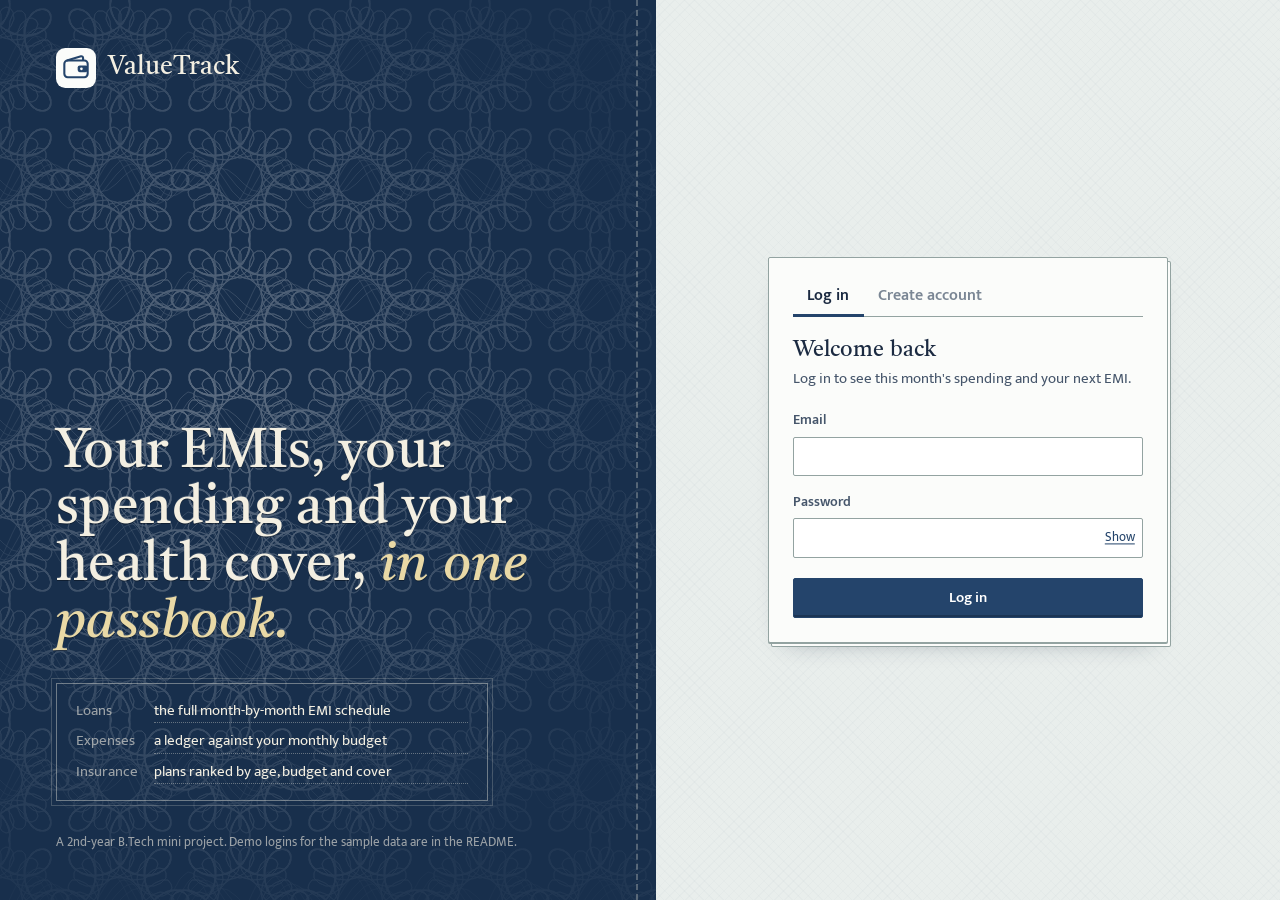
==== commit 7b81dd75: "rework pages, draw dashboard charts" ====
--- a/frontend/index.html
+++ b/frontend/index.html
@@ -1,133 +1,90 @@
 <!DOCTYPE html>
-<html lang="en">
+<html lang="en-IN">
 <head>
     <meta charset="UTF-8">
     <meta name="viewport" content="width=device-width, initial-scale=1.0">
-    <title>ValueTrack — Login</title>
-    <meta name="description" content="ValueTrack Smart Financial & Insurance Management System. Login or register to manage your finances.">
+    <title>ValueTrack – log in</title>
+    <meta name="description" content="Keep track of your loans, monthly spending and health insurance in one place.">
+    <link rel="icon" href="img/logo.svg">
     <link rel="stylesheet" href="css/styles.css">
 </head>
 <body>
-    <div class="auth-page">
-        <!-- Top Navigation -->
-        <header class="auth-header">
-            <div class="brand-group">
-                <span class="material-symbols-outlined brand-icon" style="font-size:1.75rem">account_balance_wallet</span>
-                <h2 class="brand-title">ValueTrack</h2>
-            </div>
+    <div class="cover-page">
+        <section class="cover">
+            <div class="cover-brand"><img src="img/logo.svg" alt="">ValueTrack</div>
 
-        </header>
+            <h1 class="cover-title">Your EMIs, your spending and your health cover, <em>in one passbook.</em></h1>
 
-        <!-- Main Content -->
-        <main class="auth-main">
-            <div style="width:100%; max-width:480px;">
-                <!-- Login/Registration Card -->
-                <div class="auth-card">
-                    <!-- Hero Banner -->
-                    <div class="auth-hero">
-                        <div class="auth-hero-content">
-                            <span class="material-symbols-outlined">account_balance_wallet</span>
-                            <p>Smart Insurance & Wealth Protection</p>
+            <dl class="cover-label">
+                <dt>Loans</dt><dd>the full month-by-month EMI schedule</dd>
+                <dt>Expenses</dt><dd>a ledger against your monthly budget</dd>
+                <dt>Insurance</dt><dd>plans ranked by age, budget and cover</dd>
+            </dl>
+
+            <p class="cover-foot">A 2nd-year B.Tech mini project. Demo logins for the sample data are in the README.</p>
+        </section>
+
+        <main class="cover-form">
+            <div class="sheet">
+                <div class="tabs" role="tablist">
+                    <button type="button" class="active" data-target="loginSection" role="tab">Log in</button>
+                    <button type="button" data-target="registerSection" role="tab">Create account</button>
+                </div>
+
+                <div id="loginSection" class="auth-form">
+                    <h2>Welcome back</h2>
+                    <p class="lede">Log in to see this month's spending and your next EMI.</p>
+                    <div id="loginAlert"></div>
+                    <form id="loginForm">
+                        <div class="field">
+                            <label for="loginEmail">Email</label>
+                            <input class="form-input" type="email" id="loginEmail" autocomplete="email" required>
                         </div>
-                    </div>
+                        <div class="field">
+                            <label for="loginPassword">Password</label>
+                            <div class="pw-wrap">
+                                <input class="form-input" type="password" id="loginPassword" autocomplete="current-password" required>
+                                <button type="button" class="link-btn pw-toggle" data-for="loginPassword">Show</button>
+                            </div>
+                        </div>
+                        <div class="form-actions">
+                            <button type="submit" class="btn btn-full">Log in</button>
+                        </div>
+                    </form>
+                </div>
 
-                    <div class="auth-body">
-                        <!-- Tab Switcher -->
-                        <div class="auth-tabs">
-                            <button class="auth-tab active" data-target="loginSection">Login</button>
-                            <button class="auth-tab" data-target="registerSection">Register</button>
+                <div id="registerSection" class="auth-form hidden">
+                    <h2>Open a new passbook</h2>
+                    <p class="lede">It only takes your name, email and a password.</p>
+                    <div id="registerAlert"></div>
+                    <form id="registerForm">
+                        <div class="field">
+                            <label for="registerName">Your name</label>
+                            <input class="form-input" type="text" id="registerName" autocomplete="name" required>
                         </div>
-
-                        <!-- Login Form -->
-                        <div id="loginSection" class="auth-form active">
-                            <div id="loginAlert"></div>
-                            <form id="loginForm" style="display:flex; flex-direction:column; gap:1.25rem;">
-                                <!-- Email -->
-                                <div>
-                                    <label class="form-label" for="loginEmail" style="text-transform:none; letter-spacing:normal; font-size:0.875rem; color:var(--color-text-secondary);">Email Address</label>
-                                    <div class="input-icon-wrap">
-                                        <span class="material-symbols-outlined icon-prefix">mail</span>
-                                        <input class="form-input" type="email" id="loginEmail"
-                                               placeholder="name@company.com" required>
-                                    </div>
-                                </div>
-                                <!-- Password -->
-                                <div>
-                                    <label class="form-label" for="loginPassword" style="text-transform:none; letter-spacing:normal; font-size:0.875rem; color:var(--color-text-secondary);">Password</label>
-                                    <div class="input-icon-wrap">
-                                        <span class="material-symbols-outlined icon-prefix">lock</span>
-                                        <input class="form-input" type="password" id="loginPassword"
-                                               placeholder="••••••••" required style="padding-right:2.5rem;">
-                                        <span class="material-symbols-outlined icon-suffix">visibility</span>
-                                    </div>
-                                </div>
-                                <!-- Remember me -->
-                                <div class="checkbox-row">
-                                    <input type="checkbox" id="rememberMe">
-                                    <label for="rememberMe">Remember me on this device</label>
-                                </div>
-                                <!-- Submit -->
-                                <button type="submit" class="btn btn-primary btn-full btn-lg" style="margin-top:0.25rem;">
-                                    Sign in to ValueTrack
-                                </button>
-                            </form>
+                        <div class="field">
+                            <label for="registerEmail">Email</label>
+                            <input class="form-input" type="email" id="registerEmail" autocomplete="email" required>
                         </div>
-
-                        <!-- Register Form -->
-                        <div id="registerSection" class="auth-form">
-                            <div id="registerAlert"></div>
-                            <form id="registerForm" style="display:flex; flex-direction:column; gap:1.25rem;">
-                                <!-- Name -->
-                                <div>
-                                    <label class="form-label" for="registerName" style="text-transform:none; letter-spacing:normal; font-size:0.875rem; color:var(--color-text-secondary);">Full Name</label>
-                                    <div class="input-icon-wrap">
-                                        <span class="material-symbols-outlined icon-prefix">person</span>
-                                        <input class="form-input" type="text" id="registerName"
-                                               placeholder="Alice Johnson" required>
-                                    </div>
-                                </div>
-                                <!-- Email -->
-                                <div>
-                                    <label class="form-label" for="registerEmail" style="text-transform:none; letter-spacing:normal; font-size:0.875rem; color:var(--color-text-secondary);">Email Address</label>
-                                    <div class="input-icon-wrap">
-                                        <span class="material-symbols-outlined icon-prefix">mail</span>
-                                        <input class="form-input" type="email" id="registerEmail"
-                                               placeholder="name@company.com" required>
-                                    </div>
-                                </div>
-                                <!-- Password -->
-                                <div>
-                                    <label class="form-label" for="registerPassword" style="text-transform:none; letter-spacing:normal; font-size:0.875rem; color:var(--color-text-secondary);">Password</label>
-                                    <div class="input-icon-wrap" style="margin-bottom:0.25rem;">
-                                        <span class="material-symbols-outlined icon-prefix">lock</span>
-                                        <input class="form-input" type="password" id="registerPassword"
-                                               placeholder="Min 6 characters" required minlength="6">
-                                    </div>
-                                    <p style="font-size:0.75rem; color:var(--color-text-muted); margin:0;">Must be at least 6 characters long.</p>
-                                </div>
-                                <!-- Confirm -->
-                                <div>
-                                    <label class="form-label" for="registerConfirm" style="text-transform:none; letter-spacing:normal; font-size:0.875rem; color:var(--color-text-secondary);">Confirm Password</label>
-                                    <div class="input-icon-wrap">
-                                        <span class="material-symbols-outlined icon-prefix">lock</span>
-                                        <input class="form-input" type="password" id="registerConfirm"
-                                               placeholder="Re-enter password" required>
-                                    </div>
-                                </div>
-                                <!-- Submit -->
-                                <button type="submit" class="btn btn-primary btn-full btn-lg">
-                                    Create Account
-                                </button>
-                            </form>
+                        <div class="field">
+                            <label for="registerPassword">Password</label>
+                            <div class="pw-wrap">
+                                <input class="form-input" type="password" id="registerPassword" autocomplete="new-password" minlength="8" required>
+                                <button type="button" class="link-btn pw-toggle" data-for="registerPassword">Show</button>
+                            </div>
+                            <span class="form-help">At least 8 characters, with at least one number.</span>
                         </div>
-
-
-                    </div>
+                        <div class="field">
+                            <label for="registerConfirm">Password again</label>
+                            <input class="form-input" type="password" id="registerConfirm" autocomplete="new-password" required>
+                        </div>
+                        <div class="form-actions">
+                            <button type="submit" class="btn btn-full">Create account</button>
+                        </div>
+                    </form>
                 </div>
             </div>
         </main>
-
-
     </div>
 
     <script src="js/api.js"></script>
--- a/frontend/css/styles.css
+++ b/frontend/css/styles.css
@@ -1,1843 +1,1007 @@
-/* ============================================================
-   ValueTrack — Design System & Styles
-   Premium dark sidebar layout with Inter font
-   Vanilla CSS — Inspired by Stitch designs
-   ============================================================ */
-
-/* ---- Google Fonts ---- */
-@import url('https://fonts.googleapis.com/css2?family=Inter:wght@300;400;500;600;700;800;900&display=swap');
-@import url('https://fonts.googleapis.com/css2?family=Material+Symbols+Outlined:wght,FILL@100..700,0..1&display=swap');
-
-/* ---- CSS Custom Properties (Design Tokens) ---- */
+/* ValueTrack styles
+   The look is borrowed from an Indian bank passbook: pale security-paper
+   background, ink-blue print, ruled ledger rows and typewriter figures.
+   Fonts: Tiro Devanagari Hindi (Tiro Typeworks) for headings, Mukta (Ek Type,
+   Mumbai) for text, Courier Prime for money. */
+
+@import url('https://fonts.googleapis.com/css2?family=Courier+Prime:wght@400;700&family=Mukta:wght@400;500;600;700&family=Tiro+Devanagari+Hindi:ital@0;1&display=swap');
+
 :root {
-    --color-primary: #2463eb;
-    --color-primary-hover: #1d4ed8;
-    --color-primary-soft: rgba(36, 99, 235, 0.10);
-    --color-primary-soft-hover: rgba(36, 99, 235, 0.20);
-    --color-primary-shadow: rgba(36, 99, 235, 0.25);
-
-    --color-bg: #0B1120;
-    --color-surface: #1E293B;
-    --color-surface-hover: #334155;
-    --color-surface-alt: rgba(11, 17, 32, 0.30);
-
-    --color-text-main: #f1f5f9;
-    --color-text-secondary: #94a3b8;
-    --color-text-muted: #64748b;
-    --color-text-dim: #475569;
-
-    --color-border: #334155;
-    --color-border-subtle: rgba(51, 65, 85, 0.60);
-    --color-border-hover: #475569;
-
-    --color-success: #22c55e;
-    --color-success-soft: rgba(34, 197, 94, 0.10);
-    --color-danger: #ef4444;
-    --color-danger-soft: rgba(239, 68, 68, 0.10);
-    --color-warning: #f59e0b;
-    --color-warning-soft: rgba(245, 158, 11, 0.10);
-    --color-info: #3b82f6;
-    --color-info-soft: rgba(59, 130, 246, 0.10);
-
-    --color-emerald: #10b981;
-    --color-emerald-soft: rgba(16, 185, 129, 0.10);
-    --color-amber: #f59e0b;
-    --color-amber-soft: rgba(245, 158, 11, 0.10);
-    --color-indigo: #818cf8;
-    --color-indigo-soft: rgba(129, 140, 248, 0.10);
-    --color-rose: #f43f5e;
-    --color-rose-soft: rgba(244, 63, 94, 0.10);
-    --color-cyan: #06b6d4;
-    --color-cyan-soft: rgba(6, 182, 212, 0.10);
-    --color-orange: #f97316;
-    --color-orange-soft: rgba(249, 115, 22, 0.10);
-    --color-purple: #a855f7;
-    --color-purple-soft: rgba(168, 85, 247, 0.10);
-    --color-blue: #3b82f6;
-    --color-blue-soft: rgba(59, 130, 246, 0.10);
-
-    --font-family: 'Inter', -apple-system, BlinkMacSystemFont, sans-serif;
-    --radius-sm: 0.25rem;
-    --radius-md: 0.5rem;
-    --radius-lg: 0.75rem;
-    --radius-xl: 1rem;
-    --radius-full: 9999px;
-
-    --shadow-sm: 0 1px 2px rgba(0, 0, 0, 0.20);
-    --shadow-md: 0 4px 12px rgba(0, 0, 0, 0.25);
-    --shadow-lg: 0 8px 24px rgba(0, 0, 0, 0.30);
-    --shadow-primary: 0 4px 14px var(--color-primary-shadow);
-
-    --transition: 200ms ease;
-    --sidebar-width: 256px;
-}
-
-/* ---- Reset & Base ---- */
-*, *::before, *::after {
-    box-sizing: border-box;
-    margin: 0;
-    padding: 0;
-}
-
-html {
-    font-size: 16px;
-    -webkit-font-smoothing: antialiased;
-    -moz-osx-font-smoothing: grayscale;
-}
+    --paper: #e9eeec;
+    --paper-dark: #dde4e1;
+    --sheet: #fbfcfa;
+    --ink: #1b2a41;
+    --ink-2: #46566b;
+    --ink-3: #7a8694;
+    --rule: #cdd6d3;
+    --rule-strong: #93a3a1;
+
+    --blue: #24446b;
+    --blue-dark: #182f4c;
+    --blue-wash: #e4ebf3;
+    --green: #2f6b45;
+    --green-wash: #e3efe6;
+    --amber: #95660f;
+    --amber-wash: #f5ecd7;
+    --red: #b23a2e;
+    --red-wash: #f6e3e0;
+
+    --display: 'Tiro Devanagari Hindi', Georgia, serif;
+    --text: 'Mukta', 'Segoe UI', Tahoma, sans-serif;
+    --maroon: #8a2b2b;
+    --figures: 'Courier Prime', 'Courier New', monospace;
+    --width: 1120px;
+}
+
+*, *::before, *::after { box-sizing: border-box; margin: 0; padding: 0; }
+
+html { font-size: 16px; }
 
 body {
-    font-family: var(--font-family);
-    background: var(--color-bg);
-    color: var(--color-text-main);
+    font-family: var(--text);
+    font-size: 1rem;
+    line-height: 1.5;
+    color: var(--ink);
+    background-color: var(--paper);
+    /* faint guilloche-ish grain, like passbook paper */
+    background-image:
+        repeating-linear-gradient(45deg, rgba(36, 68, 107, 0.025) 0 1px, transparent 1px 7px),
+        repeating-linear-gradient(-45deg, rgba(36, 68, 107, 0.025) 0 1px, transparent 1px 7px);
     min-height: 100vh;
-    line-height: 1.5;
-}
-
-a {
-    color: var(--color-primary);
+}
+
+a { color: var(--blue); text-underline-offset: 2px; }
+a:hover { color: var(--blue-dark); }
+
+h1, h2, h3, h4 { font-weight: 700; line-height: 1.2; color: var(--ink); }
+h1, h2, h3 { font-family: var(--display); font-weight: 400; letter-spacing: 0.005em; }
+h1 { font-size: 2.2rem; }
+h2 { font-size: 1.4rem; }
+h3 { font-size: 1.2rem; }
+h4 { font-size: 1rem; }
+
+p + p { margin-top: 0.6rem; }
+
+code { font-family: var(--figures); font-size: 0.9em; }
+.formula { display: block; margin: 0.4rem 0; padding: 0.4rem 0.6rem; background: var(--paper-dark); font-size: 0.85rem; white-space: nowrap; overflow-x: auto; }
+
+.fig, .money { font-family: var(--figures); font-variant-numeric: tabular-nums; white-space: nowrap; }
+.hidden { display: none !important; }
+
+/* ---------- Header / navigation ---------- */
+
+.site-head {
+    background: var(--blue);
+    color: #fff;
+    border-bottom: 3px double rgba(255, 255, 255, 0.35);
+}
+
+.site-head-inner {
+    max-width: var(--width);
+    margin: 0 auto;
+    padding: 0 1.25rem;
+    display: flex;
+    align-items: center;
+    gap: 2rem;
+    min-height: 56px;
+}
+
+.wordmark {
+    display: flex;
+    align-items: center;
+    gap: 0.55rem;
+    color: #fff;
     text-decoration: none;
-    transition: color var(--transition);
-}
-a:hover { color: var(--color-primary-hover); }
-
-img { max-width: 100%; }
-
-.material-symbols-outlined {
-    font-variation-settings: 'FILL' 0, 'wght' 400, 'GRAD' 0, 'opsz' 24;
-}
-.fill-icon {
-    font-variation-settings: 'FILL' 1;
-}
-
-/* ---- Typography ---- */
-h1, h2, h3, h4 {
     font-weight: 700;
-    letter-spacing: -0.02em;
-    color: var(--color-text-main);
-}
-h1 { font-size: 1.875rem; line-height: 1.2; }
-h2 { font-size: 1.25rem; line-height: 1.3; }
-h3 { font-size: 1.125rem; line-height: 1.4; }
-h4 { font-size: 1rem; }
-
-.text-secondary { color: var(--color-text-secondary); }
-.text-muted { color: var(--color-text-muted); }
-.text-success { color: var(--color-success); }
-.text-danger { color: var(--color-danger); }
-.text-warning { color: var(--color-warning); }
-.text-primary { color: var(--color-primary); }
-.text-sm { font-size: 0.875rem; }
-.text-xs { font-size: 0.75rem; }
-.text-right { text-align: right; }
-.text-center { text-align: center; }
-.font-semibold { font-weight: 600; }
-.font-bold { font-weight: 700; }
-.font-black { font-weight: 900; }
-.font-medium { font-weight: 500; }
-.uppercase { text-transform: uppercase; }
-.tracking-wider { letter-spacing: 0.05em; }
-.tracking-widest { letter-spacing: 0.1em; }
-.truncate { overflow: hidden; text-overflow: ellipsis; white-space: nowrap; }
-
-/* ---- App Layout: Sidebar + Main ---- */
-.app-layout {
-    display: flex;
-    height: 100vh;
-    overflow: hidden;
-}
-
-/* ---- Sidebar ---- */
-.sidebar {
-    width: var(--sidebar-width);
-    border-right: 1px solid var(--color-border);
-    background: var(--color-bg);
-    display: flex;
-    flex-direction: column;
-    flex-shrink: 0;
-    overflow-y: auto;
-}
-
-.sidebar-brand {
+    font-size: 1.15rem;
+    letter-spacing: 0.01em;
+}
+.wordmark:hover { color: #fff; }
+.wordmark img { width: 26px; height: 26px; display: block; }
+
+.site-nav { display: flex; align-self: stretch; gap: 0.25rem; flex: 1; }
+
+.site-nav a {
+    display: flex;
+    align-items: center;
+    padding: 0 0.9rem;
+    color: rgba(255, 255, 255, 0.78);
+    text-decoration: none;
+    font-weight: 500;
+    border-bottom: 3px solid transparent;
+    margin-bottom: -3px;
+}
+.site-nav a:hover { color: #fff; }
+.site-nav a.active { color: #fff; border-bottom-color: #fff; }
+
+.site-user { display: flex; align-items: center; gap: 1rem; font-size: 0.92rem; color: rgba(255, 255, 255, 0.85); }
+.site-user button {
+    background: none;
+    border: 1px solid rgba(255, 255, 255, 0.45);
+    color: #fff;
+    font: inherit;
+    font-size: 0.85rem;
+    padding: 0.15rem 0.7rem;
+    border-radius: 2px;
+    cursor: pointer;
+}
+.site-user button:hover { background: rgba(255, 255, 255, 0.12); }
+
+/* ---------- Page ---------- */
+
+.page {
+    max-width: var(--width);
+    margin: 0 auto;
+    padding: 2rem 1.25rem 4rem;
+}
+
+.page-title { margin-bottom: 1.5rem; }
+.page-title h1 { margin-bottom: 0.2rem; }
+.page-title p { color: var(--ink-2); max-width: 46rem; }
+
+.sheet {
+    background: var(--sheet);
+    border: 1px solid var(--rule-strong);
+    border-radius: 2px;
     padding: 1.5rem;
-    display: flex;
+}
+.sheet + .sheet { margin-top: 1.5rem; }
+.cols > .sheet + .sheet, .cols > * + * { margin-top: 0; }
+
+.sheet-head {
+    display: flex;
+    align-items: baseline;
+    justify-content: space-between;
+    gap: 1rem;
+    flex-wrap: wrap;
+    padding-bottom: 0.6rem;
+    margin-bottom: 1rem;
+    border-bottom: 1px solid var(--rule);
+}
+.sheet-head p { color: var(--ink-3); font-size: 0.9rem; }
+
+.sheet.flush { padding: 0; }
+.sheet.flush .sheet-head { padding: 1.1rem 1.5rem 0.6rem; margin-bottom: 0; }
+
+.cols { display: grid; gap: 1.5rem; }
+.cols-2 { grid-template-columns: 1fr 1fr; }
+.cols-wide-left { grid-template-columns: 1.6fr 1fr; }
+.cols-narrow-left { grid-template-columns: minmax(280px, 1fr) 2fr; align-items: start; }
+.stack > * + * { margin-top: 1.5rem; }
+
+.muted { color: var(--ink-3); }
+.small { font-size: 0.875rem; }
+.tiny { font-size: 0.78rem; }
+
+/* ---------- Forms ---------- */
+
+.field { display: flex; flex-direction: column; gap: 0.3rem; }
+.field + .field { margin-top: 1rem; }
+.fields > .field + .field { margin-top: 0; }
+.fields { display: grid; gap: 1rem; }
+.fields-2 { grid-template-columns: 1fr 1fr; }
+.fields-4 { grid-template-columns: repeat(4, 1fr); }
+
+label, .form-label {
+    font-size: 0.9rem;
+    font-weight: 600;
+    color: var(--ink-2);
+}
+
+.form-input, .form-select, .form-textarea {
+    width: 100%;
+    font: inherit;
+    color: var(--ink);
+    background: #fff;
+    border: 1px solid var(--rule-strong);
+    border-radius: 2px;
+    padding: 0.5rem 0.65rem;
+    line-height: 1.4;
+}
+.form-input:not([type="file"]), .form-select { height: 2.45rem; }
+.form-input[type="file"] { padding: 0.35rem; font-size: 0.9rem; }
+.form-input:focus, .form-select:focus, .form-textarea:focus {
+    outline: 2px solid var(--blue);
+    outline-offset: -1px;
+    border-color: var(--blue);
+}
+.form-input::placeholder, .form-textarea::placeholder { color: #a3adb8; }
+.form-input[type="number"], .form-input.fig { font-family: var(--figures); }
+.form-textarea { resize: vertical; min-height: 6rem; font-family: var(--figures); font-size: 0.85rem; }
+
+.with-unit { position: relative; }
+.with-unit .unit {
+    position: absolute;
+    top: 50%;
+    transform: translateY(-50%);
+    color: var(--ink-3);
+    font-family: var(--figures);
+    pointer-events: none;
+}
+.with-unit .unit.left { left: 0.65rem; }
+.with-unit .unit.right { right: 0.65rem; }
+.with-unit .unit.left + .form-input { padding-left: 1.6rem; }
+.with-unit .form-input.pad-right { padding-right: 1.8rem; }
+
+.form-help { font-size: 0.8rem; color: var(--ink-3); margin-top: 0.2rem; }
+
+.check {
+    display: flex;
+    align-items: flex-start;
+    gap: 0.55rem;
+    font-weight: 500;
+    color: var(--ink);
+    cursor: pointer;
+}
+.check input { width: 1.05rem; height: 1.05rem; margin-top: 0.2rem; accent-color: var(--blue); flex-shrink: 0; }
+.check span { display: block; }
+.check .form-help { margin-top: 0; }
+.checks { display: flex; flex-direction: column; gap: 0.6rem; }
+.checks.inline { flex-direction: row; flex-wrap: wrap; gap: 1.5rem; }
+
+.form-actions {
+    display: flex;
+    justify-content: flex-end;
     align-items: center;
     gap: 0.75rem;
-}
-
-.sidebar-brand-icon {
-    width: 2rem;
-    height: 2rem;
-    background: var(--color-primary);
-    border-radius: var(--radius-lg);
-    display: flex;
-    align-items: center;
-    justify-content: center;
-    color: white;
-}
-.sidebar-brand-icon .material-symbols-outlined { font-size: 1.25rem; }
-
-.sidebar-brand-title {
-    font-size: 1.25rem;
-    font-weight: 700;
-    color: var(--color-text-main);
-    letter-spacing: -0.025em;
-}
-
-.sidebar-brand-sub {
-    font-size: 0.6875rem;
-    font-weight: 600;
-    color: var(--color-text-muted);
-    text-transform: uppercase;
-    letter-spacing: 0.06em;
-}
-
-/* Sidebar Navigation */
-.sidebar-nav {
-    flex: 1;
-    padding: 0 1rem;
-    display: flex;
-    flex-direction: column;
-    gap: 0.25rem;
-    margin-top: 0.5rem;
-}
-
-.sidebar-nav a {
-    display: flex;
-    align-items: center;
-    gap: 0.75rem;
-    padding: 0.5rem 0.75rem;
-    border-radius: var(--radius-lg);
-    font-size: 0.875rem;
-    font-weight: 500;
-    color: var(--color-text-muted);
-    transition: all var(--transition);
-    text-decoration: none;
-}
-
-.sidebar-nav a:hover {
-    color: var(--color-text-main);
-    background: var(--color-surface);
-}
-
-.sidebar-nav a.active {
-    color: var(--color-primary);
-    background: var(--color-primary-soft);
-    font-weight: 600;
-}
-
-.sidebar-nav a.active .material-symbols-outlined {
-    color: var(--color-primary);
-}
-
-.sidebar-divider {
-    border-top: 1px solid var(--color-border);
-    margin: 1rem 0.75rem;
-}
-
-/* Sidebar Footer */
-.sidebar-footer {
-    padding: 1rem;
-    border-top: 1px solid var(--color-border);
-}
-
-.sidebar-user {
-    display: flex;
-    align-items: center;
-    gap: 0.75rem;
-    padding: 0.625rem;
-    background: rgba(51, 65, 85, 0.40);
-    border-radius: var(--radius-xl);
-}
-
-.sidebar-user-avatar {
-    width: 2.5rem;
-    height: 2.5rem;
-    border-radius: 50%;
-    background: var(--color-primary);
-    display: flex;
-    align-items: center;
-    justify-content: center;
-    color: white;
-    font-weight: 700;
-    font-size: 0.875rem;
-    flex-shrink: 0;
-    overflow: hidden;
-}
-
-.sidebar-user-avatar img {
-    width: 100%;
-    height: 100%;
-    object-fit: cover;
-}
-
-.sidebar-user-name {
-    font-size: 0.875rem;
-    font-weight: 600;
-    color: var(--color-text-main);
-}
-
-.sidebar-user-role {
-    font-size: 0.6875rem;
-    color: var(--color-text-muted);
-}
-
-/* ---- Main Content Area ---- */
-.main-content {
-    flex: 1;
-    display: flex;
-    flex-direction: column;
-    overflow: hidden;
-    background: var(--color-bg);
-}
-
-/* Top Header Bar */
-.top-header {
-    height: 4rem;
-    border-bottom: 1px solid var(--color-border);
-    display: flex;
-    align-items: center;
-    justify-content: space-between;
-    padding: 0 2rem;
-    background: rgba(11, 17, 32, 0.50);
-    backdrop-filter: blur(12px);
-    -webkit-backdrop-filter: blur(12px);
-    position: sticky;
-    top: 0;
-    z-index: 10;
-    flex-shrink: 0;
-}
-
-.top-header-title {
-    font-size: 1.25rem;
-    font-weight: 700;
-    color: var(--color-text-main);
-}
-
-.top-header-actions {
-    display: flex;
-    align-items: center;
-    gap: 0.75rem;
-}
-
-.icon-btn {
-    width: 2.25rem;
-    height: 2.25rem;
-    display: flex;
-    align-items: center;
-    justify-content: center;
-    border-radius: var(--radius-lg);
-    background: var(--color-surface);
-    color: var(--color-text-muted);
-    border: none;
-    cursor: pointer;
-    transition: all var(--transition);
-    position: relative;
-}
-.icon-btn:hover {
-    color: var(--color-text-main);
-    background: var(--color-surface-hover);
-}
-
-.icon-btn .notification-dot {
-    position: absolute;
-    top: 0.375rem;
-    right: 0.375rem;
-    width: 0.5rem;
-    height: 0.5rem;
-    background: var(--color-danger);
-    border-radius: 50%;
-    border: 2px solid var(--color-bg);
-}
-
-.header-divider {
-    width: 1px;
-    height: 1.5rem;
-    background: var(--color-border);
-    margin: 0 0.5rem;
-}
-
-.header-user {
-    display: flex;
-    align-items: center;
-    gap: 0.625rem;
-    cursor: pointer;
-}
-
-.header-user-avatar {
-    width: 2rem;
-    height: 2rem;
-    border-radius: 50%;
-    background: var(--color-surface);
-    border: 2px solid rgba(36, 99, 235, 0.20);
-    overflow: hidden;
-    transition: border-color var(--transition);
-}
-.header-user:hover .header-user-avatar {
-    border-color: var(--color-primary);
-}
-
-.header-user-name {
-    font-size: 0.875rem;
-    font-weight: 600;
-    color: var(--color-text-main);
-}
-
-/* Scrollable Content Area */
-.content-area {
-    flex: 1;
-    overflow-y: auto;
-    padding: 2rem;
-}
-
-.content-area > .content-inner {
-    max-width: 1200px;
-    margin: 0 auto;
-}
-
-/* ---- Search Bar ---- */
-.search-bar {
-    position: relative;
-    width: 100%;
-    max-width: 28rem;
-}
-
-.search-bar .material-symbols-outlined {
-    position: absolute;
-    left: 0.75rem;
-    top: 50%;
-    transform: translateY(-50%);
-    color: var(--color-text-muted);
-    font-size: 1.25rem;
-}
-
-.search-bar input {
-    width: 100%;
-    padding: 0.5rem 1rem 0.5rem 2.5rem;
-    background: var(--color-surface);
-    border: none;
-    border-radius: var(--radius-lg);
-    color: var(--color-text-main);
-    font-family: var(--font-family);
-    font-size: 0.875rem;
-    outline: none;
-    transition: all var(--transition);
-}
-
-.search-bar input::placeholder {
-    color: var(--color-text-muted);
-}
-
-.search-bar input:focus {
-    box-shadow: 0 0 0 2px var(--color-primary);
-}
-
-/* ---- Flexbox & Grid Utilities ---- */
-.flex { display: flex; }
-.flex-col { flex-direction: column; }
-.flex-row { flex-direction: row; }
-.items-center { align-items: center; }
-.items-start { align-items: flex-start; }
-.items-end { align-items: flex-end; }
-.justify-between { justify-content: space-between; }
-.justify-center { justify-content: center; }
-.justify-end { justify-content: flex-end; }
-.gap-1 { gap: 0.25rem; }
-.gap-2 { gap: 0.5rem; }
-.gap-3 { gap: 0.75rem; }
-.gap-4 { gap: 1rem; }
-.gap-6 { gap: 1.5rem; }
-.gap-8 { gap: 2rem; }
-.flex-1 { flex: 1; }
-.flex-wrap { flex-wrap: wrap; }
-.shrink-0 { flex-shrink: 0; }
-
-.grid { display: grid; }
-.grid-cols-1 { grid-template-columns: 1fr; }
-.grid-cols-2 { grid-template-columns: repeat(2, 1fr); }
-.grid-cols-3 { grid-template-columns: repeat(3, 1fr); }
-.grid-cols-4 { grid-template-columns: repeat(4, 1fr); }
-
-@media (min-width: 768px) {
-    .md-grid-cols-2 { grid-template-columns: repeat(2, 1fr); }
-    .md-grid-cols-3 { grid-template-columns: repeat(3, 1fr); }
-    .md-grid-cols-4 { grid-template-columns: repeat(4, 1fr); }
-}
-
-@media (max-width: 1024px) {
-    .grid-cols-4 { grid-template-columns: repeat(2, 1fr); }
-    .grid-cols-3 { grid-template-columns: repeat(2, 1fr); }
-}
-@media (max-width: 640px) {
-    .grid-cols-4, .grid-cols-3, .grid-cols-2 { grid-template-columns: 1fr; }
-}
-
-/* Spacing */
-.mb-1 { margin-bottom: 0.25rem; }
-.mb-2 { margin-bottom: 0.5rem; }
-.mb-4 { margin-bottom: 1rem; }
-.mb-6 { margin-bottom: 1.5rem; }
-.mb-8 { margin-bottom: 2rem; }
-.mt-1 { margin-top: 0.25rem; }
-.mt-2 { margin-top: 0.5rem; }
-.mt-4 { margin-top: 1rem; }
-.mt-6 { margin-top: 1rem; }
-.mt-8 { margin-top: 2rem; }
-.p-2 { padding: 0.5rem; }
-.p-4 { padding: 1rem; }
-.p-6 { padding: 1.5rem; }
-.px-4 { padding-left: 1rem; padding-right: 1rem; }
-.px-6 { padding-left: 1.5rem; padding-right: 1.5rem; }
-.py-2 { padding-top: 0.5rem; padding-bottom: 0.5rem; }
-.py-4 { padding-top: 1rem; padding-bottom: 1rem; }
-.w-full { width: 100%; }
-.hidden { display: none !important; }
-
-/* ---- Card Component ---- */
-.card {
-    background: var(--color-surface);
-    border: 1px solid var(--color-border);
-    border-radius: var(--radius-xl);
-    padding: 1.5rem;
-    transition: border-color var(--transition);
-}
-
-.card:hover {
-    border-color: var(--color-border-hover);
-}
-
-.card-flat {
-    background: var(--color-surface);
-    border: 1px solid var(--color-border);
-    border-radius: var(--radius-xl);
-    overflow: hidden;
-}
-
-/* ---- Stat Cards ---- */
-.stat-card {
-    position: relative;
-}
-
-.stat-icon {
-    width: 2.5rem;
-    height: 2.5rem;
-    border-radius: var(--radius-lg);
-    display: flex;
-    align-items: center;
-    justify-content: center;
-    font-size: 1.25rem;
-}
-
-.stat-icon.blue { background: var(--color-blue-soft); color: var(--color-blue); }
-.stat-icon.amber { background: var(--color-amber-soft); color: var(--color-amber); }
-.stat-icon.indigo { background: var(--color-indigo-soft); color: var(--color-indigo); }
-.stat-icon.emerald { background: var(--color-emerald-soft); color: var(--color-emerald); }
-.stat-icon.rose { background: var(--color-rose-soft); color: var(--color-rose); }
-
-.stat-label {
-    font-size: 0.875rem;
-    font-weight: 500;
-    color: var(--color-text-muted);
-    margin-bottom: 0.25rem;
-}
-
-.stat-value {
-    font-size: 1.5rem;
-    font-weight: 700;
-    color: var(--color-text-main);
-}
-
-.stat-sub {
-    font-size: 0.75rem;
-    color: var(--color-text-muted);
-    margin-top: 0.375rem;
-}
-
-/* Trend Badges */
-.trend-badge {
-    display: inline-flex;
-    align-items: center;
-    gap: 0.125rem;
-    padding: 0.125rem 0.5rem;
-    border-radius: var(--radius-full);
-    font-size: 0.6875rem;
-    font-weight: 700;
-}
-
-.trend-badge.up {
-    background: var(--color-emerald-soft);
-    color: var(--color-emerald);
-}
-
-.trend-badge.down {
-    background: var(--color-rose-soft);
-    color: var(--color-rose);
-}
-
-.trend-badge.neutral {
-    background: rgba(100, 116, 139, 0.15);
-    color: var(--color-text-muted);
-}
-
-.trend-badge .material-symbols-outlined {
-    font-size: 0.875rem;
-}
-
-/* ---- Buttons ---- */
+    margin-top: 1.25rem;
+}
+
+fieldset { border: none; }
+legend { font-size: 0.9rem; font-weight: 600; color: var(--ink-2); margin-bottom: 0.5rem; }
+
+/* ---------- Buttons ---------- */
+
 .btn {
     display: inline-flex;
     align-items: center;
-    gap: 0.5rem;
-    padding: 0.625rem 1.25rem;
-    border-radius: var(--radius-lg);
-    font-family: var(--font-family);
-    font-size: 0.875rem;
+    justify-content: center;
+    gap: 0.4rem;
+    font: inherit;
+    font-weight: 600;
+    font-size: 0.95rem;
+    padding: 0.5rem 1.1rem;
+    border-radius: 2px;
+    border: 1px solid var(--blue);
+    background: var(--blue);
+    color: #fff;
+    cursor: pointer;
+    text-decoration: none;
+    white-space: nowrap;
+}
+.btn:hover { background: var(--blue-dark); border-color: var(--blue-dark); color: #fff; }
+.btn:disabled { opacity: 0.55; cursor: default; }
+.btn-primary { /* same as .btn */ }
+.btn-secondary, .btn-outline {
+    background: transparent;
+    color: var(--blue);
+}
+.btn-secondary:hover, .btn-outline:hover { background: var(--blue-wash); color: var(--blue-dark); }
+.btn-danger { background: var(--red); border-color: var(--red); }
+.btn-danger:hover { background: #8f2e24; border-color: #8f2e24; }
+.btn-sm { font-size: 0.85rem; padding: 0.2rem 0.65rem; }
+.btn-full { width: 100%; }
+
+.link-btn {
+    background: none;
+    border: none;
+    padding: 0;
+    font: inherit;
+    font-size: 0.9rem;
+    color: var(--blue);
+    text-decoration: underline;
+    text-underline-offset: 2px;
+    cursor: pointer;
+}
+.link-btn:hover { color: var(--blue-dark); }
+.link-btn.danger { color: var(--red); }
+
+.spinner {
+    width: 0.9em;
+    height: 0.9em;
+    border: 2px solid rgba(255, 255, 255, 0.4);
+    border-top-color: #fff;
+    border-radius: 50%;
+    animation: spin 0.7s linear infinite;
+}
+@keyframes spin { to { transform: rotate(360deg); } }
+
+/* ---------- Ledger tables ---------- */
+
+.table-wrap { overflow-x: auto; }
+.table-wrap.scroll { max-height: 34rem; overflow-y: auto; }
+
+table { width: 100%; border-collapse: collapse; font-size: 0.95rem; }
+
+thead th {
+    text-align: left;
+    font-weight: 600;
+    font-size: 0.85rem;
+    color: var(--ink-2);
+    padding: 0.55rem 0.75rem;
+    border-bottom: 3px double var(--rule-strong);
+    background: var(--sheet);
+    white-space: nowrap;
+}
+.table-wrap.scroll thead th { position: sticky; top: 0; z-index: 1; }
+
+tbody td {
+    padding: 0.5rem 0.75rem;
+    border-bottom: 1px solid var(--rule);
+    vertical-align: top;
+}
+tbody tr:nth-child(even) td { background: rgba(221, 228, 225, 0.35); }
+tbody tr.group td {
+    background: var(--paper-dark);
     font-weight: 700;
-    cursor: pointer;
-    transition: all var(--transition);
-    border: none;
-    outline: none;
-    line-height: 1.4;
-    white-space: nowrap;
-}
-
-.btn:disabled {
-    opacity: 0.5;
-    cursor: not-allowed;
-}
-
-.btn-primary {
-    background: var(--color-primary);
-    color: white;
-    box-shadow: var(--shadow-primary);
-}
-
-.btn-primary:hover:not(:disabled) {
-    background: var(--color-primary-hover);
-    transform: translateY(-1px);
-}
-
-.btn-primary:active:not(:disabled) {
-    transform: scale(0.98);
-}
-
-.btn-secondary {
-    background: var(--color-surface);
-    color: var(--color-text-main);
-    border: 1px solid var(--color-border);
-}
-
-.btn-secondary:hover:not(:disabled) {
-    background: var(--color-surface-hover);
-    border-color: var(--color-border-hover);
-}
-
-.btn-outline {
-    background: transparent;
-    color: var(--color-text-secondary);
-    border: 1px solid var(--color-border);
-}
-
-.btn-outline:hover:not(:disabled) {
-    background: var(--color-surface);
-    color: var(--color-text-main);
-}
-
-.btn-danger {
-    background: var(--color-danger);
-    color: white;
-}
-
-.btn-sm {
-    padding: 0.375rem 0.75rem;
-    font-size: 0.8125rem;
-}
-
-.btn-lg {
-    padding: 0.75rem 1.5rem;
-    font-size: 1rem;
-}
-
-.btn-full {
-    width: 100%;
-    justify-content: center;
-}
-
-/* ---- Forms ---- */
-.form-group {
-    margin-bottom: 1.25rem;
-}
-
-.form-label {
-    display: block;
+    font-size: 0.85rem;
+    color: var(--ink-2);
+    padding-top: 0.3rem;
+    padding-bottom: 0.3rem;
+}
+tfoot td {
+    padding: 0.6rem 0.75rem;
+    border-top: 3px double var(--rule-strong);
+    font-weight: 700;
+}
+
+th.num, td.num { text-align: right; }
+td.num, td.fig { font-family: var(--figures); font-variant-numeric: tabular-nums; white-space: nowrap; }
+td.empty { text-align: center; color: var(--ink-3); padding: 2rem 1rem; }
+td.nowrap { white-space: nowrap; }
+
+/* ---------- Tags (small inline labels) ---------- */
+
+.tag, .badge {
+    display: inline-block;
     font-size: 0.75rem;
     font-weight: 600;
-    color: var(--color-text-muted);
-    margin-bottom: 0.5rem;
+    line-height: 1.5;
+    padding: 0 0.4rem;
+    border: 1px solid currentColor;
+    border-radius: 2px;
+    color: var(--ink-2);
+    white-space: nowrap;
+    vertical-align: 0.1em;
+}
+.badge-success, .tag.green { color: var(--green); }
+.badge-danger, .tag.red { color: var(--red); }
+.badge-warning, .tag.amber { color: var(--amber); }
+.badge-info, .badge-primary, .tag.blue { color: var(--blue); }
+.badge-neutral, .badge-muted { color: var(--ink-3); }
+
+/* the rubber stamp */
+.stamp {
+    display: inline-block;
+    font-family: var(--figures);
+    font-weight: 700;
+    font-size: 0.8rem;
+    letter-spacing: 0.08em;
     text-transform: uppercase;
-    letter-spacing: 0.05em;
-}
-
-.form-input,
-.form-select,
-.form-textarea {
-    width: 100%;
-    padding: 0.75rem 1rem;
-    border: 1px solid var(--color-border);
-    border-radius: var(--radius-lg);
-    font-family: var(--font-family);
-    font-size: 0.875rem;
-    color: var(--color-text-main);
-    background: var(--color-bg);
-    transition: border-color var(--transition), box-shadow var(--transition);
-    outline: none;
-    appearance: auto;
-}
-
-.form-input:focus,
-.form-select:focus,
-.form-textarea:focus {
-    border-color: var(--color-primary);
-    box-shadow: 0 0 0 2px var(--color-primary-soft);
-}
-
-.form-input::placeholder {
-    color: var(--color-text-muted);
-}
-
-.form-textarea {
-    resize: vertical;
-    min-height: 80px;
-}
-
-.form-help {
-    font-size: 0.6875rem;
-    color: var(--color-text-muted);
-    margin-top: 0.25rem;
-}
-
-.form-error {
-    font-size: 0.6875rem;
-    color: var(--color-danger);
-    margin-top: 0.25rem;
-}
-
-.form-row {
+    color: var(--red);
+    border: 2px solid var(--red);
+    border-radius: 3px;
+    padding: 0 0.45rem;
+    transform: rotate(-4deg);
+    opacity: 0.85;
+}
+.stamp.green { color: var(--green); border-color: var(--green); }
+
+/* ---------- Notices ---------- */
+
+.alert {
+    padding: 0.6rem 0.85rem;
+    border-left: 4px solid var(--blue);
+    background: var(--blue-wash);
+    font-size: 0.92rem;
+    margin-bottom: 1rem;
+}
+.alert-success { border-color: var(--green); background: var(--green-wash); }
+.alert-danger { border-color: var(--red); background: var(--red-wash); }
+.alert-warning { border-color: var(--amber); background: var(--amber-wash); }
+
+/* ---------- Budget meter ---------- */
+
+.meter {
+    position: relative;
+    height: 14px;
+    border: 1px solid var(--rule-strong);
+    background: #fff;
+    border-radius: 1px;
+}
+.meter-fill { height: 100%; width: 0; background: var(--green); transition: width 0.3s ease; }
+.meter-fill.amber { background: var(--amber); }
+.meter-fill.red { background: var(--red); }
+.meter-mark {
+    position: absolute;
+    top: -4px;
+    bottom: -4px;
+    left: 75%;
+    border-left: 1px dashed var(--ink-3);
+}
+.meter-scale {
+    display: flex;
+    justify-content: space-between;
+    font-family: var(--figures);
+    font-size: 0.75rem;
+    color: var(--ink-3);
+    margin-top: 0.2rem;
+}
+
+/* ---------- Dashboard ---------- */
+
+
+.big-figure {
+    font-family: var(--figures);
+    font-size: 2.1rem;
+    font-weight: 700;
+    line-height: 1.1;
+    letter-spacing: -0.01em;
+}
+.big-figure .of { font-size: 1.1rem; font-weight: 400; color: var(--ink-2); }
+
+.month-note { margin: 0.4rem 0 1rem; color: var(--ink-2); }
+
+.facts { list-style: none; }
+.facts li {
+    display: flex;
+    justify-content: space-between;
+    align-items: baseline;
+    gap: 1rem;
+    padding: 0.55rem 0;
+    border-bottom: 1px dotted var(--rule-strong);
+}
+.facts li:first-child { padding-top: 0; }
+.facts li:last-child { border-bottom: none; padding-bottom: 0; }
+.facts .what { color: var(--ink-2); }
+.facts .what small { display: block; color: var(--ink-3); font-size: 0.8rem; }
+.facts .value { font-family: var(--figures); font-weight: 700; text-align: right; }
+.facts .value small { display: block; font-family: var(--text); font-weight: 400; font-size: 0.8rem; color: var(--ink-3); }
+
+/* hand-made bar charts */
+.bars {
+    display: flex;
+    align-items: flex-end;
+    gap: 0.75rem;
+    height: 170px;
+    padding: 0 0.25rem;
+    border-bottom: 1px solid var(--ink-2);
+}
+.bar {
+    flex: 1;
+    display: flex;
+    flex-direction: column;
+    justify-content: flex-end;
+    align-items: center;
+    height: 100%;
+}
+.bar-value { font-family: var(--figures); font-size: 0.72rem; color: var(--ink-2); margin-bottom: 0.15rem; }
+.bar-col { width: 100%; max-width: 46px; background: var(--blue); min-height: 1px; }
+.bar.current .bar-col { background: repeating-linear-gradient(135deg, var(--blue) 0 4px, #4f6c91 4px 7px); }
+.bar-col.over { background: var(--red); }
+.bar-labels { display: flex; gap: 0.75rem; padding: 0.3rem 0.25rem 0; }
+.bar-labels span { flex: 1; text-align: center; font-size: 0.8rem; color: var(--ink-2); }
+
+.hbars { list-style: none; }
+.hbars li { display: grid; grid-template-columns: 7.5rem 1fr 6.5rem; gap: 0.6rem; align-items: center; padding: 0.22rem 0; font-size: 0.9rem; }
+.hbars .track { height: 10px; background: var(--paper-dark); }
+.hbars .fill { height: 100%; background: var(--blue); }
+.hbars .amt { font-family: var(--figures); text-align: right; font-size: 0.85rem; }
+
+/* ---------- Loans ---------- */
+
+.summary-line {
+    display: flex;
+    flex-wrap: wrap;
+    gap: 0.5rem 2.5rem;
+    padding: 1rem 0 0.25rem;
+}
+.summary-line div { display: flex; flex-direction: column; }
+.summary-line dt { font-size: 0.85rem; color: var(--ink-2); }
+.summary-line dd { font-family: var(--figures); font-weight: 700; font-size: 1.25rem; }
+
+.lookup { display: flex; gap: 0.5rem; align-items: flex-end; }
+.lookup .field { flex: 1; }
+
+/* ---------- Insurance ---------- */
+
+.plan {
+    border: 1px solid var(--rule-strong);
+    background: #fff;
+    padding: 1rem 1.25rem;
     display: grid;
-    grid-template-columns: 1fr 1fr;
-    gap: 1rem;
-}
-
-.form-grid-4 {
+    grid-template-columns: 2.25rem 1fr auto;
+    gap: 0 1rem;
+}
+.plan + .plan { margin-top: 0.85rem; }
+.plan-rank { font-family: var(--figures); font-size: 1.5rem; font-weight: 700; color: var(--ink-3); line-height: 1.2; }
+.plan:first-child .plan-rank { color: var(--blue); }
+.plan h3 { font-size: 1.1rem; }
+.plan .sub { color: var(--ink-2); font-size: 0.9rem; }
+.plan-score { text-align: right; }
+.plan-score .fig { font-size: 1.5rem; font-weight: 700; }
+.plan-score .muted { font-size: 0.8rem; }
+.plan-terms {
+    grid-column: 2 / 4;
+    display: flex;
+    flex-wrap: wrap;
+    gap: 0.25rem 1.75rem;
+    margin-top: 0.6rem;
+    font-size: 0.9rem;
+}
+.plan-terms b { font-family: var(--figures); }
+.reasons { grid-column: 2 / 4; list-style: none; margin-top: 0.6rem; padding-top: 0.6rem; border-top: 1px dotted var(--rule-strong); columns: 2; column-gap: 1.5rem; }
+.reasons li { font-size: 0.88rem; padding: 0.08rem 0 0.08rem 1.3rem; position: relative; break-inside: avoid; }
+.reasons li::before { position: absolute; left: 0; font-weight: 700; font-family: var(--figures); }
+.reasons li.yes::before { content: '✓'; color: var(--green); }
+.reasons li.no::before { content: '✗'; color: var(--red); }
+.reasons li.warn::before { content: '!'; color: var(--amber); }
+.reasons li.extra::before { content: '+'; color: var(--blue); }
+.reasons li.no { color: var(--red); }
+
+.weights { width: 100%; font-size: 0.9rem; }
+.weights td { padding: 0.25rem 0; border-bottom: 1px dotted var(--rule); background: none !important; }
+.weights td:last-child { text-align: right; font-family: var(--figures); }
+
+/* ---------- Login page ---------- */
+
+.auth-wrap {
+    max-width: 920px;
+    margin: 0 auto;
+    padding: 3.5rem 1.25rem;
     display: grid;
-    grid-template-columns: repeat(4, 1fr);
-    gap: 1.5rem;
-}
-
-@media (max-width: 1024px) {
-    .form-grid-4 { grid-template-columns: repeat(2, 1fr); }
-}
-@media (max-width: 640px) {
-    .form-row, .form-grid-4 { grid-template-columns: 1fr; }
-}
-
-/* Input with icon prefix */
-.input-icon-wrap {
-    position: relative;
-}
-
-.input-icon-wrap .icon-prefix {
+    grid-template-columns: 1fr 380px;
+    gap: 3rem;
+    align-items: start;
+}
+.auth-intro h1 { font-size: 2rem; margin-bottom: 0.75rem; }
+.auth-intro p { color: var(--ink-2); max-width: 30rem; }
+.auth-intro ul { margin: 1.25rem 0 0 1.1rem; color: var(--ink-2); }
+.auth-intro li + li { margin-top: 0.35rem; }
+.auth-intro .example {
+    margin-top: 1.75rem;
+    max-width: 26rem;
+    font-size: 0.9rem;
+}
+
+.tabs { display: flex; border-bottom: 1px solid var(--rule-strong); margin: -0.25rem 0 1.25rem; }
+.tabs button {
+    background: none;
+    border: none;
+    font: inherit;
+    font-weight: 600;
+    color: var(--ink-3);
+    padding: 0.4rem 0.9rem;
+    border-bottom: 3px solid transparent;
+    margin-bottom: -1px;
+    cursor: pointer;
+}
+.tabs button.active { color: var(--ink); border-bottom-color: var(--blue); }
+
+.pw-wrap { position: relative; }
+.pw-wrap .form-input { padding-right: 4rem; }
+.pw-toggle {
     position: absolute;
-    left: 0.75rem;
+    right: 0.5rem;
     top: 50%;
     transform: translateY(-50%);
-    color: var(--color-text-muted);
-    font-size: 1.25rem;
-    pointer-events: none;
-}
-
-.input-icon-wrap .icon-prefix-text {
-    position: absolute;
-    left: 0.75rem;
-    top: 50%;
-    transform: translateY(-50%);
-    color: var(--color-text-muted);
-    font-weight: 500;
-    pointer-events: none;
-}
-
-.input-icon-wrap .form-input {
-    padding-left: 2.5rem;
-}
-
-.input-icon-wrap .icon-suffix {
-    position: absolute;
-    right: 0.75rem;
-    top: 50%;
-    transform: translateY(-50%);
-    color: var(--color-text-muted);
+    font-size: 0.8rem;
+}
+
+/* ---------- Admin ---------- */
+
+.admin-tabs { display: flex; flex-wrap: wrap; border-bottom: 1px solid var(--rule-strong); margin-bottom: 1.5rem; }
+.admin-tab-btn {
+    background: none;
+    border: none;
+    font: inherit;
+    font-weight: 600;
+    color: var(--ink-3);
+    padding: 0.5rem 1rem;
+    border-bottom: 3px solid transparent;
+    margin-bottom: -1px;
     cursor: pointer;
 }
-
-/* ---- Table ---- */
-.table-wrap {
-    overflow-x: auto;
-}
-
-table {
-    width: 100%;
-    border-collapse: collapse;
-    text-align: left;
-}
-
-thead tr {
-    background: var(--color-surface-alt);
-}
-
-th {
-    padding: 1rem 1.5rem;
-    font-size: 0.6875rem;
-    font-weight: 700;
-    color: var(--color-text-muted);
-    text-transform: uppercase;
-    letter-spacing: 0.06em;
-    white-space: nowrap;
-    border-bottom: 1px solid var(--color-border);
-}
-
-td {
-    padding: 1rem 1.5rem;
-    font-size: 0.875rem;
-    color: var(--color-text-main);
-}
-
-tbody tr {
-    transition: background var(--transition);
-    border-bottom: 1px solid var(--color-border-subtle);
-}
-
-tbody tr:hover {
-    background: rgba(51, 65, 85, 0.30);
-}
-
-tbody tr:last-child {
-    border-bottom: none;
-}
-
-/* ---- Badges / Tags ---- */
-.badge {
-    display: inline-flex;
-    align-items: center;
-    padding: 0.25rem 0.625rem;
-    border-radius: var(--radius-full);
-    font-size: 0.6875rem;
-    font-weight: 600;
-}
-
-.badge-success { background: var(--color-success-soft); color: var(--color-success); }
-.badge-danger { background: var(--color-danger-soft); color: var(--color-danger); }
-.badge-primary { background: var(--color-primary-soft); color: var(--color-primary); }
-.badge-warning { background: var(--color-warning-soft); color: var(--color-warning); }
-.badge-info { background: var(--color-info-soft); color: var(--color-info); }
-.badge-neutral { background: rgba(100, 116, 139, 0.15); color: var(--color-text-muted); }
-
-/* Category badges */
-.category-badge {
-    display: inline-flex;
-    align-items: center;
-    padding: 0.25rem 0.625rem;
-    border-radius: var(--radius-full);
-    font-size: 0.6875rem;
-    font-weight: 600;
-    border: 1px solid;
-}
-.category-badge.food { background: var(--color-orange-soft); color: var(--color-orange); border-color: rgba(249, 115, 22, 0.20); }
-.category-badge.transport { background: var(--color-blue-soft); color: var(--color-blue); border-color: rgba(59, 130, 246, 0.20); }
-.category-badge.entertainment { background: var(--color-purple-soft); color: var(--color-purple); border-color: rgba(168, 85, 247, 0.20); }
-.category-badge.shopping { background: var(--color-emerald-soft); color: var(--color-emerald); border-color: rgba(16, 185, 129, 0.20); }
-.category-badge.utilities { background: var(--color-cyan-soft); color: var(--color-cyan); border-color: rgba(6, 182, 212, 0.20); }
-.category-badge.rent { background: var(--color-rose-soft); color: var(--color-rose); border-color: rgba(244, 63, 94, 0.20); }
-.category-badge.education { background: var(--color-indigo-soft); color: var(--color-indigo); border-color: rgba(129, 140, 248, 0.20); }
-.category-badge.healthcare { background: var(--color-emerald-soft); color: var(--color-emerald); border-color: rgba(16, 185, 129, 0.20); }
-.category-badge.default { background: rgba(100, 116, 139, 0.10); color: var(--color-text-muted); border-color: rgba(100, 116, 139, 0.20); }
-
-/* Status badges */
-.status-badge {
-    display: inline-flex;
-    align-items: center;
-    gap: 0.25rem;
-    padding: 0.125rem 0.5rem;
-    border-radius: var(--radius-sm);
-    font-size: 0.6875rem;
-    font-weight: 600;
-}
-.status-badge.paid { background: var(--color-success-soft); color: var(--color-success); }
-.status-badge.upcoming { background: var(--color-info-soft); color: var(--color-info); }
-.status-badge.planned { background: rgba(100, 116, 139, 0.15); color: var(--color-text-muted); }
-.status-badge.completed { background: var(--color-success-soft); color: var(--color-success); }
-
-.status-dot {
-    width: 0.5rem;
-    height: 0.5rem;
-    border-radius: 50%;
-    display: inline-block;
-}
-.status-dot.green { background: var(--color-success); }
-.status-dot.blue { background: var(--color-primary); }
-
-/* ---- Alerts ---- */
-.alert {
-    padding: 0.875rem 1rem;
-    border-radius: var(--radius-lg);
-    font-size: 0.8125rem;
-    font-weight: 500;
-    display: flex;
-    align-items: center;
-    gap: 0.5rem;
-    margin-bottom: 1rem;
-}
-
-.alert-success {
-    background: var(--color-success-soft);
-    color: var(--color-success);
-    border: 1px solid rgba(34, 197, 94, 0.20);
-}
-
-.alert-danger {
-    background: var(--color-danger-soft);
-    color: var(--color-danger);
-    border: 1px solid rgba(239, 68, 68, 0.20);
-}
-
-.alert-info {
-    background: var(--color-primary-soft);
-    color: var(--color-primary);
-    border: 1px solid rgba(36, 99, 235, 0.20);
-}
-
-.alert-warning {
-    background: var(--color-warning-soft);
-    color: var(--color-warning);
-    border: 1px solid rgba(245, 158, 11, 0.20);
-}
-
-/* ---- Page Header ---- */
-.page-header {
-    display: flex;
-    flex-wrap: wrap;
-    align-items: flex-end;
-    justify-content: space-between;
-    gap: 1rem;
-    margin-bottom: 2rem;
-}
-
-.page-header h1 {
-    font-size: 1.875rem;
-    font-weight: 900;
-}
-
-.page-header p {
-    color: var(--color-text-muted);
-    margin-top: 0.25rem;
-}
-
-/* ---- Upload Zone ---- */
-.upload-zone {
-    border: 2px dashed var(--color-border);
-    border-radius: var(--radius-lg);
-    padding: 2rem;
-    text-align: center;
+.admin-tab-btn:hover { color: var(--ink); }
+.admin-tab-btn.active { color: var(--ink); border-bottom-color: var(--blue); }
+.admin-tab-panel { display: none; }
+.admin-tab-panel.active { display: block; }
+
+.row-actions { display: flex; gap: 0.75rem; white-space: nowrap; }
+
+.pagination { display: flex; gap: 0.4rem; flex-wrap: wrap; justify-content: center; margin-top: 1rem; }
+.pagination button {
+    font: inherit;
+    font-size: 0.85rem;
+    font-family: var(--figures);
+    min-width: 2.2rem;
+    padding: 0.2rem 0.55rem;
+    background: var(--sheet);
+    border: 1px solid var(--rule-strong);
+    border-radius: 2px;
+    color: var(--ink);
     cursor: pointer;
-    transition: all var(--transition);
-    background: var(--color-bg);
-}
-
-.upload-zone:hover,
-.upload-zone.dragover {
-    border-color: var(--color-primary);
-    background: var(--color-primary-soft);
-}
-
-.upload-zone .material-symbols-outlined {
-    font-size: 2.5rem;
-    color: var(--color-text-muted);
-    margin-bottom: 0.5rem;
-}
-
-.upload-zone p {
-    font-size: 0.875rem;
-    color: var(--color-text-secondary);
-}
-
-.upload-zone .upload-hint {
-    font-size: 0.75rem;
-    color: var(--color-text-muted);
-    margin-top: 0.25rem;
-}
-
-/* ---- Score Bar ---- */
-.score-bar-container {
-    width: 100%;
-    height: 6px;
-    background: var(--color-border);
-    border-radius: var(--radius-full);
-    overflow: hidden;
-}
-
-.score-bar {
-    height: 100%;
-    background: linear-gradient(90deg, var(--color-primary), #60a5fa);
-    border-radius: var(--radius-full);
-    transition: width 0.5s ease-out;
-}
-
-/* ---- Rank Card (Insurance) ---- */
-.rank-card {
-    display: flex;
-    align-items: center;
-    gap: 1rem;
-    padding: 1.25rem;
-    border: 1px solid var(--color-border);
-    border-radius: var(--radius-xl);
-    transition: all var(--transition);
-    background: var(--color-surface);
-}
-
-.rank-card:hover {
-    border-color: var(--color-border-hover);
-    transform: translateY(-2px);
-}
-
-.rank-number {
-    width: 2rem;
-    height: 2rem;
-    border-radius: var(--radius-full);
-    background: var(--color-primary);
-    color: white;
+}
+.pagination button:hover:not(:disabled) { border-color: var(--blue); }
+.pagination button.active { background: var(--blue); border-color: var(--blue); color: #fff; }
+.pagination button:disabled { opacity: 0.45; cursor: default; }
+
+/* ---------- Modals ---------- */
+
+.modal-overlay {
+    position: fixed;
+    inset: 0;
+    background: rgba(27, 42, 65, 0.45);
     display: flex;
     align-items: center;
     justify-content: center;
-    font-weight: 700;
-    font-size: 0.875rem;
-    flex-shrink: 0;
-}
-
-.rank-number.gold { background: #d4a017; }
-.rank-number.silver { background: #8a8a8a; }
-.rank-number.bronze { background: #a0522d; }
-
-.rank-info { flex: 1; min-width: 0; }
-.rank-info h4 { font-size: 0.9375rem; margin-bottom: 0.125rem; }
-.rank-info p { font-size: 0.8125rem; color: var(--color-text-secondary); }
-
-.rank-details { text-align: right; flex-shrink: 0; }
-.rank-details .score { font-size: 1.25rem; font-weight: 700; color: var(--color-primary); }
-.rank-details .premium { font-size: 0.75rem; color: var(--color-text-muted); margin-top: 0.125rem; }
-
-/* ---- Insurance Plan Card ---- */
-.plan-card {
-    background: var(--color-surface);
-    border: 1px solid var(--color-border);
-    border-radius: var(--radius-xl);
-    padding: 1.5rem;
-    transition: all var(--transition);
+    padding: 1rem;
+    z-index: 50;
+}
+.modal-container {
+    background: var(--sheet);
+    border: 1px solid var(--rule-strong);
+    width: 100%;
+    max-width: 640px;
+    max-height: calc(100vh - 2rem);
+    overflow-y: auto;
+}
+.modal-header {
+    display: flex;
+    justify-content: space-between;
+    align-items: center;
+    padding: 0.9rem 1.25rem;
+    border-bottom: 1px solid var(--rule);
+}
+.modal-body { padding: 1.25rem; }
+.modal-footer { display: flex; justify-content: flex-end; gap: 0.6rem; padding-top: 1rem; }
+.modal-close { background: none; border: none; font: inherit; font-size: 1.4rem; line-height: 1; color: var(--ink-3); cursor: pointer; padding: 0 0.25rem; }
+.modal-close:hover { color: var(--ink); }
+
+/* ---------- Footer ---------- */
+
+.site-foot {
+    max-width: var(--width);
+    margin: 0 auto;
+    padding: 0 1.25rem 2rem;
+    font-size: 0.8rem;
+    color: var(--ink-3);
+}
+
+/* ---------- Small screens ---------- */
+
+@media (max-width: 900px) {
+    .cols-2, .cols-wide-left, .cols-narrow-left, .auth-wrap { grid-template-columns: 1fr; }
+    .fields-4 { grid-template-columns: 1fr 1fr; }
+    .auth-wrap { padding-top: 2rem; gap: 2rem; }
+    .reasons { columns: 1; }
+}
+
+@media (max-width: 640px) {
+    .site-head-inner { flex-wrap: wrap; gap: 0.5rem 1rem; padding-top: 0.5rem; }
+    .site-nav { order: 3; flex-basis: 100%; overflow-x: auto; min-height: 42px; }
+    .site-nav a { padding: 0 0.6rem; }
+    .site-user span { display: none; }
+    .fields-2, .fields-4 { grid-template-columns: 1fr; }
+    .page { padding-top: 1.25rem; }
+    .sheet { padding: 1rem; }
+    .big-figure { font-size: 1.7rem; }
+    .hbars li { grid-template-columns: 5.5rem 1fr 5.5rem; }
+    .plan { grid-template-columns: 1.75rem 1fr; }
+    .plan-score { grid-column: 2; text-align: left; margin-top: 0.4rem; }
+    .plan-terms, .reasons { grid-column: 1 / 3; }
+}
+
+/* =====================================================================
+   Details: security print, paper, stamps
+   ===================================================================== */
+
+/* header: ink-blue band with guilloche linework, like a passbook cover */
+.site-head {
     position: relative;
-    overflow: hidden;
-}
-
-.plan-card:hover {
-    border-color: var(--color-border-hover);
-}
-
-.plan-card.featured {
-    border: 2px solid rgba(36, 99, 235, 0.50);
-}
-
-.plan-card .top-match-tag {
+    background-color: var(--blue);
+    background-image: url('../img/guilloche.svg');
+    background-size: 240px 120px;
+    background-position: center -30px;
+    border-bottom: none;
+    box-shadow: inset 0 -1px 0 rgba(255, 255, 255, 0.25), 0 3px 0 var(--maroon);
+}
+.site-head::before {
+    content: '';
+    position: absolute;
+    inset: 0;
+    background: linear-gradient(90deg, var(--blue) 0%, rgba(36, 68, 107, 0.86) 30%, rgba(36, 68, 107, 0.86) 70%, var(--blue) 100%);
+    pointer-events: none;
+}
+.site-head-inner { position: relative; min-height: 64px; }
+.wordmark { font-family: var(--display); font-weight: 400; font-size: 1.45rem; letter-spacing: 0.01em; }
+.wordmark img { width: 30px; height: 30px; }
+.site-nav a { font-size: 1rem; }
+.site-nav a.active { background: rgba(255, 255, 255, 0.08); }
+
+/* sheets look like stacked pages */
+.sheet {
+    position: relative;
+    box-shadow:
+        0 1px 0 var(--rule-strong),
+        3px 4px 0 -1px var(--sheet),
+        3px 4px 0 0 var(--rule-strong),
+        0 14px 24px -18px rgba(27, 42, 65, 0.45);
+}
+
+/* a register's red double margin line down ledger sheets */
+.sheet.ledger::before {
+    content: '';
     position: absolute;
     top: 0;
-    right: 0;
-    background: var(--color-primary);
-    color: white;
-    font-size: 0.625rem;
+    bottom: 0;
+    left: 0.85rem;
+    width: 3px;
+    border-left: 1px solid rgba(178, 58, 46, 0.5);
+    border-right: 1px solid rgba(178, 58, 46, 0.5);
+    pointer-events: none;
+    z-index: 2;
+}
+.sheet.ledger th:first-child, .sheet.ledger td:first-child { padding-left: 1.6rem; }
+.sheet.ledger tfoot td { background: var(--sheet); }
+
+tbody tr:hover td { background: rgba(228, 235, 243, 0.8); }
+tbody tr.group:hover td { background: var(--paper-dark); }
+
+.btn { box-shadow: inset 0 -2px 0 rgba(0, 0, 0, 0.22); }
+.btn-secondary, .btn-outline { box-shadow: inset 0 -2px 0 rgba(36, 68, 107, 0.15); }
+.btn:active { transform: translateY(1px); box-shadow: none; }
+
+/* rubber stamp with uneven ink */
+.stamp, .paid {
+    -webkit-mask-image: url("data:image/svg+xml,%3Csvg xmlns='http://www.w3.org/2000/svg' width='120' height='60'%3E%3Cfilter id='n'%3E%3CfeTurbulence type='fractalNoise' baseFrequency='0.9' numOctaves='2' seed='4'/%3E%3CfeColorMatrix values='0 0 0 0 0 0 0 0 0 0 0 0 0 0 0 0 0 0 -1.5 1.55'/%3E%3C/filter%3E%3Crect width='120' height='60' filter='url(%23n)'/%3E%3C/svg%3E");
+            mask-image: url("data:image/svg+xml,%3Csvg xmlns='http://www.w3.org/2000/svg' width='120' height='60'%3E%3Cfilter id='n'%3E%3CfeTurbulence type='fractalNoise' baseFrequency='0.9' numOctaves='2' seed='4'/%3E%3CfeColorMatrix values='0 0 0 0 0 0 0 0 0 0 0 0 0 0 0 0 0 0 -1.5 1.55'/%3E%3C/filter%3E%3Crect width='120' height='60' filter='url(%23n)'/%3E%3C/svg%3E");
+}
+.stamp { font-size: 0.85rem; padding: 0.05rem 0.55rem; border-width: 2px; box-shadow: inset 0 0 0 1px currentColor; border-color: currentColor; }
+
+.paid {
+    display: inline-block;
+    margin-left: 0.5rem;
+    font-family: var(--figures);
     font-weight: 700;
-    padding: 0.25rem 0.75rem;
-    border-bottom-left-radius: var(--radius-lg);
-    text-transform: uppercase;
-    letter-spacing: 0.06em;
-}
-
-/* ---- Insight Card ---- */
-.insight-card {
-    background: linear-gradient(135deg, var(--color-primary-soft), transparent);
-    border: 1px solid rgba(36, 99, 235, 0.30);
-    border-radius: var(--radius-xl);
-    padding: 1.5rem;
-}
-
-.insight-card h4 {
-    color: var(--color-primary);
-    font-weight: 700;
-    margin-bottom: 0.5rem;
-}
-
-.insight-card p {
-    font-size: 0.875rem;
-    color: var(--color-text-secondary);
-    line-height: 1.6;
-}
-
-/* ---- Toggle Switch ---- */
-.toggle-wrap {
-    display: flex;
-    align-items: center;
-    justify-content: space-between;
-    padding: 1rem;
-    background: rgba(15, 23, 42, 0.50);
-    border-radius: var(--radius-lg);
-    border: 1px solid var(--color-border-subtle);
-}
-
-.toggle-switch {
+    font-size: 0.66rem;
+    letter-spacing: 0.12em;
+    color: var(--green);
+    border: 1.5px solid currentColor;
+    border-radius: 2px;
+    padding: 0 0.3rem;
+    transform: rotate(-6deg);
+    opacity: 0.8;
+    vertical-align: 0.1em;
+}
+tr.is-paid td { color: var(--ink-3); }
+tr.is-paid td.num { color: var(--ink-2); }
+tr.is-next td { background: var(--amber-wash) !important; }
+
+/* ---------- account strip on the overview ---------- */
+
+.account {
+    display: grid;
+    grid-template-columns: 1fr auto;
+    gap: 1.5rem;
+    align-items: end;
+    padding: 1.4rem 1.5rem;
+    margin-bottom: 1.75rem;
+    background-color: var(--sheet);
+    background-image: url('../img/guilloche-ink.svg');
+    background-size: 240px 120px;
+    border: 1px solid var(--rule-strong);
     position: relative;
-    display: inline-block;
-    width: 2.75rem;
-    height: 1.5rem;
-}
-
-.toggle-switch input {
-    opacity: 0;
-    width: 0;
-    height: 0;
-}
-
-.toggle-slider {
+    box-shadow: 0 14px 24px -18px rgba(27, 42, 65, 0.45);
+}
+.account::before {
+    content: '';
     position: absolute;
-    cursor: pointer;
-    top: 0;
+    inset: 0;
+    background: linear-gradient(90deg, rgba(251, 252, 250, 0.97) 35%, rgba(251, 252, 250, 0.84));
+    pointer-events: none;
+}
+.account > * { position: relative; }
+.account h1 { font-size: 2.4rem; line-height: 1.05; }
+.account .label { display: block; font-size: 0.8rem; color: var(--ink-3); }
+.account dl { display: flex; gap: 2.25rem; }
+.account dd { font-family: var(--figures); font-weight: 700; }
+
+/* ---------- charts ---------- */
+
+.chart { position: relative; }
+.bars {
+    position: relative;
+    background-image: repeating-linear-gradient(to top, var(--rule) 0 1px, transparent 1px 42px);
+    background-position: bottom;
+}
+.bar-col {
+    position: relative;
+    max-width: 52px;
+    background: linear-gradient(to right, #2b5281, var(--blue));
+    transform-origin: bottom;
+    animation: grow 0.55s cubic-bezier(.2, .7, .2, 1) both;
+}
+.bar:nth-child(2) .bar-col { animation-delay: 0.04s; }
+.bar:nth-child(3) .bar-col { animation-delay: 0.08s; }
+.bar:nth-child(4) .bar-col { animation-delay: 0.12s; }
+.bar:nth-child(5) .bar-col { animation-delay: 0.16s; }
+.bar:nth-child(6) .bar-col { animation-delay: 0.2s; }
+.bar.current .bar-col { background: repeating-linear-gradient(135deg, var(--blue) 0 4px, #5a779b 4px 7px); }
+.bar-col.over { background: linear-gradient(to right, #c04a3d, var(--red)); }
+.bar.current .bar-col.over { background: repeating-linear-gradient(135deg, var(--red) 0 4px, #cf7a70 4px 7px); }
+.bars { padding-left: 3.6rem; }
+.bar-labels { padding-left: calc(3.6rem + 0.25rem); }
+.bar:hover .bar-col { filter: brightness(1.15); }
+@keyframes grow { from { transform: scaleY(0); } to { transform: scaleY(1); } }
+
+.budget-line {
+    position: absolute;
     left: 0;
     right: 0;
-    bottom: 0;
-    background: var(--color-border);
-    border-radius: var(--radius-full);
-    transition: var(--transition);
-}
-
-.toggle-slider::before {
+    border-top: 2px dashed var(--red);
+    pointer-events: none;
+    z-index: 1;
+}
+.budget-line span {
+    position: absolute;
+    left: -0.25rem;
+    top: -1.3rem;
+    font-size: 0.72rem;
+    font-family: var(--figures);
+    color: var(--red);
+    background: var(--sheet);
+    padding: 0 0.25rem;
+}
+
+.hbars .track { height: 12px; background: repeating-linear-gradient(90deg, var(--paper-dark) 0 6px, var(--paper) 6px 7px); }
+.hbars .fill { background: linear-gradient(to right, #2b5281, var(--blue)); animation: widen 0.6s cubic-bezier(.2, .7, .2, 1) both; transform-origin: left; }
+@keyframes widen { from { transform: scaleX(0); } to { transform: scaleX(1); } }
+.hbars .share { color: var(--ink-3); font-size: 0.75rem; }
+.hbars li { grid-template-columns: 7.5rem 1fr 6.5rem 2.5rem; }
+
+.meter { height: 16px; background: repeating-linear-gradient(90deg, #fff 0 9px, var(--paper) 9px 10px); }
+.meter-fill { background: linear-gradient(to bottom, #3a7f54, var(--green)); }
+.meter-fill.amber { background: linear-gradient(to bottom, #b07a16, var(--amber)); }
+.meter-fill.red { background: linear-gradient(to bottom, #c4493c, var(--red)); }
+
+.big-figure { font-size: 2.5rem; }
+
+/* ---------- insurance: results as policy certificates ---------- */
+
+.plan {
+    position: relative;
+    border: 1px solid var(--rule-strong);
+    outline: 1px solid var(--rule);
+    outline-offset: -6px;
+    background-color: #fff;
+    padding: 1.15rem 1.4rem 1.1rem;
+    grid-template-columns: 3rem 1fr auto;
+    overflow: hidden;
+}
+.plan::after {
     content: '';
     position: absolute;
-    height: 1.125rem;
-    width: 1.125rem;
-    left: 0.1875rem;
-    bottom: 0.1875rem;
-    background: white;
+    right: -60px;
+    bottom: -40px;
+    width: 240px;
+    height: 120px;
+    background: url('../img/guilloche-ink.svg');
+    opacity: 0.09;
+    pointer-events: none;
+}
+.plan > * { position: relative; z-index: 1; }
+.plan-rank { font-family: var(--display); font-size: 2.2rem; font-weight: 400; color: var(--rule-strong); }
+.plan:first-child { border-color: var(--blue); outline-color: rgba(36, 68, 107, 0.35); }
+.plan:first-child .plan-rank { color: var(--blue); }
+.plan h3 { font-size: 1.3rem; }
+
+.seal {
+    width: 64px;
+    height: 64px;
     border-radius: 50%;
-    transition: var(--transition);
-}
-
-.toggle-switch input:checked + .toggle-slider {
-    background: var(--color-primary);
-}
-
-.toggle-switch input:checked + .toggle-slider::before {
-    transform: translateX(1.25rem);
-}
-
-/* ---- Pagination ---- */
-.pagination {
-    display: flex;
-    align-items: center;
-    justify-content: center;
-    gap: 0.25rem;
-    padding: 1rem;
-}
-
-.pagination button {
-    padding: 0.375rem 0.75rem;
-    background: var(--color-surface);
-    border: 1px solid var(--color-border);
-    border-radius: var(--radius-md);
-    color: var(--color-text-secondary);
-    font-family: var(--font-family);
-    font-size: 0.8125rem;
-    font-weight: 500;
-    cursor: pointer;
-    transition: all var(--transition);
-}
-
-.pagination button:hover:not(:disabled) {
-    background: var(--color-surface-hover);
-    color: var(--color-text-main);
-}
-
-.pagination button.active {
-    background: var(--color-primary);
-    color: white;
-    border-color: var(--color-primary);
-}
-
-.pagination button:disabled {
-    opacity: 0.4;
-    cursor: not-allowed;
-}
-
-/* ---- Table Footer ---- */
-.table-footer {
-    padding: 1rem 1.5rem;
-    background: var(--color-surface-alt);
-    border-top: 1px solid var(--color-border);
-    display: flex;
-    justify-content: space-between;
-    align-items: center;
-}
-
-/* ---- Chart Components ---- */
-.chart-card {
-    background: var(--color-surface);
-    border: 1px solid var(--color-border);
-    border-radius: var(--radius-xl);
-    padding: 1.5rem;
-}
-
-/* Simple Bar Chart */
-.bar-chart {
-    display: flex;
-    align-items: flex-end;
-    justify-content: space-between;
-    height: 16rem;
-    gap: 0.5rem;
-    padding-top: 1rem;
-}
-
-.bar-column {
-    flex: 1;
-    display: flex;
-    flex-direction: column;
-    align-items: center;
-    gap: 0.5rem;
-}
-
-.bar-column .bar-track {
-    width: 100%;
-    background: var(--color-surface-alt);
-    border-radius: var(--radius-md) var(--radius-md) 0 0;
-    position: relative;
-    display: flex;
-    align-items: flex-end;
-    overflow: hidden;
-    transition: all var(--transition);
-}
-
-.bar-column .bar-fill {
-    width: 100%;
-    background: var(--color-primary-soft);
-    border-radius: var(--radius-md) var(--radius-md) 0 0;
-    transition: all 0.3s ease;
-}
-
-.bar-column:hover .bar-fill {
-    background: var(--color-primary-soft-hover);
-}
-
-.bar-column.active .bar-fill {
-    background: var(--color-primary);
-}
-
-.bar-column .bar-label {
-    font-size: 0.6875rem;
-    font-weight: 600;
-    color: var(--color-text-muted);
-}
-
-.bar-column.active .bar-label {
-    color: var(--color-primary);
-    font-weight: 700;
-}
-
-/* Donut Chart (SVG) */
-.donut-chart-wrap {
-    position: relative;
-    width: 12rem;
-    height: 12rem;
-    margin: 0 auto 1.5rem;
-}
-
-.donut-chart-wrap svg {
-    width: 100%;
-    height: 100%;
-    transform: rotate(-90deg);
-}
-
-.donut-center {
-    position: absolute;
-    inset: 0;
     display: flex;
     flex-direction: column;
     align-items: center;
     justify-content: center;
-}
-
-.donut-center .value { font-size: 1.5rem; font-weight: 700; }
-.donut-center .label { font-size: 0.6875rem; color: var(--color-text-muted); font-weight: 500; }
-
-.legend-item {
-    display: flex;
-    align-items: center;
-    justify-content: space-between;
-    font-size: 0.875rem;
-    padding: 0.375rem 0;
-}
-
-.legend-dot {
-    width: 0.625rem;
-    height: 0.625rem;
-    border-radius: 50%;
-    flex-shrink: 0;
-}
-
-/* ---- Auth Page (Login/Register) ---- */
-.auth-page {
-    min-height: 100vh;
+    color: var(--blue);
+    border: 2px solid currentColor;
+    box-shadow: inset 0 0 0 3px #fff, inset 0 0 0 4px currentColor;
+    transform: rotate(-8deg);
+    line-height: 1;
+}
+.seal .fig { font-size: 1.35rem; font-weight: 700; }
+.seal small { font-size: 0.6rem; letter-spacing: 0.1em; text-transform: uppercase; margin-top: 0.15rem; }
+.plan:first-child .seal { color: var(--green); }
+.plan-score { display: flex; justify-content: flex-end; }
+
+.first-pick {
+    font-family: var(--figures);
+    font-size: 0.7rem;
+    font-weight: 700;
+    letter-spacing: 0.12em;
+    text-transform: uppercase;
+    color: var(--green);
+    margin-left: 0.4rem;
+}
+
+/* ---------- login: the passbook cover ---------- */
+
+.cover-page { min-height: 100vh; display: grid; grid-template-columns: 1.05fr 1fr; }
+.cover {
+    position: relative;
+    color: #f3efe2;
+    background-color: var(--blue-dark);
+    background-image: url('../img/guilloche.svg');
+    background-size: 240px 120px;
+    padding: 3rem 3.5rem;
     display: flex;
     flex-direction: column;
-    background: var(--color-bg);
-}
-
-.auth-header {
-    display: flex;
-    align-items: center;
-    justify-content: space-between;
-    padding: 0.75rem 1.5rem;
-    border-bottom: 1px solid var(--color-border);
-    background: var(--color-surface);
-}
-
-.auth-header .brand-group {
-    display: flex;
-    align-items: center;
-    gap: 0.75rem;
-}
-
-.auth-header .brand-icon {
-    color: var(--color-primary);
-}
-
-.auth-header .brand-title {
-    font-size: 1.25rem;
-    font-weight: 700;
-    color: var(--color-text-main);
-}
-
-.auth-main {
-    flex: 1;
-    display: flex;
-    align-items: center;
-    justify-content: center;
-    padding: 2rem;
-}
-
-.auth-card {
-    width: 100%;
-    max-width: 480px;
-    background: var(--color-surface);
-    border-radius: var(--radius-xl);
-    border: 1px solid var(--color-border);
-    box-shadow: var(--shadow-lg);
     overflow: hidden;
 }
-
-.auth-hero {
-    width: 100%;
-    height: 8rem;
-    background: var(--color-primary-soft);
-    display: flex;
-    align-items: center;
-    justify-content: center;
-    position: relative;
-    overflow: hidden;
-}
-
-.auth-hero::before {
+.cover::before {
     content: '';
     position: absolute;
     inset: 0;
-    background: linear-gradient(135deg, rgba(36, 99, 235, 0.20), transparent);
-}
-
-.auth-hero-content {
-    position: relative;
-    z-index: 1;
-    text-align: center;
-}
-
-.auth-hero-content .material-symbols-outlined {
-    font-size: 2.5rem;
-    color: var(--color-primary);
-    margin-bottom: 0.25rem;
-}
-
-.auth-hero-content p {
-    color: var(--color-primary);
-    font-weight: 600;
-    font-size: 0.875rem;
-}
-
-.auth-body {
-    padding: 2rem;
-}
-
-/* Auth Tabs */
-.auth-tabs {
-    display: flex;
-    border-bottom: 1px solid var(--color-border);
-    margin-bottom: 2rem;
-}
-
-.auth-tab {
-    flex: 1;
-    display: flex;
-    flex-direction: column;
-    align-items: center;
-    justify-content: center;
-    padding-bottom: 0.75rem;
-    border-bottom: 2px solid transparent;
-    font-size: 0.875rem;
-    font-weight: 700;
-    color: var(--color-text-muted);
-    cursor: pointer;
-    transition: all var(--transition);
-    background: transparent;
-    border-top: none;
-    border-left: none;
-    border-right: none;
-    font-family: var(--font-family);
-    letter-spacing: 0.02em;
-}
-
-.auth-tab:hover {
-    color: var(--color-text-secondary);
-}
-
-.auth-tab.active {
-    color: var(--color-text-main);
-    border-bottom-color: var(--color-primary);
-}
-
-.auth-form {
-    display: none;
-}
-
-.auth-form.active {
-    display: block;
-}
-
-.auth-form .form-label {
-    color: var(--color-text-secondary);
-    font-weight: 600;
-    text-transform: none;
-    letter-spacing: normal;
-    font-size: 0.875rem;
-}
-
-.auth-footer {
-    text-align: center;
+    background: radial-gradient(ellipse at 35% 45%, rgba(24, 47, 76, 0.7), rgba(24, 47, 76, 0.96) 75%);
+    pointer-events: none;
+}
+.cover::after {
+    /* stitched spine */
+    content: '';
+    position: absolute;
+    top: 0;
+    bottom: 0;
+    right: 18px;
+    border-right: 2px dashed rgba(243, 239, 226, 0.28);
+}
+.cover > * { position: relative; }
+.cover-brand { display: flex; align-items: center; gap: 0.75rem; font-family: var(--display); font-size: 1.6rem; }
+.cover-brand img { width: 40px; height: 40px; }
+.cover-title {
+    margin-top: auto;
+    font-family: var(--display);
+    font-weight: 400;
+    font-size: 3.4rem;
+    line-height: 1.04;
+    color: #f3efe2;
+    text-shadow: 0 1px 0 rgba(0, 0, 0, 0.35), 0 -1px 0 rgba(255, 255, 255, 0.12);
+}
+.cover-title em { font-style: italic; color: #e9d9a6; }
+.cover-label {
     margin-top: 2rem;
-}
-
-.auth-footer p {
-    color: var(--color-text-muted);
-    font-size: 0.875rem;
-}
-
-.auth-footer a {
-    color: var(--color-primary);
-    font-weight: 700;
-}
-
-.auth-footer-links {
-    display: flex;
-    justify-content: center;
-    gap: 1.5rem;
-    margin-top: 1rem;
-}
-
-.auth-footer-links a {
-    font-size: 0.75rem;
-    color: var(--color-text-muted);
-}
-
-.auth-footer-links a:hover {
-    color: var(--color-text-secondary);
-}
-
-/* Page Footer */
-.auth-page-footer {
-    padding: 1.5rem;
-    text-align: center;
-    border-top: 1px solid var(--color-border);
-    background: var(--color-surface);
-}
-
-.auth-page-footer p {
-    color: var(--color-text-muted);
-    font-size: 0.6875rem;
-}
-
-/* ---- Remember Me / Checkbox ---- */
-.checkbox-row {
-    display: flex;
-    align-items: center;
-    gap: 0.5rem;
-}
-
-.checkbox-row input[type="checkbox"] {
-    width: 1rem;
-    height: 1rem;
-    accent-color: var(--color-primary);
-    border-radius: var(--radius-sm);
-}
-
-.checkbox-row label {
-    font-size: 0.875rem;
-    color: var(--color-text-muted);
-}
-
-/* ---- Promo / EMI Estimator Card ---- */
-.estimator-card {
-    display: flex;
-    align-items: center;
-    gap: 1.5rem;
-    padding: 1.5rem;
-    border-bottom: 1px solid var(--color-border-subtle);
-}
-
-.estimator-icon {
-    width: 8rem;
-    min-width: 8rem;
-    height: 6rem;
-    background: var(--color-primary-soft);
-    border-radius: var(--radius-lg);
-    display: flex;
-    align-items: center;
-    justify-content: center;
-    border: 1px dashed rgba(36, 99, 235, 0.30);
-    flex-direction: column;
-    gap: 0.25rem;
-}
-
-.estimator-icon .material-symbols-outlined {
-    font-size: 2.5rem;
-    color: var(--color-primary);
-}
-
-.estimator-icon span:last-child {
-    font-size: 0.5rem;
-    color: var(--color-text-muted);
-    text-transform: uppercase;
-    font-weight: 700;
-    letter-spacing: 0.1em;
-}
-
-/* ---- Summary Cards Row ---- */
-.summary-cards {
     display: grid;
-    grid-template-columns: repeat(3, 1fr);
-    gap: 1.5rem;
-}
-
-.summary-card {
-    padding: 1.5rem;
-    background: var(--color-surface);
-    border-radius: var(--radius-xl);
-    border: 1px solid var(--color-border);
-    display: flex;
-    align-items: center;
-    gap: 1rem;
-}
-
-.summary-card-icon {
-    width: 3rem;
-    height: 3rem;
-    border-radius: 50%;
-    display: flex;
-    align-items: center;
-    justify-content: center;
-    flex-shrink: 0;
-}
-
-.summary-card-icon.green { background: var(--color-success-soft); color: var(--color-success); }
-.summary-card-icon.blue { background: var(--color-blue-soft); color: var(--color-blue); }
-.summary-card-icon.orange { background: var(--color-orange-soft); color: var(--color-orange); }
-
-.summary-card-label {
-    font-size: 0.625rem;
-    font-weight: 700;
-    color: var(--color-text-muted);
-    text-transform: uppercase;
-    letter-spacing: 0.1em;
-}
-
-.summary-card-value {
-    font-size: 1.25rem;
-    font-weight: 700;
-    color: var(--color-text-main);
-}
-
-@media (max-width: 768px) {
-    .summary-cards { grid-template-columns: 1fr; }
-}
-
-/* ---- Loading Spinner ---- */
-.spinner {
-    display: inline-block;
-    width: 1rem;
-    height: 1rem;
-    border: 2px solid rgba(255, 255, 255, 0.30);
-    border-top-color: white;
-    border-radius: 50%;
-    animation: spin 0.6s linear infinite;
-}
-
-@keyframes spin {
-    to { transform: rotate(360deg); }
-}
-
-/* ---- Responsive: Hide sidebar on small screens ---- */
-@media (max-width: 768px) {
-    .sidebar { display: none; }
-    .content-area { padding: 1rem; }
-    .top-header { padding: 0 1rem; }
-    h1 { font-size: 1.5rem; }
-}
-
-/* ---- Import Summary ---- */
-.import-summary {
-    display: grid;
-    grid-template-columns: 1fr 1fr;
-    gap: 1rem;
-    margin-top: 1rem;
-}
-
-.import-stat {
-    text-align: center;
-    padding: 1rem;
-    background: var(--color-bg);
-    border-radius: var(--radius-lg);
-}
-
-.import-stat .count {
-    font-size: 1.5rem;
-    font-weight: 700;
-}
-
-.import-stat .label {
-    font-size: 0.75rem;
-    color: var(--color-text-muted);
-    margin-top: 0.25rem;
-}
-
-/* ---- Empty State ---- */
-.empty-state {
-    text-align: center;
-    padding: 2rem;
-    color: var(--color-text-muted);
-}
-
-.empty-state .material-symbols-outlined {
-    font-size: 3rem;
-    margin-bottom: 0.75rem;
-    opacity: 0.5;
-}
-
-.empty-state h3 {
-    color: var(--color-text-secondary);
-    margin-bottom: 0.25rem;
-}
-
-.empty-state p {
-    font-size: 0.875rem;
-}
-
-/* ---- Scrollbar styling ---- */
-::-webkit-scrollbar {
-    width: 6px;
-    height: 6px;
-}
-
-::-webkit-scrollbar-track {
-    background: transparent;
-}
-
-::-webkit-scrollbar-thumb {
-    background: var(--color-border);
-    border-radius: var(--radius-full);
-}
-
-::-webkit-scrollbar-thumb:hover {
-    background: var(--color-border-hover);
-}
-
-/* ============================================================
-   Admin Panel Styles
-   ============================================================ */
-
-/* Admin Badge */
-.admin-badge {
-    display: inline-flex;
-    align-items: center;
-    padding: 0.2rem 0.625rem;
-    border-radius: var(--radius-full);
-    font-size: 0.625rem;
-    font-weight: 800;
-    letter-spacing: 0.08em;
-    background: linear-gradient(135deg, var(--color-warning), var(--color-orange));
-    color: #1a1a1a;
-    text-transform: uppercase;
-}
-
-/* Admin Tab Navigation */
-.admin-tabs {
-    display: flex;
-    gap: 0.25rem;
-    background: var(--color-surface);
-    border: 1px solid var(--color-border);
-    border-radius: var(--radius-xl);
-    padding: 0.375rem;
-    overflow-x: auto;
-}
-
-.admin-tab-btn {
-    display: inline-flex;
-    align-items: center;
-    gap: 0.5rem;
-    padding: 0.625rem 1.25rem;
-    border-radius: var(--radius-lg);
-    font-family: var(--font-family);
-    font-size: 0.875rem;
-    font-weight: 600;
-    color: var(--color-text-muted);
-    background: transparent;
-    border: none;
-    cursor: pointer;
-    transition: all var(--transition);
-    white-space: nowrap;
-}
-
-.admin-tab-btn:hover {
-    color: var(--color-text-main);
-    background: rgba(51, 65, 85, 0.40);
-}
-
-.admin-tab-btn.active {
-    color: white;
-    background: var(--color-primary);
-    box-shadow: var(--shadow-primary);
-}
-
-.admin-tab-btn .material-symbols-outlined {
-    font-size: 1.125rem;
-}
-
-/* Admin Tab Panels */
-.admin-tab-panel {
-    display: none;
-}
-
-.admin-tab-panel.active {
-    display: block;
-    animation: fadeIn 200ms ease;
-}
-
-@keyframes fadeIn {
-    from { opacity: 0; transform: translateY(4px); }
-    to { opacity: 1; transform: translateY(0); }
-}
-
-/* Modal Overlay */
-.modal-overlay {
-    position: fixed;
-    inset: 0;
-    background: rgba(0, 0, 0, 0.60);
-    backdrop-filter: blur(4px);
-    -webkit-backdrop-filter: blur(4px);
-    display: flex;
-    align-items: center;
-    justify-content: center;
-    z-index: 1000;
-    padding: 1rem;
-}
-
-.modal-overlay.hidden {
-    display: none;
-}
-
-.modal-container {
-    background: var(--color-surface);
-    border: 1px solid var(--color-border);
-    border-radius: var(--radius-xl);
-    width: 100%;
-    max-width: 560px;
-    max-height: 90vh;
-    overflow-y: auto;
-    box-shadow: var(--shadow-lg);
-    animation: modalSlideIn 200ms ease;
-}
-
-@keyframes modalSlideIn {
-    from { opacity: 0; transform: scale(0.95) translateY(10px); }
-    to { opacity: 1; transform: scale(1) translateY(0); }
-}
-
-.modal-header {
-    display: flex;
-    align-items: center;
-    justify-content: space-between;
-    padding: 1.25rem 1.5rem;
-    border-bottom: 1px solid var(--color-border);
-}
-
-.modal-header h3 {
-    font-size: 1.125rem;
-    font-weight: 700;
-}
-
-.modal-body {
-    padding: 1.5rem;
-}
-
-.modal-footer {
-    display: flex;
-    justify-content: flex-end;
-    gap: 0.75rem;
-    padding-top: 1rem;
-}
-
-/* Badge variants */
-.badge-success {
-    background: var(--color-success-soft);
-    color: var(--color-success);
-}
-
-.badge-warning {
-    background: var(--color-warning-soft);
-    color: var(--color-warning);
-}
-
-.badge-muted {
-    background: rgba(100, 116, 139, 0.15);
-    color: var(--color-text-muted);
-}
-
-/* Admin sidebar link highlight */
-.sidebar-nav a.admin-link {
-    color: var(--color-warning);
-}
-
-.sidebar-nav a.admin-link:hover {
-    color: var(--color-warning);
-    background: var(--color-warning-soft);
-}
-
-.sidebar-nav a.admin-link.active {
-    color: var(--color-warning);
-    background: var(--color-warning-soft);
-}
+    grid-template-columns: auto 1fr;
+    gap: 0.45rem 1rem;
+    max-width: 27rem;
+    padding: 1rem 1.2rem;
+    border: 1px solid rgba(243, 239, 226, 0.4);
+    outline: 1px solid rgba(243, 239, 226, 0.2);
+    outline-offset: 4px;
+    font-size: 0.92rem;
+}
+.cover-label dt { color: rgba(243, 239, 226, 0.6); }
+.cover-label dd { border-bottom: 1px dotted rgba(243, 239, 226, 0.35); }
+.cover-foot { margin-top: 2rem; font-size: 0.8rem; color: rgba(243, 239, 226, 0.6); }
+
+.cover-form { display: flex; align-items: center; justify-content: center; padding: 3rem 2rem; }
+.cover-form .sheet { width: 100%; max-width: 400px; }
+.cover-form h2 { margin-bottom: 0.25rem; }
+.cover-form .lede { color: var(--ink-2); font-size: 0.92rem; margin-bottom: 1.25rem; }
+
+@media (max-width: 900px) {
+    .cover-page { grid-template-columns: 1fr; }
+    .cover { padding: 2rem 1.5rem; min-height: auto; }
+    .cover-title { font-size: 2.4rem; margin-top: 2rem; }
+    .account { grid-template-columns: 1fr; }
+    .account dl { flex-wrap: wrap; gap: 1rem 2rem; }
+}
+@media (max-width: 640px) {
+    .hbars li { grid-template-columns: 5.5rem 1fr 5.5rem; }
+    .hbars .share { display: none; }
+}
+@media (prefers-reduced-motion: reduce) {
+    .bar-col, .hbars .fill { animation: none; }
+}
+
+#topPlan { font-family: var(--display); font-weight: 400; font-size: 1.1rem; }
